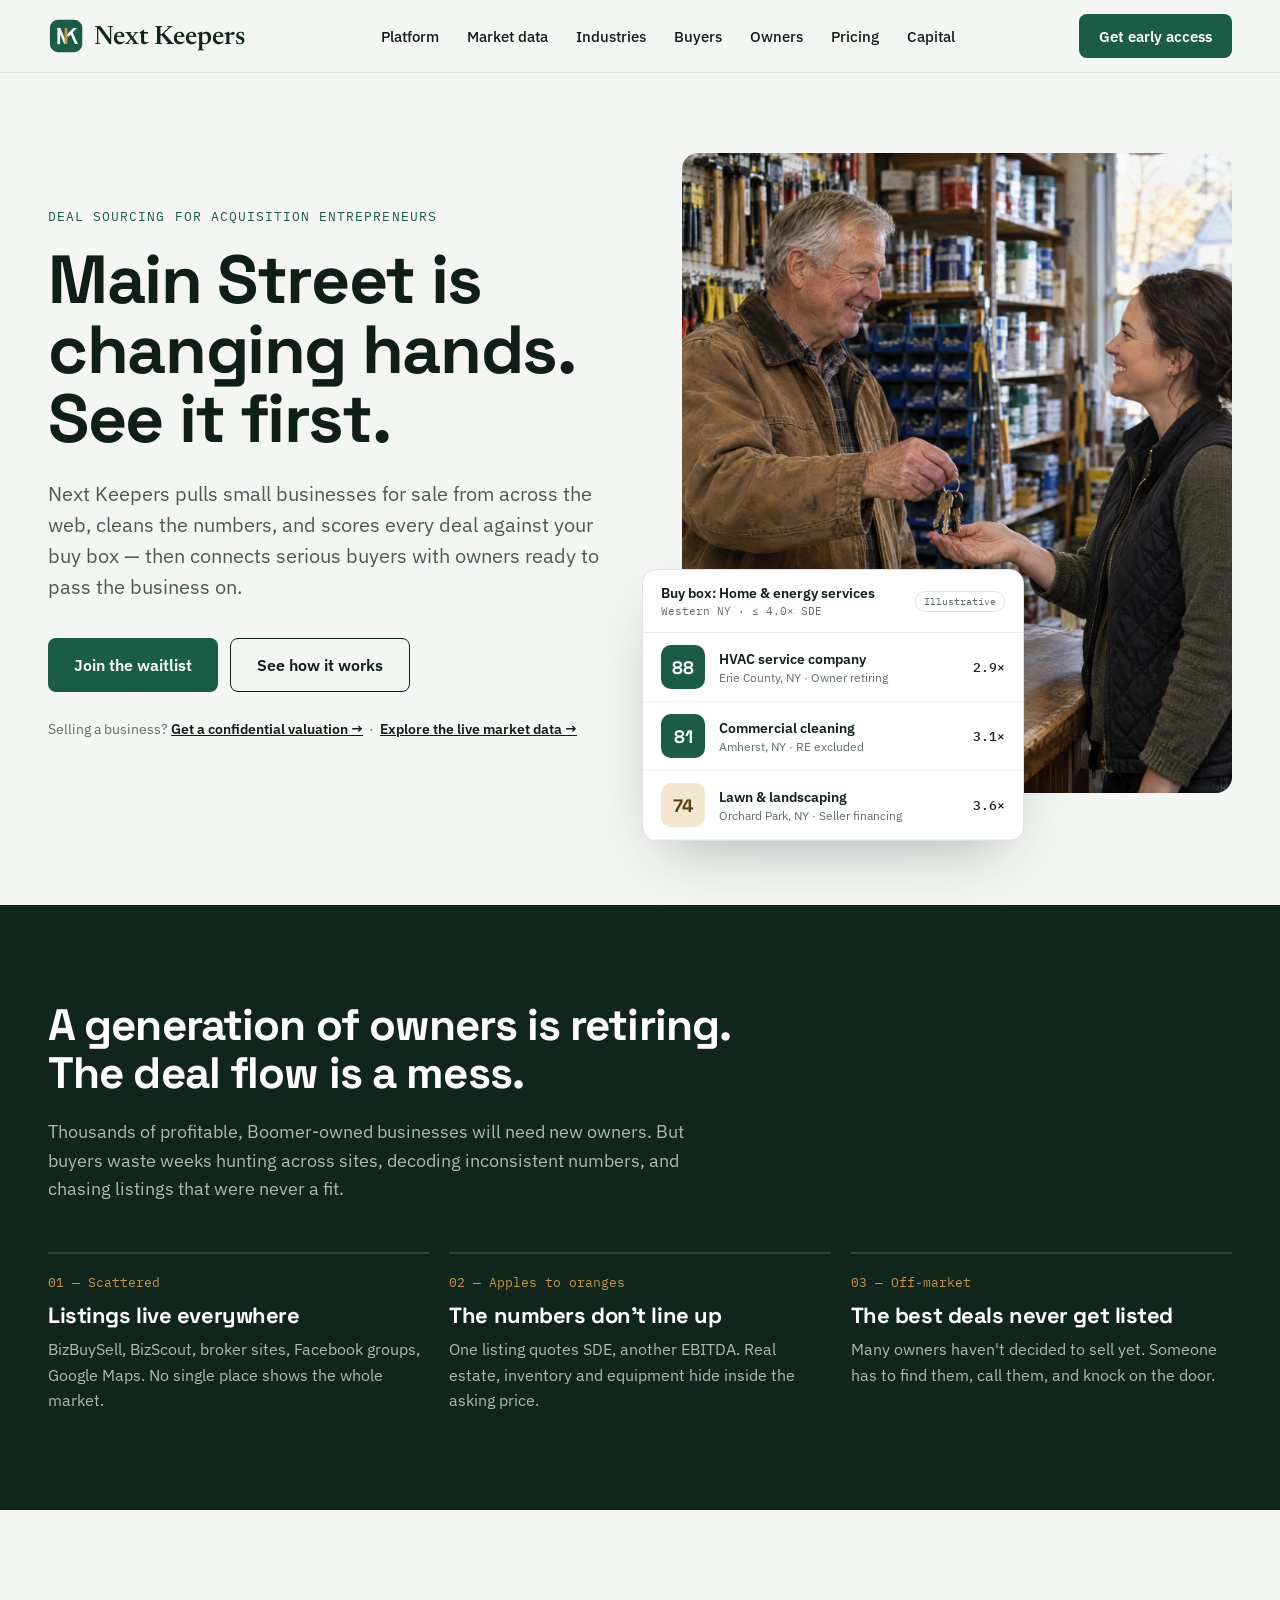
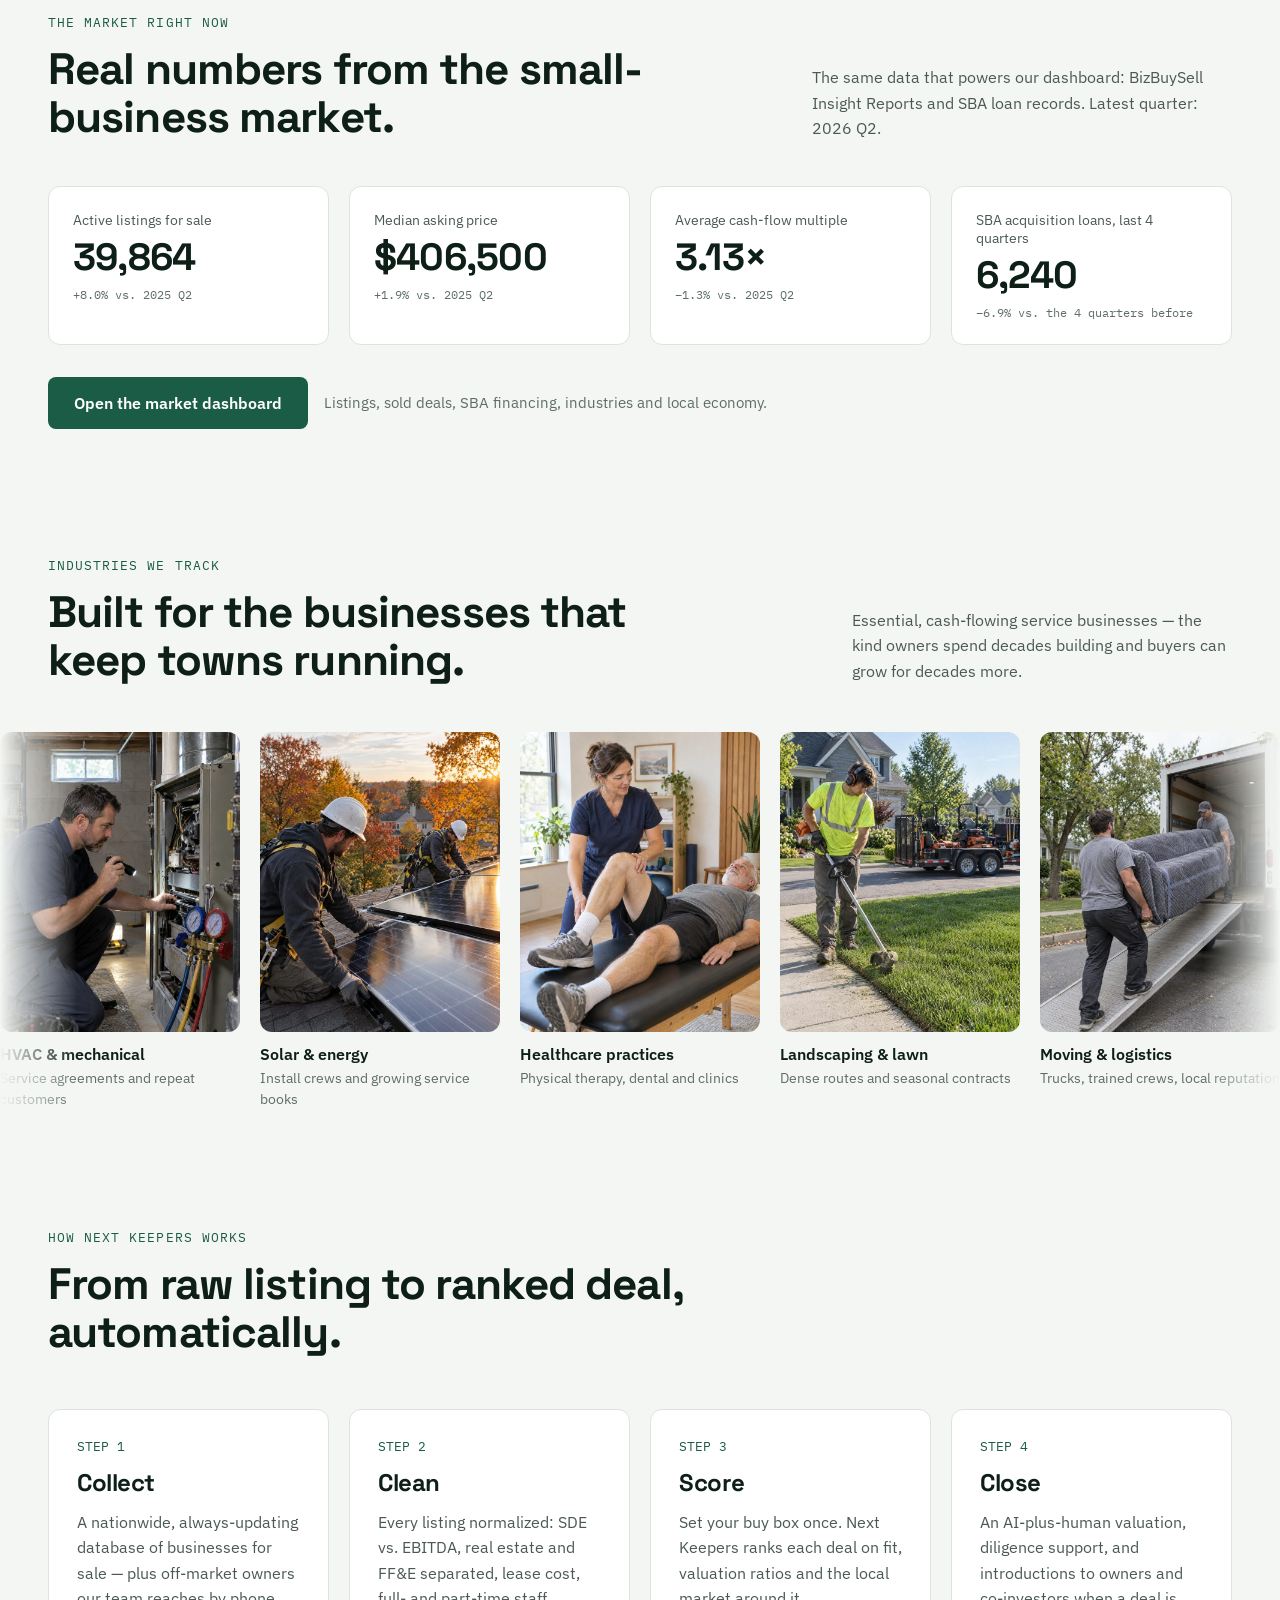
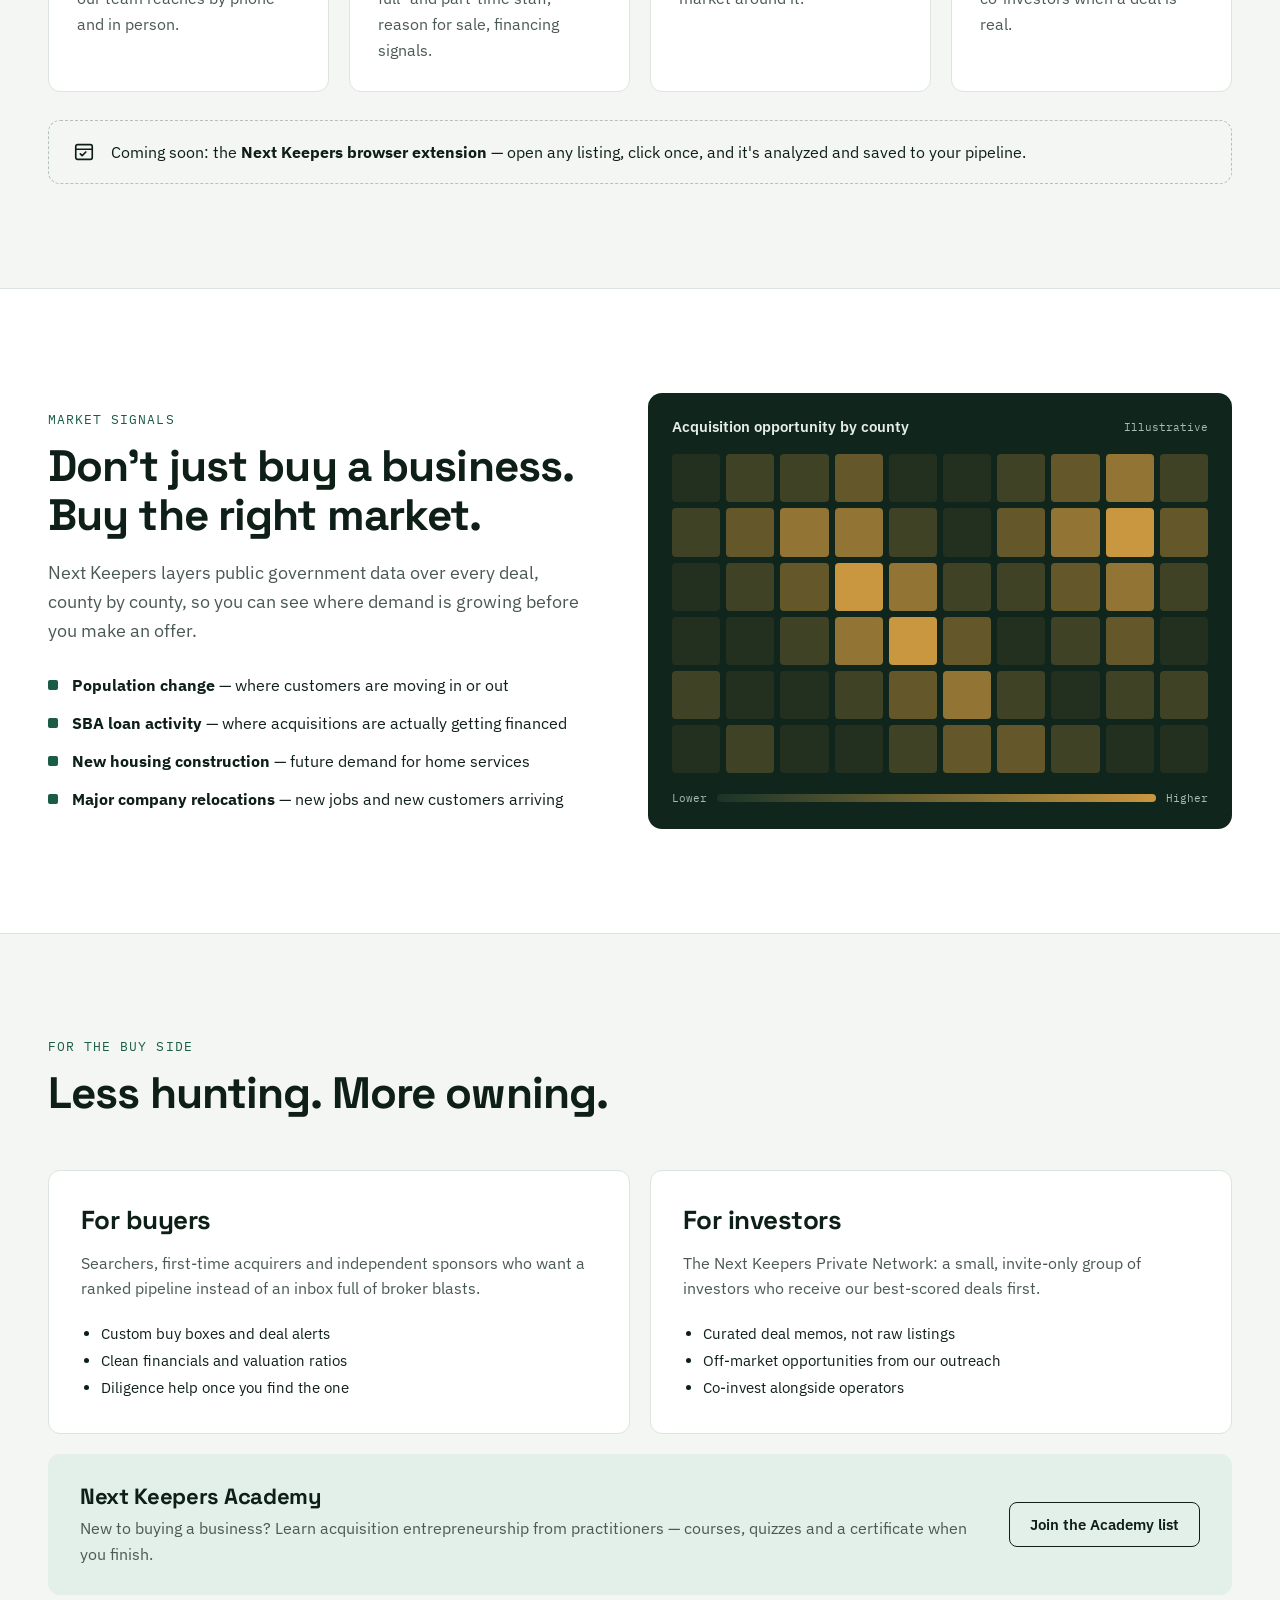
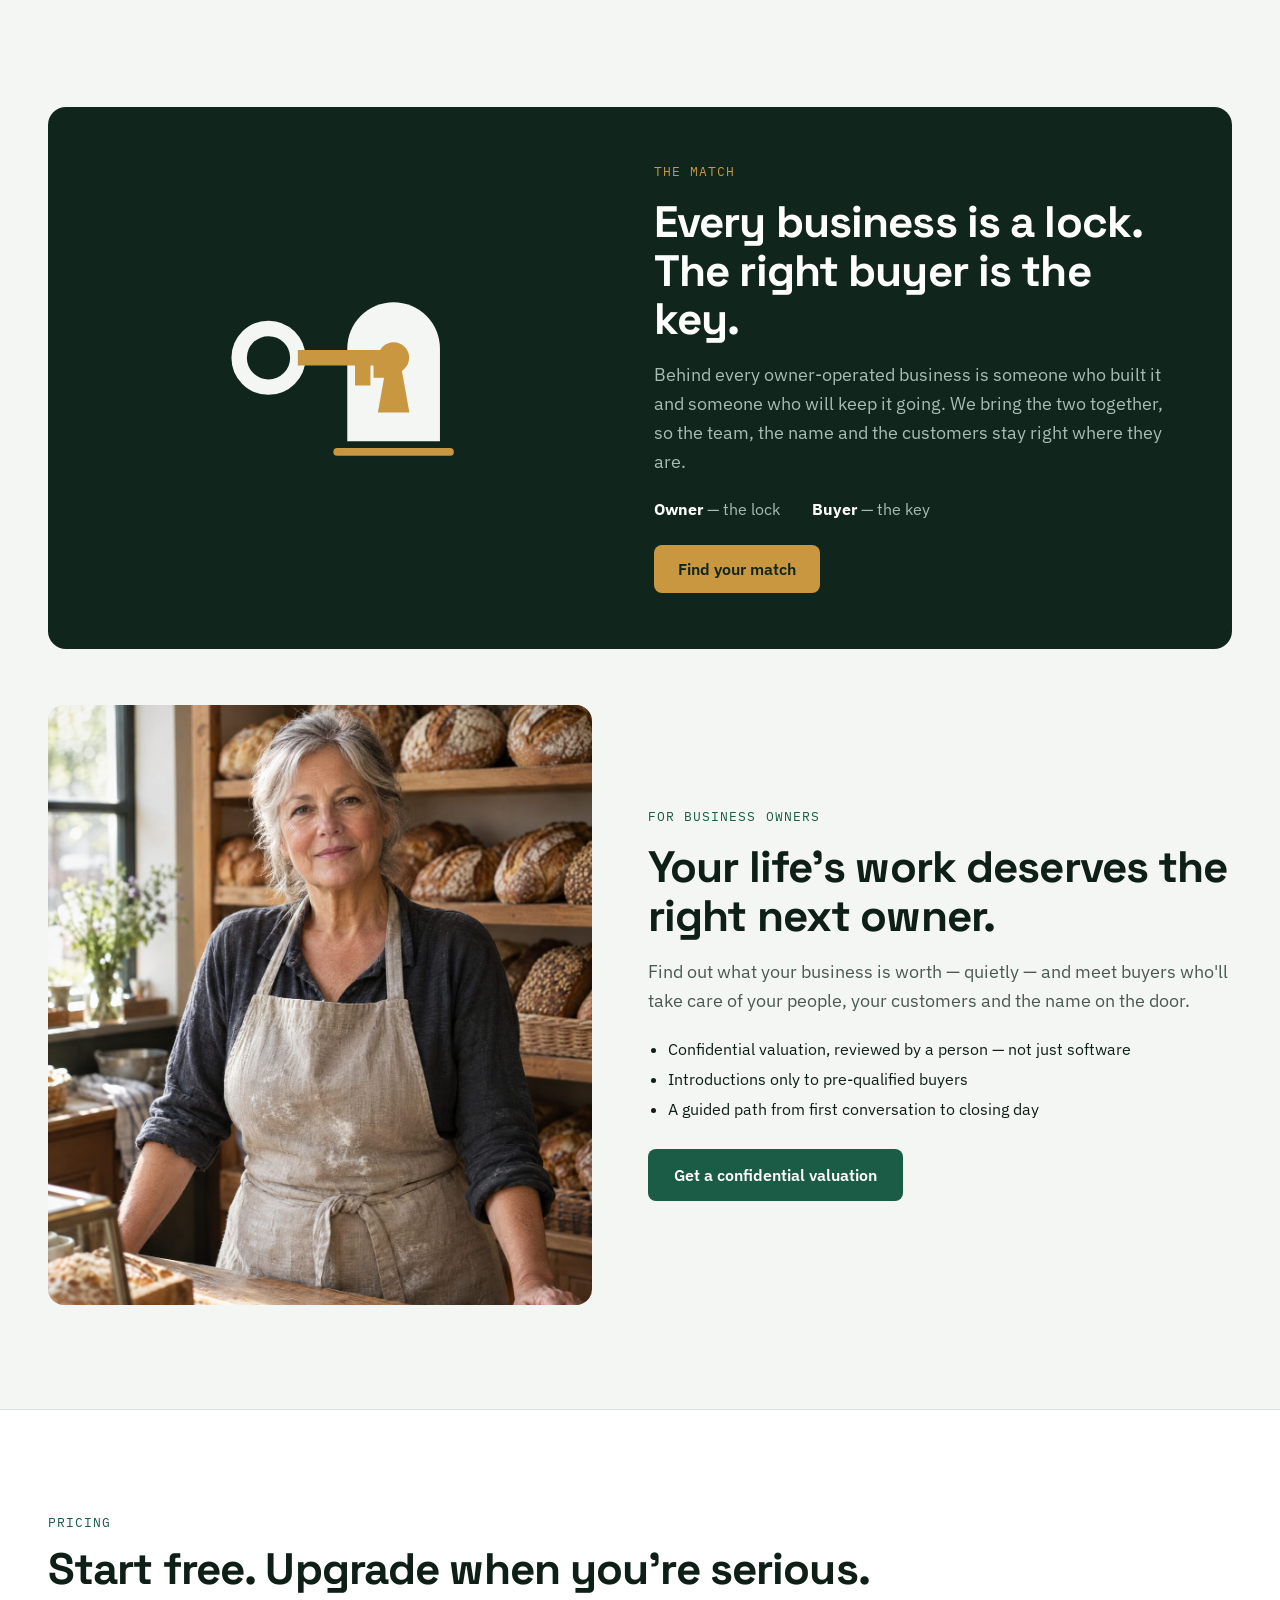
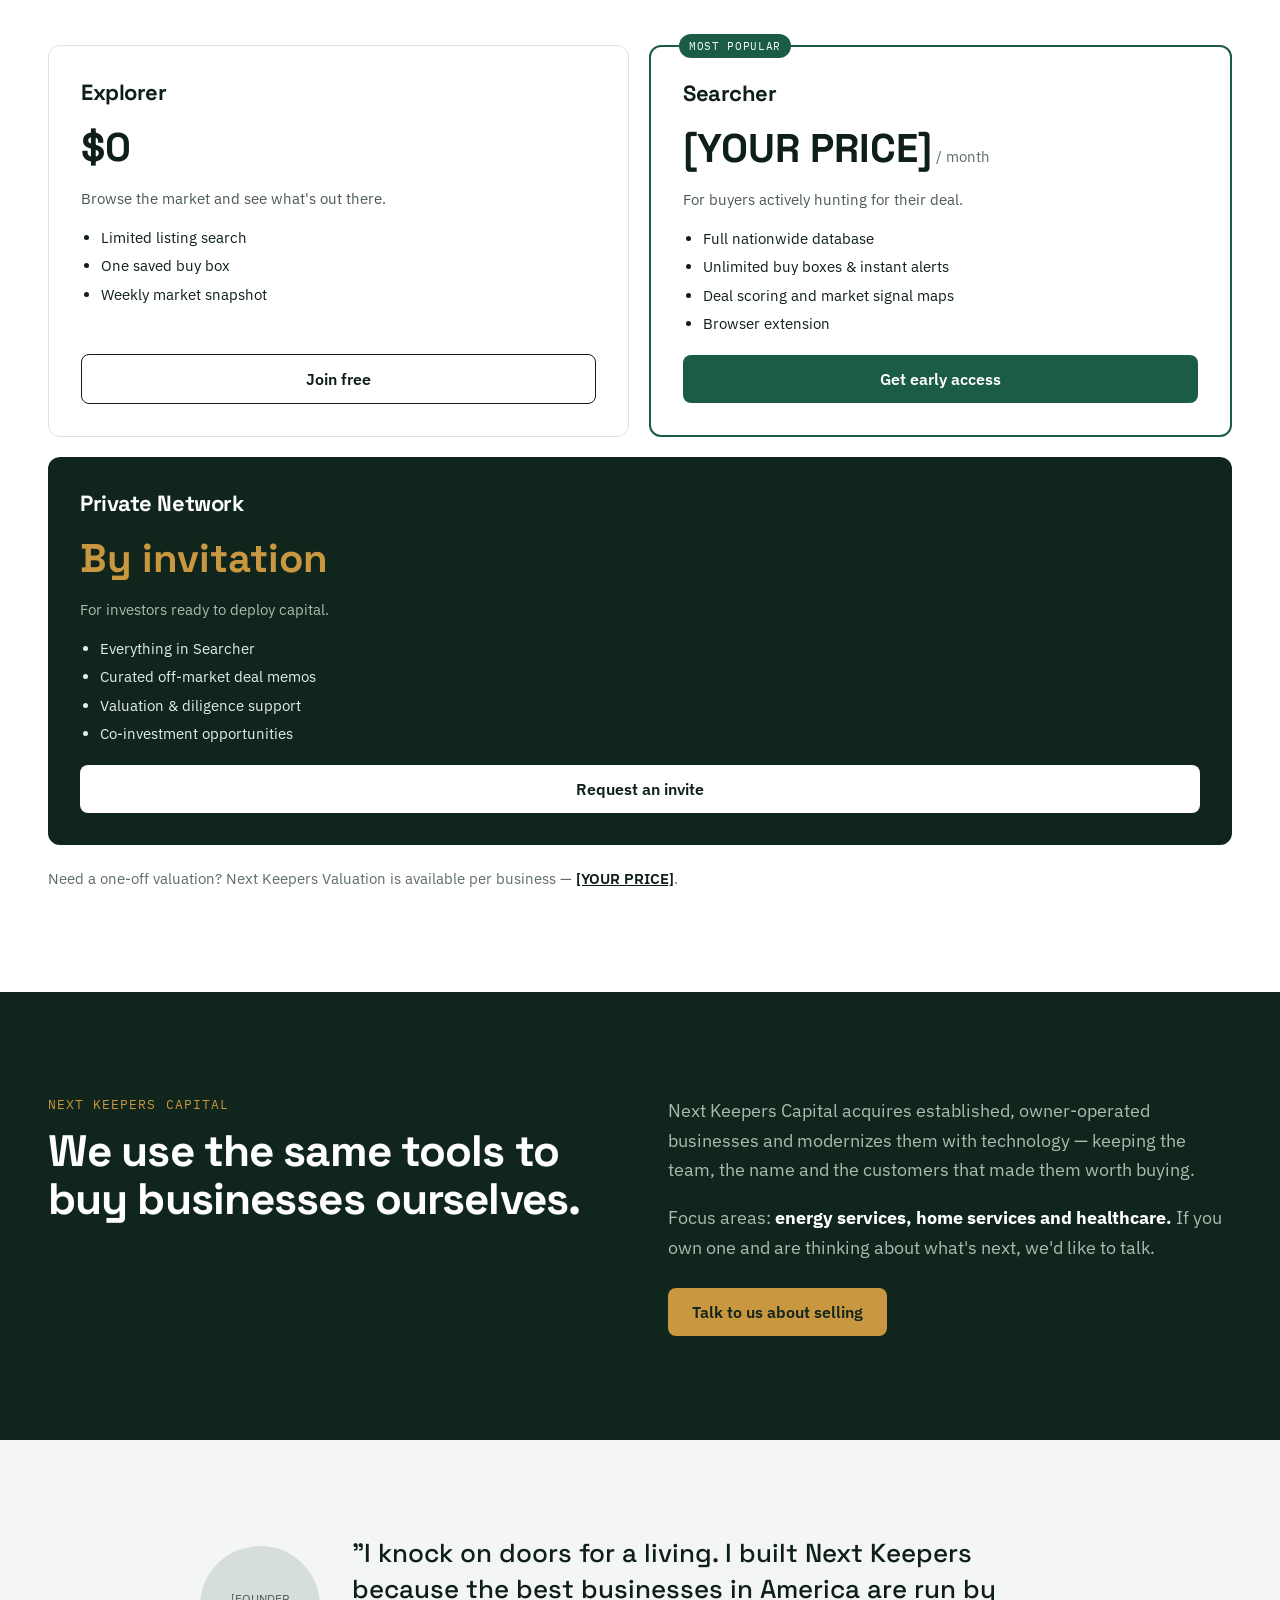
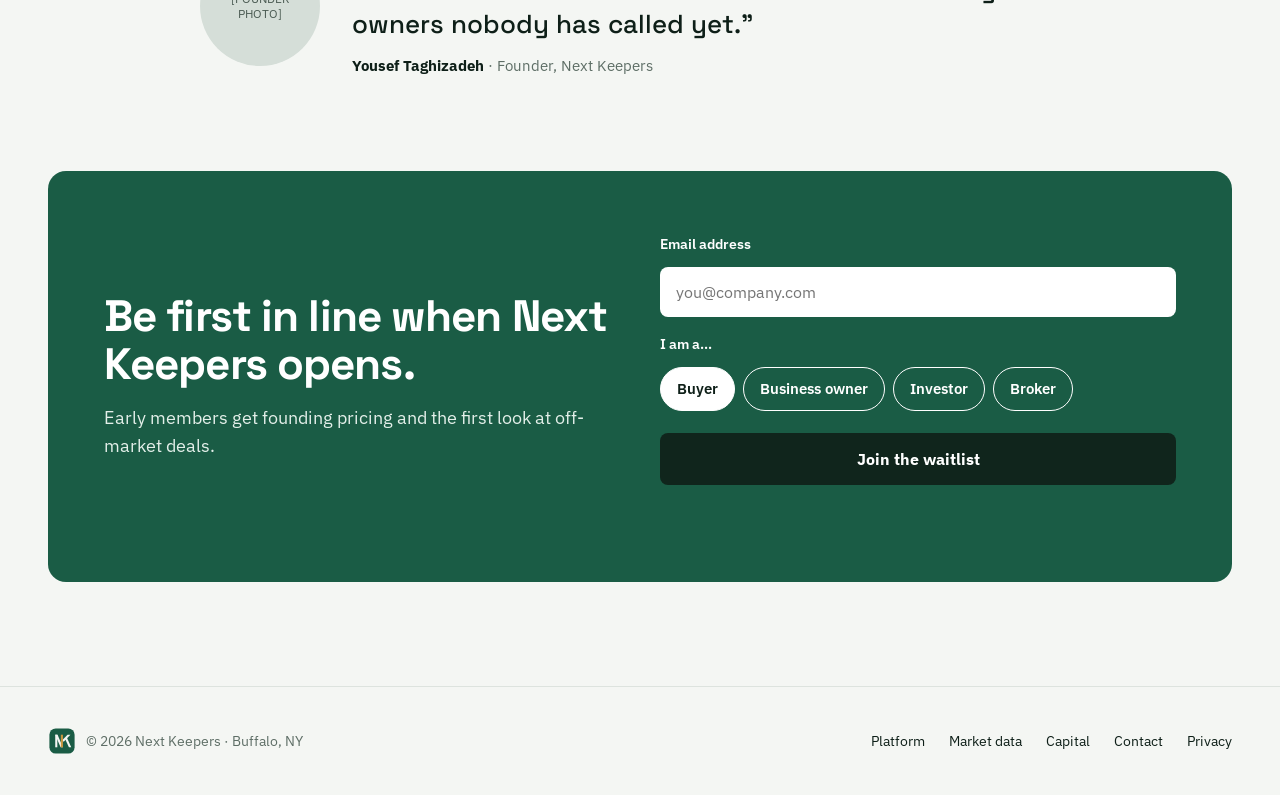
==== index.html @ ddbd8c51 "Add Next Keepers landing page and market dashboard Static site for GitHub Pages: - index.html: landi" ====
<!doctype html>
<html lang="en">
<head>
<meta charset="utf-8">
<meta name="viewport" content="width=device-width, initial-scale=1">
<title>Next Keepers: Main Street, changing hands</title>
<meta name="description" content="Next Keepers pulls small businesses for sale from across the web, cleans the numbers, and scores every deal against your buy box, then connects serious buyers with owners ready to pass the business on.">
<meta property="og:title" content="Next Keepers: Main Street, changing hands">
<meta property="og:description" content="Deal sourcing for acquisition entrepreneurs. See the small-business market first.">
<meta property="og:type" content="website">
<meta name="theme-color" content="#1A5C45">
<link rel="icon" href="data:image/svg+xml,%3Csvg xmlns='http://www.w3.org/2000/svg' viewBox='0 0 120 120'%3E%3Crect x='6' y='6' width='108' height='108' rx='27' fill='%231A5C45'/%3E%3Crect x='31' y='33' width='9' height='54' fill='%23F4F6F3'/%3E%3Cpath d='M31 33H41L64 87H54z' fill='%23F4F6F3'/%3E%3Crect x='55' y='33' width='9' height='54' fill='%23C9973F'/%3E%3C/svg%3E">
<link rel="preconnect" href="https://fonts.googleapis.com">
<link rel="stylesheet" href="https://fonts.googleapis.com/css2?family=Newsreader:opsz,wght@6..72,200..800&family=Space+Grotesk:wght@500;600;700&family=IBM+Plex+Sans:wght@400;500;600&family=IBM+Plex+Mono:wght@400;500&display=swap">
<style>
body{margin:0;background:#F4F6F3;color:#0E1F18;font-family:'IBM Plex Sans',system-ui,sans-serif;-webkit-font-smoothing:antialiased}
a{color:#0E1F18}a:hover{color:#1A5C45}
h1,h2,h3{font-family:'Space Grotesk',system-ui,sans-serif;letter-spacing:-0.02em}
.mono{font-family:'IBM Plex Mono',ui-monospace,monospace}
@keyframes ol-marquee{from{transform:translateX(0)}to{transform:translateX(-50%)}}
.ol-marquee:hover .ol-track,.ol-marquee:focus-within .ol-track{animation-play-state:paused}
@keyframes nk-key{0%,8%{transform:translateX(-110px) scale(1);opacity:1}24%{transform:translateX(0) scale(1);opacity:1}30%{transform:translateX(0) scale(.12);opacity:0}84%{transform:translateX(0) scale(.12);opacity:0}85%{transform:translateX(-110px) scale(1);opacity:0}94%,100%{transform:translateX(-110px) scale(1);opacity:1}}
@keyframes nk-pulse{0%,26%{opacity:0;transform:scale(1)}27%{opacity:.9;transform:scale(1)}38%,100%{opacity:0;transform:scale(3.4)}}
@keyframes nk-door{0%,32%{transform:scaleX(1)}44%,76%{transform:scaleX(.14)}86%,100%{transform:scaleX(1)}}
@keyframes nk-light{0%,32%{opacity:0}40%,78%{opacity:1}88%,100%{opacity:0}}
.nk-key{transform-origin:300px 116.8px;animation:nk-key 9s ease-in-out infinite}
.nk-pulse{transform-box:fill-box;transform-origin:center;opacity:0;animation:nk-pulse 9s ease-out infinite}
.nk-door{transform-origin:252px 0;animation:nk-door 9s ease-in-out infinite}
.nk-light{opacity:0;animation:nk-light 9s ease-in-out infinite}
@media (prefers-reduced-motion: reduce){.ol-track{animation:none !important}.ol-marquee{overflow-x:auto !important}.nk-key,.nk-pulse,.nk-door,.nk-light{animation:none !important}.nk-key{transform:translateX(-110px) !important;opacity:1 !important}}
@media (max-width:760px){.bandpad{padding:32px 24px !important}.navlinks{display:none !important}.hero-h{font-size:44px !important}.sec-h{font-size:34px !important}.pad{padding-left:20px !important;padding-right:20px !important}.overlap{position:static !important;width:auto !important;margin-top:16px !important}}

html{scroll-behavior:smooth;scroll-padding-top:84px}
@media (prefers-reduced-motion: reduce){html{scroll-behavior:auto}}
a:focus-visible,button:focus-visible,input:focus-visible{outline:2px solid #C9973F;outline-offset:2px}
.pulse-tile{transition:border-color .15s,transform .15s}
.pulse-tile:hover,.pulse-tile:focus-visible{border-color:#1A5C45 !important;transform:translateY(-2px)}
@media (prefers-reduced-motion: reduce){.pulse-tile{transition:none}.pulse-tile:hover{transform:none}}
</style>
</head>
<body>
<div style="width: 100%; background: #F4F6F3; color: #0E1F18">

  <!-- NAV -->
  <header class="pad" style="position: sticky; top: 0; z-index: 10; background: rgba(244,246,243,0.95); border-bottom: 1px solid #DDE3DE; padding: 0 48px">
    <div style="max-width: 1200px; margin: 0 auto; height: 72px; display: flex; align-items: center; justify-content: space-between; gap: 24px">
      <a href="#top" aria-label="Next Keepers — home" style="display: flex; align-items: center; text-decoration: none">
        <svg role="img" aria-label="Next Keepers" viewBox="0 0 508 88" width="208" height="36" style="display: block">
          <svg x="0" y="0" width="88" height="88" viewBox="0 0 120 120" aria-hidden="true">
            <rect x="6" y="6" width="108" height="108" rx="27" fill="#1A5C45"></rect>
            <rect x="31" y="33" width="9" height="54" fill="#F4F6F3"></rect>
            <path d="M31 33H41L64 87H54z" fill="#F4F6F3"></path>
            <path d="M96.10 33L96.24 33.13L67.24 63.13L60.76 56.87L83.84 33z" fill="#F4F6F3"></path>
            <path d="M89.69 87L72.50 49.27L80.70 45.53L99.58 87z" fill="#F4F6F3"></path>
            <rect x="55" y="33" width="9" height="54" fill="#C9973F"></rect>
          </svg>
          <text x="112" y="64.48" font-family="Newsreader, Georgia, serif" font-size="64" font-weight="560" letter-spacing="-0.26" fill="#10251C" style="font-variation-settings: 'opsz' 36">Next Keepers</text>
        </svg>
      </a>
      <nav class="navlinks" style="display: flex; gap: 28px; font-size: 15px; font-weight: 500">
        <a href="#how" style="text-decoration: none">Platform</a>
        <a href="#market" style="text-decoration: none">Market data</a>
        <a href="#industries" style="text-decoration: none">Industries</a>
        <a href="#who" style="text-decoration: none">Buyers</a>
        <a href="#sellers" style="text-decoration: none">Owners</a>
        <a href="#pricing" style="text-decoration: none">Pricing</a>
        <a href="#capital" style="text-decoration: none">Capital</a>
      </nav>
      <a href="#join" style="background: #1A5C45; color: #FFFFFF; text-decoration: none; font-weight: 600; font-size: 15px; padding: 12px 20px; border-radius: 8px; min-height: 44px; box-sizing: border-box; display: inline-flex; align-items: center">Get early access</a>
    </div>
  </header>

  <!-- HERO -->
  <section id="top" class="pad" style="padding: 80px 48px 112px">
    <div style="max-width: 1200px; margin: 0 auto; display: flex; flex-wrap: wrap; gap: 64px; align-items: center">
      <div style="flex: 1 1 480px; min-width: 0">
        <p class="mono" style="margin: 0 0 20px; font-size: 13px; letter-spacing: 0.08em; text-transform: uppercase; color: #1A5C45">Deal sourcing for acquisition entrepreneurs</p>
        <h1 class="hero-h" style="margin: 0; font-size: 68px; line-height: 1.02; font-weight: 700">Main Street is changing hands. See it first.</h1>
        <p style="margin: 24px 0 0; font-size: 20px; line-height: 1.55; color: #4A5A52; max-width: 560px">Next Keepers pulls small businesses for sale from across the web, cleans the numbers, and scores every deal against your buy box — then connects serious buyers with owners ready to pass the business on.</p>
        <div style="display: flex; flex-wrap: wrap; gap: 12px; margin-top: 36px">
          <a href="#join" style="background: #1A5C45; color: #FFFFFF; text-decoration: none; font-weight: 600; font-size: 16px; padding: 16px 26px; border-radius: 8px; min-height: 52px; box-sizing: border-box; display: inline-flex; align-items: center">Join the waitlist</a>
          <a href="#how" style="background: transparent; color: #0E1F18; text-decoration: none; font-weight: 600; font-size: 16px; padding: 16px 26px; border-radius: 8px; border: 1.5px solid #0E1F18; min-height: 52px; box-sizing: border-box; display: inline-flex; align-items: center">See how it works</a>
        </div>
        <p style="margin: 28px 0 0; font-size: 14px; color: #5E6E66">Selling a business? <a href="#sellers" style="font-weight: 600">Get a confidential valuation →</a> &nbsp;·&nbsp; <a href="dashboard/" style="font-weight: 600">Explore the live market data →</a></p>
      </div>

      <!-- Hero photo + deal card -->
      <div style="flex: 1 1 460px; min-width: 0; position: relative">
        <div style="width: 100%; aspect-ratio: 4 / 5; max-height: 640px; border-radius: 16px; overflow: hidden; background: #D5DED8">
          <img src="assets/img/hero-handover.jpg" alt="A retiring hardware store owner hands the store keys to the next owner across the counter" style="width: 100%; height: 100%; object-fit: cover; object-position: center 35%; display: block">
        </div>
        <div class="overlap" style="position: absolute; left: -40px; bottom: -48px; width: 380px; background: #FFFFFF; border: 1px solid #DDE3DE; border-radius: 14px; box-shadow: 0 24px 60px -24px rgba(14,31,24,0.35); overflow: hidden">
          <div style="display: flex; align-items: center; justify-content: space-between; padding: 14px 18px; border-bottom: 1px solid #E8ECE9">
            <div style="display: flex; flex-direction: column; gap: 2px">
              <span style="font-weight: 600; font-size: 14px">Buy box: Home &amp; energy services</span>
              <span class="mono" style="font-size: 11px; color: #5E6E66">Western NY · ≤ 4.0× SDE</span>
            </div>
            <span class="mono" style="font-size: 10px; color: #5E6E66; border: 1px solid #DDE3DE; border-radius: 999px; padding: 3px 8px">Illustrative</span>
          </div>
          
            <div style="display: flex; align-items: center; gap: 14px; padding: 12px 18px; border-bottom: 1px solid #EEF2EF">
              <div style="width: 44px; height: 44px; flex: none; border-radius: 10px; background: #1A5C45; color: #FFFFFF; display: flex; align-items: center; justify-content: center; font-family: 'Space Grotesk', sans-serif; font-weight: 700; font-size: 18px">88</div>
              <div style="flex: 1 1 auto; min-width: 0; display: flex; flex-direction: column; gap: 2px">
                <span style="font-weight: 600; font-size: 14px">HVAC service company</span>
                <span style="font-size: 12px; color: #5E6E66">Erie County, NY · Owner retiring</span>
              </div>
              <span class="mono" style="font-weight: 500; font-size: 13px">2.9×</span>
            </div>
          
            <div style="display: flex; align-items: center; gap: 14px; padding: 12px 18px; border-bottom: 1px solid #EEF2EF">
              <div style="width: 44px; height: 44px; flex: none; border-radius: 10px; background: #1A5C45; color: #FFFFFF; display: flex; align-items: center; justify-content: center; font-family: 'Space Grotesk', sans-serif; font-weight: 700; font-size: 18px">81</div>
              <div style="flex: 1 1 auto; min-width: 0; display: flex; flex-direction: column; gap: 2px">
                <span style="font-weight: 600; font-size: 14px">Commercial cleaning</span>
                <span style="font-size: 12px; color: #5E6E66">Amherst, NY · RE excluded</span>
              </div>
              <span class="mono" style="font-weight: 500; font-size: 13px">3.1×</span>
            </div>
          
            <div style="display: flex; align-items: center; gap: 14px; padding: 12px 18px; border-bottom: 1px solid #EEF2EF">
              <div style="width: 44px; height: 44px; flex: none; border-radius: 10px; background: #F3E7CF; color: #5A3E0B; display: flex; align-items: center; justify-content: center; font-family: 'Space Grotesk', sans-serif; font-weight: 700; font-size: 18px">74</div>
              <div style="flex: 1 1 auto; min-width: 0; display: flex; flex-direction: column; gap: 2px">
                <span style="font-weight: 600; font-size: 14px">Lawn & landscaping</span>
                <span style="font-size: 12px; color: #5E6E66">Orchard Park, NY · Seller financing</span>
              </div>
              <span class="mono" style="font-weight: 500; font-size: 13px">3.6×</span>
            </div>
          
        </div>
      </div>
    </div>
  </section>

  <!-- PROBLEM -->
  <section class="pad" style="background: #10251C; color: #E6EDE9; padding: 96px 48px">
    <div style="max-width: 1200px; margin: 0 auto">
      <h2 class="sec-h" style="margin: 0; font-size: 44px; line-height: 1.1; font-weight: 700; max-width: 760px; color: #FFFFFF">A generation of owners is retiring. The deal flow is a mess.</h2>
      <p style="margin: 20px 0 0; font-size: 18px; line-height: 1.6; color: #A9BCB2; max-width: 680px">Thousands of profitable, Boomer-owned businesses will need new owners. But buyers waste weeks hunting across sites, decoding inconsistent numbers, and chasing listings that were never a fit.</p>
      <div style="display: flex; flex-wrap: wrap; gap: 20px; margin-top: 48px">
        <div style="flex: 1 1 300px; border-top: 2px solid #2A4538; padding-top: 20px">
          <p class="mono" style="margin: 0; font-size: 13px; color: #C9973F">01 — Scattered</p>
          <h3 style="margin: 10px 0 8px; font-size: 22px; color: #FFFFFF">Listings live everywhere</h3>
          <p style="margin: 0; font-size: 16px; line-height: 1.6; color: #A9BCB2">BizBuySell, BizScout, broker sites, Facebook groups, Google Maps. No single place shows the whole market.</p>
        </div>
        <div style="flex: 1 1 300px; border-top: 2px solid #2A4538; padding-top: 20px">
          <p class="mono" style="margin: 0; font-size: 13px; color: #C9973F">02 — Apples to oranges</p>
          <h3 style="margin: 10px 0 8px; font-size: 22px; color: #FFFFFF">The numbers don't line up</h3>
          <p style="margin: 0; font-size: 16px; line-height: 1.6; color: #A9BCB2">One listing quotes SDE, another EBITDA. Real estate, inventory and equipment hide inside the asking price.</p>
        </div>
        <div style="flex: 1 1 300px; border-top: 2px solid #2A4538; padding-top: 20px">
          <p class="mono" style="margin: 0; font-size: 13px; color: #C9973F">03 — Off-market</p>
          <h3 style="margin: 10px 0 8px; font-size: 22px; color: #FFFFFF">The best deals never get listed</h3>
          <p style="margin: 0; font-size: 16px; line-height: 1.6; color: #A9BCB2">Many owners haven't decided to sell yet. Someone has to find them, call them, and knock on the door.</p>
        </div>
      </div>
    </div>
  </section>

  <!-- MARKET PULSE: numbers are read from dashboard/data/*.json by assets/js/landing.js -->
  <section id="market" class="pad" style="padding: 104px 48px 24px">
    <div style="max-width: 1200px; margin: 0 auto">
      <p class="mono" style="margin: 0 0 14px; font-size: 13px; letter-spacing: 0.08em; text-transform: uppercase; color: #1A5C45">The market right now</p>
      <div style="display: flex; flex-wrap: wrap; gap: 24px; align-items: flex-end; justify-content: space-between">
        <h2 class="sec-h" style="margin: 0; font-size: 44px; line-height: 1.1; font-weight: 700; max-width: 640px">Real numbers from the small-business market.</h2>
        <p style="margin: 0; font-size: 16px; line-height: 1.6; color: #4A5A52; max-width: 420px">The same data that powers our dashboard: BizBuySell Insight Reports and SBA loan records. <span id="pulse-asof"></span></p>
      </div>
      <div style="display: grid; grid-template-columns: repeat(auto-fit, minmax(240px, 1fr)); gap: 20px; margin-top: 44px">
        <a class="pulse-tile" href="dashboard/?cat=listings" style="background: #FFFFFF; border: 1px solid #DDE3DE; border-radius: 12px; padding: 24px; display: flex; flex-direction: column; gap: 8px; text-decoration: none; color: #0E1F18">
          <span style="font-size: 14px; color: #4A5A52">Active listings for sale</span>
          <span id="pulse-listings" style="font-family: 'Space Grotesk', system-ui, sans-serif; font-size: 38px; font-weight: 700; letter-spacing: -0.02em; line-height: 1.1">—</span>
          <span id="pulse-listings-chg" class="mono" style="font-size: 12px; color: #5E6E66">vs. a year earlier</span>
        </a>
        <a class="pulse-tile" href="dashboard/?cat=listings" style="background: #FFFFFF; border: 1px solid #DDE3DE; border-radius: 12px; padding: 24px; display: flex; flex-direction: column; gap: 8px; text-decoration: none; color: #0E1F18">
          <span style="font-size: 14px; color: #4A5A52">Median asking price</span>
          <span id="pulse-ask" style="font-family: 'Space Grotesk', system-ui, sans-serif; font-size: 38px; font-weight: 700; letter-spacing: -0.02em; line-height: 1.1">—</span>
          <span id="pulse-ask-chg" class="mono" style="font-size: 12px; color: #5E6E66">vs. a year earlier</span>
        </a>
        <a class="pulse-tile" href="dashboard/?cat=industries" style="background: #FFFFFF; border: 1px solid #DDE3DE; border-radius: 12px; padding: 24px; display: flex; flex-direction: column; gap: 8px; text-decoration: none; color: #0E1F18">
          <span style="font-size: 14px; color: #4A5A52">Average cash-flow multiple</span>
          <span id="pulse-cfx" style="font-family: 'Space Grotesk', system-ui, sans-serif; font-size: 38px; font-weight: 700; letter-spacing: -0.02em; line-height: 1.1">—</span>
          <span id="pulse-cfx-chg" class="mono" style="font-size: 12px; color: #5E6E66">vs. a year earlier</span>
        </a>
        <a class="pulse-tile" href="dashboard/?cat=financing" style="background: #FFFFFF; border: 1px solid #DDE3DE; border-radius: 12px; padding: 24px; display: flex; flex-direction: column; gap: 8px; text-decoration: none; color: #0E1F18">
          <span style="font-size: 14px; color: #4A5A52">SBA acquisition loans, last 4 quarters</span>
          <span id="pulse-sba" style="font-family: 'Space Grotesk', system-ui, sans-serif; font-size: 38px; font-weight: 700; letter-spacing: -0.02em; line-height: 1.1">—</span>
          <span id="pulse-sba-chg" class="mono" style="font-size: 12px; color: #5E6E66">vs. the 4 quarters before</span>
        </a>
      </div>
      <div style="display: flex; flex-wrap: wrap; gap: 16px; align-items: center; margin-top: 32px">
        <a href="dashboard/" style="background: #1A5C45; color: #FFFFFF; text-decoration: none; font-weight: 600; font-size: 16px; padding: 16px 26px; border-radius: 8px; min-height: 52px; box-sizing: border-box; display: inline-flex; align-items: center">Open the market dashboard</a>
        <span style="font-size: 15px; color: #5E6E66">Listings, sold deals, SBA financing, industries and local economy.</span>
      </div>
    </div>
  </section>

  <!-- INDUSTRIES -->
  <section id="industries" style="padding: 104px 0 24px">
    <div class="pad" style="max-width: 1200px; margin: 0 auto; padding: 0 48px">
      <p class="mono" style="margin: 0 0 14px; font-size: 13px; letter-spacing: 0.08em; text-transform: uppercase; color: #1A5C45">Industries we track</p>
      <div style="display: flex; flex-wrap: wrap; gap: 24px; align-items: flex-end; justify-content: space-between">
        <h2 class="sec-h" style="margin: 0; font-size: 44px; line-height: 1.1; font-weight: 700; max-width: 680px">Built for the businesses that keep towns running.</h2>
        <p style="margin: 0; font-size: 16px; line-height: 1.6; color: #4A5A52; max-width: 380px">Essential, cash-flowing service businesses — the kind owners spend decades building and buyers can grow for decades more.</p>
      </div>
    </div>
    <div class="ol-marquee" role="region" aria-label="Industries we track" style="margin-top: 48px; overflow: hidden; -webkit-mask-image: linear-gradient(90deg, transparent 0, #000 6%, #000 94%, transparent 100%); mask-image: linear-gradient(90deg, transparent 0, #000 6%, #000 94%, transparent 100%)">
      <div class="ol-track" style="display: flex; width: max-content; animation: ol-marquee 36s linear infinite">
        
          <div aria-hidden="false" style="width: 240px; flex: none; margin-right: 20px; display: flex; flex-direction: column; gap: 12px">
            <img src="assets/img/industry-hvac.jpg" alt="HVAC technician servicing a residential furnace" style="width: 240px; height: 300px; object-fit: cover; border-radius: 12px; display: block; background: #D5DED8">
            <div style="display: flex; flex-direction: column; gap: 4px">
              <span style="font-weight: 600; font-size: 16px">HVAC & mechanical</span>
              <span style="font-size: 14px; line-height: 1.45; color: #5E6E66">Service agreements and repeat customers</span>
            </div>
          </div>
        
          <div aria-hidden="false" style="width: 240px; flex: none; margin-right: 20px; display: flex; flex-direction: column; gap: 12px">
            <img src="assets/img/industry-solar.jpg" alt="Solar installers mounting panels on a suburban roof in autumn" style="width: 240px; height: 300px; object-fit: cover; border-radius: 12px; display: block; background: #D5DED8">
            <div style="display: flex; flex-direction: column; gap: 4px">
              <span style="font-weight: 600; font-size: 16px">Solar & energy</span>
              <span style="font-size: 14px; line-height: 1.45; color: #5E6E66">Install crews and growing service books</span>
            </div>
          </div>
        
          <div aria-hidden="false" style="width: 240px; flex: none; margin-right: 20px; display: flex; flex-direction: column; gap: 12px">
            <img src="assets/img/industry-healthcare.jpg" alt="Physical therapist guiding a patient through a knee exercise" style="width: 240px; height: 300px; object-fit: cover; border-radius: 12px; display: block; background: #D5DED8">
            <div style="display: flex; flex-direction: column; gap: 4px">
              <span style="font-weight: 600; font-size: 16px">Healthcare practices</span>
              <span style="font-size: 14px; line-height: 1.45; color: #5E6E66">Physical therapy, dental and clinics</span>
            </div>
          </div>
        
          <div aria-hidden="false" style="width: 240px; flex: none; margin-right: 20px; display: flex; flex-direction: column; gap: 12px">
            <img src="assets/img/industry-landscaping.jpg" alt="Landscaper edging a lawn with a mower trailer at the curb" style="width: 240px; height: 300px; object-fit: cover; border-radius: 12px; display: block; background: #D5DED8">
            <div style="display: flex; flex-direction: column; gap: 4px">
              <span style="font-weight: 600; font-size: 16px">Landscaping & lawn</span>
              <span style="font-size: 14px; line-height: 1.45; color: #5E6E66">Dense routes and seasonal contracts</span>
            </div>
          </div>
        
          <div aria-hidden="false" style="width: 240px; flex: none; margin-right: 20px; display: flex; flex-direction: column; gap: 12px">
            <img src="assets/img/industry-moving.jpg" alt="Movers carrying a wrapped sofa up a ramp into a box truck" style="width: 240px; height: 300px; object-fit: cover; border-radius: 12px; display: block; background: #D5DED8">
            <div style="display: flex; flex-direction: column; gap: 4px">
              <span style="font-weight: 600; font-size: 16px">Moving & logistics</span>
              <span style="font-size: 14px; line-height: 1.45; color: #5E6E66">Trucks, trained crews, local reputation</span>
            </div>
          </div>
        
          <div aria-hidden="false" style="width: 240px; flex: none; margin-right: 20px; display: flex; flex-direction: column; gap: 12px">
            <img src="assets/img/industry-auto-repair.jpg" alt="Mechanic inspecting the underside of a car on a lift" style="width: 240px; height: 300px; object-fit: cover; border-radius: 12px; display: block; background: #D5DED8">
            <div style="display: flex; flex-direction: column; gap: 4px">
              <span style="font-weight: 600; font-size: 16px">Auto repair</span>
              <span style="font-size: 14px; line-height: 1.45; color: #5E6E66">Loyal customers and skilled technicians</span>
            </div>
          </div>
        
          <div aria-hidden="true" style="width: 240px; flex: none; margin-right: 20px; display: flex; flex-direction: column; gap: 12px">
            <img src="assets/img/industry-hvac.jpg" alt="HVAC technician servicing a residential furnace" style="width: 240px; height: 300px; object-fit: cover; border-radius: 12px; display: block; background: #D5DED8">
            <div style="display: flex; flex-direction: column; gap: 4px">
              <span style="font-weight: 600; font-size: 16px">HVAC & mechanical</span>
              <span style="font-size: 14px; line-height: 1.45; color: #5E6E66">Service agreements and repeat customers</span>
            </div>
          </div>
        
          <div aria-hidden="true" style="width: 240px; flex: none; margin-right: 20px; display: flex; flex-direction: column; gap: 12px">
            <img src="assets/img/industry-solar.jpg" alt="Solar installers mounting panels on a suburban roof in autumn" style="width: 240px; height: 300px; object-fit: cover; border-radius: 12px; display: block; background: #D5DED8">
            <div style="display: flex; flex-direction: column; gap: 4px">
              <span style="font-weight: 600; font-size: 16px">Solar & energy</span>
              <span style="font-size: 14px; line-height: 1.45; color: #5E6E66">Install crews and growing service books</span>
            </div>
          </div>
        
          <div aria-hidden="true" style="width: 240px; flex: none; margin-right: 20px; display: flex; flex-direction: column; gap: 12px">
            <img src="assets/img/industry-healthcare.jpg" alt="Physical therapist guiding a patient through a knee exercise" style="width: 240px; height: 300px; object-fit: cover; border-radius: 12px; display: block; background: #D5DED8">
            <div style="display: flex; flex-direction: column; gap: 4px">
              <span style="font-weight: 600; font-size: 16px">Healthcare practices</span>
              <span style="font-size: 14px; line-height: 1.45; color: #5E6E66">Physical therapy, dental and clinics</span>
            </div>
          </div>
        
          <div aria-hidden="true" style="width: 240px; flex: none; margin-right: 20px; display: flex; flex-direction: column; gap: 12px">
            <img src="assets/img/industry-landscaping.jpg" alt="Landscaper edging a lawn with a mower trailer at the curb" style="width: 240px; height: 300px; object-fit: cover; border-radius: 12px; display: block; background: #D5DED8">
            <div style="display: flex; flex-direction: column; gap: 4px">
              <span style="font-weight: 600; font-size: 16px">Landscaping & lawn</span>
              <span style="font-size: 14px; line-height: 1.45; color: #5E6E66">Dense routes and seasonal contracts</span>
            </div>
          </div>
        
          <div aria-hidden="true" style="width: 240px; flex: none; margin-right: 20px; display: flex; flex-direction: column; gap: 12px">
            <img src="assets/img/industry-moving.jpg" alt="Movers carrying a wrapped sofa up a ramp into a box truck" style="width: 240px; height: 300px; object-fit: cover; border-radius: 12px; display: block; background: #D5DED8">
            <div style="display: flex; flex-direction: column; gap: 4px">
              <span style="font-weight: 600; font-size: 16px">Moving & logistics</span>
              <span style="font-size: 14px; line-height: 1.45; color: #5E6E66">Trucks, trained crews, local reputation</span>
            </div>
          </div>
        
          <div aria-hidden="true" style="width: 240px; flex: none; margin-right: 20px; display: flex; flex-direction: column; gap: 12px">
            <img src="assets/img/industry-auto-repair.jpg" alt="Mechanic inspecting the underside of a car on a lift" style="width: 240px; height: 300px; object-fit: cover; border-radius: 12px; display: block; background: #D5DED8">
            <div style="display: flex; flex-direction: column; gap: 4px">
              <span style="font-weight: 600; font-size: 16px">Auto repair</span>
              <span style="font-size: 14px; line-height: 1.45; color: #5E6E66">Loyal customers and skilled technicians</span>
            </div>
          </div>
        
      </div>
    </div>
  </section>

  <!-- HOW IT WORKS -->
  <section id="how" class="pad" style="padding: 96px 48px 104px">
    <div style="max-width: 1200px; margin: 0 auto">
      <p class="mono" style="margin: 0 0 14px; font-size: 13px; letter-spacing: 0.08em; text-transform: uppercase; color: #1A5C45">How Next Keepers works</p>
      <h2 class="sec-h" style="margin: 0; font-size: 44px; line-height: 1.1; font-weight: 700; max-width: 720px">From raw listing to ranked deal, automatically.</h2>
      <div style="display: grid; grid-template-columns: repeat(auto-fit, minmax(250px, 1fr)); gap: 20px; margin-top: 52px">
        <div style="background: #FFFFFF; border: 1px solid #DDE3DE; border-radius: 12px; padding: 28px; display: flex; flex-direction: column; gap: 12px">
          <span class="mono" style="font-size: 13px; color: #1A5C45">STEP 1</span>
          <h3 style="margin: 0; font-size: 24px">Collect</h3>
          <p style="margin: 0; font-size: 16px; line-height: 1.6; color: #4A5A52">A nationwide, always-updating database of businesses for sale — plus off-market owners our team reaches by phone and in person.</p>
        </div>
        <div style="background: #FFFFFF; border: 1px solid #DDE3DE; border-radius: 12px; padding: 28px; display: flex; flex-direction: column; gap: 12px">
          <span class="mono" style="font-size: 13px; color: #1A5C45">STEP 2</span>
          <h3 style="margin: 0; font-size: 24px">Clean</h3>
          <p style="margin: 0; font-size: 16px; line-height: 1.6; color: #4A5A52">Every listing normalized: SDE vs. EBITDA, real estate and FF&amp;E separated, lease cost, full- and part-time staff, reason for sale, financing signals.</p>
        </div>
        <div style="background: #FFFFFF; border: 1px solid #DDE3DE; border-radius: 12px; padding: 28px; display: flex; flex-direction: column; gap: 12px">
          <span class="mono" style="font-size: 13px; color: #1A5C45">STEP 3</span>
          <h3 style="margin: 0; font-size: 24px">Score</h3>
          <p style="margin: 0; font-size: 16px; line-height: 1.6; color: #4A5A52">Set your buy box once. Next Keepers ranks each deal on fit, valuation ratios and the local market around it.</p>
        </div>
        <div style="background: #FFFFFF; border: 1px solid #DDE3DE; border-radius: 12px; padding: 28px; display: flex; flex-direction: column; gap: 12px">
          <span class="mono" style="font-size: 13px; color: #1A5C45">STEP 4</span>
          <h3 style="margin: 0; font-size: 24px">Close</h3>
          <p style="margin: 0; font-size: 16px; line-height: 1.6; color: #4A5A52">An AI-plus-human valuation, diligence support, and introductions to owners and co-investors when a deal is real.</p>
        </div>
      </div>
      <div style="display: flex; flex-wrap: wrap; align-items: center; gap: 16px; margin-top: 28px; padding: 20px 24px; border: 1px dashed #B5C2BA; border-radius: 12px">
        <svg width="22" height="22" viewBox="0 0 24 24" fill="none" stroke="#0E1F18" stroke-width="1.8" stroke-linecap="round" stroke-linejoin="round" aria-hidden="true"><rect x="3" y="4" width="18" height="16" rx="2"></rect><path d="M3 9h18M8 14l2 2 4-4"></path></svg>
        <p style="margin: 0; font-size: 16px; flex: 1 1 320px">Coming soon: the <strong>Next Keepers browser extension</strong> — open any listing, click once, and it's analyzed and saved to your pipeline.</p>
      </div>
    </div>
  </section>

  <!-- MARKET SIGNALS -->
  <section id="signals" class="pad" style="background: #FFFFFF; border-top: 1px solid #DDE3DE; border-bottom: 1px solid #DDE3DE; padding: 104px 48px">
    <div style="max-width: 1200px; margin: 0 auto; display: flex; flex-wrap: wrap; gap: 56px; align-items: center">
      <div style="flex: 1 1 420px; min-width: 0">
        <p class="mono" style="margin: 0 0 14px; font-size: 13px; letter-spacing: 0.08em; text-transform: uppercase; color: #1A5C45">Market signals</p>
        <h2 class="sec-h" style="margin: 0; font-size: 44px; line-height: 1.1; font-weight: 700">Don't just buy a business. Buy the right market.</h2>
        <p style="margin: 20px 0 28px; font-size: 18px; line-height: 1.6; color: #4A5A52">Next Keepers layers public government data over every deal, county by county, so you can see where demand is growing before you make an offer.</p>
        <div style="display: flex; flex-direction: column; gap: 14px">
          <div style="display: flex; gap: 14px; align-items: flex-start"><span style="width: 10px; height: 10px; border-radius: 2px; background: #1A5C45; margin-top: 7px; flex: none"></span><p style="margin: 0; font-size: 16px; line-height: 1.5"><strong>Population change</strong> — where customers are moving in or out</p></div>
          <div style="display: flex; gap: 14px; align-items: flex-start"><span style="width: 10px; height: 10px; border-radius: 2px; background: #1A5C45; margin-top: 7px; flex: none"></span><p style="margin: 0; font-size: 16px; line-height: 1.5"><strong>SBA loan activity</strong> — where acquisitions are actually getting financed</p></div>
          <div style="display: flex; gap: 14px; align-items: flex-start"><span style="width: 10px; height: 10px; border-radius: 2px; background: #1A5C45; margin-top: 7px; flex: none"></span><p style="margin: 0; font-size: 16px; line-height: 1.5"><strong>New housing construction</strong> — future demand for home services</p></div>
          <div style="display: flex; gap: 14px; align-items: flex-start"><span style="width: 10px; height: 10px; border-radius: 2px; background: #1A5C45; margin-top: 7px; flex: none"></span><p style="margin: 0; font-size: 16px; line-height: 1.5"><strong>Major company relocations</strong> — new jobs and new customers arriving</p></div>
        </div>
      </div>
      <div style="flex: 1 1 460px; min-width: 0">
        <div style="background: #10251C; border-radius: 14px; padding: 24px; color: #E6EDE9">
          <div style="display: flex; justify-content: space-between; align-items: center; margin-bottom: 18px">
            <span style="font-weight: 600; font-size: 15px">Acquisition opportunity by county</span>
            <span class="mono" style="font-size: 11px; color: #A9BCB2">Illustrative</span>
          </div>
          <div style="display: grid; grid-template-columns: repeat(10, minmax(0, 1fr)); gap: 6px" aria-hidden="true">
            
              <div style="aspect-ratio: 1 / 1; border-radius: 4px; background: rgba(201,151,63,0.1)"></div>
            
              <div style="aspect-ratio: 1 / 1; border-radius: 4px; background: rgba(201,151,63,0.25)"></div>
            
              <div style="aspect-ratio: 1 / 1; border-radius: 4px; background: rgba(201,151,63,0.25)"></div>
            
              <div style="aspect-ratio: 1 / 1; border-radius: 4px; background: rgba(201,151,63,0.45)"></div>
            
              <div style="aspect-ratio: 1 / 1; border-radius: 4px; background: rgba(201,151,63,0.1)"></div>
            
              <div style="aspect-ratio: 1 / 1; border-radius: 4px; background: rgba(201,151,63,0.1)"></div>
            
              <div style="aspect-ratio: 1 / 1; border-radius: 4px; background: rgba(201,151,63,0.25)"></div>
            
              <div style="aspect-ratio: 1 / 1; border-radius: 4px; background: rgba(201,151,63,0.45)"></div>
            
              <div style="aspect-ratio: 1 / 1; border-radius: 4px; background: rgba(201,151,63,0.7)"></div>
            
              <div style="aspect-ratio: 1 / 1; border-radius: 4px; background: rgba(201,151,63,0.25)"></div>
            
              <div style="aspect-ratio: 1 / 1; border-radius: 4px; background: rgba(201,151,63,0.25)"></div>
            
              <div style="aspect-ratio: 1 / 1; border-radius: 4px; background: rgba(201,151,63,0.45)"></div>
            
              <div style="aspect-ratio: 1 / 1; border-radius: 4px; background: rgba(201,151,63,0.7)"></div>
            
              <div style="aspect-ratio: 1 / 1; border-radius: 4px; background: rgba(201,151,63,0.7)"></div>
            
              <div style="aspect-ratio: 1 / 1; border-radius: 4px; background: rgba(201,151,63,0.25)"></div>
            
              <div style="aspect-ratio: 1 / 1; border-radius: 4px; background: rgba(201,151,63,0.1)"></div>
            
              <div style="aspect-ratio: 1 / 1; border-radius: 4px; background: rgba(201,151,63,0.45)"></div>
            
              <div style="aspect-ratio: 1 / 1; border-radius: 4px; background: rgba(201,151,63,0.7)"></div>
            
              <div style="aspect-ratio: 1 / 1; border-radius: 4px; background: rgba(201,151,63,1)"></div>
            
              <div style="aspect-ratio: 1 / 1; border-radius: 4px; background: rgba(201,151,63,0.45)"></div>
            
              <div style="aspect-ratio: 1 / 1; border-radius: 4px; background: rgba(201,151,63,0.1)"></div>
            
              <div style="aspect-ratio: 1 / 1; border-radius: 4px; background: rgba(201,151,63,0.25)"></div>
            
              <div style="aspect-ratio: 1 / 1; border-radius: 4px; background: rgba(201,151,63,0.45)"></div>
            
              <div style="aspect-ratio: 1 / 1; border-radius: 4px; background: rgba(201,151,63,1)"></div>
            
              <div style="aspect-ratio: 1 / 1; border-radius: 4px; background: rgba(201,151,63,0.7)"></div>
            
              <div style="aspect-ratio: 1 / 1; border-radius: 4px; background: rgba(201,151,63,0.25)"></div>
            
              <div style="aspect-ratio: 1 / 1; border-radius: 4px; background: rgba(201,151,63,0.25)"></div>
            
              <div style="aspect-ratio: 1 / 1; border-radius: 4px; background: rgba(201,151,63,0.45)"></div>
            
              <div style="aspect-ratio: 1 / 1; border-radius: 4px; background: rgba(201,151,63,0.7)"></div>
            
              <div style="aspect-ratio: 1 / 1; border-radius: 4px; background: rgba(201,151,63,0.25)"></div>
            
              <div style="aspect-ratio: 1 / 1; border-radius: 4px; background: rgba(201,151,63,0.1)"></div>
            
              <div style="aspect-ratio: 1 / 1; border-radius: 4px; background: rgba(201,151,63,0.1)"></div>
            
              <div style="aspect-ratio: 1 / 1; border-radius: 4px; background: rgba(201,151,63,0.25)"></div>
            
              <div style="aspect-ratio: 1 / 1; border-radius: 4px; background: rgba(201,151,63,0.7)"></div>
            
              <div style="aspect-ratio: 1 / 1; border-radius: 4px; background: rgba(201,151,63,1)"></div>
            
              <div style="aspect-ratio: 1 / 1; border-radius: 4px; background: rgba(201,151,63,0.45)"></div>
            
              <div style="aspect-ratio: 1 / 1; border-radius: 4px; background: rgba(201,151,63,0.1)"></div>
            
              <div style="aspect-ratio: 1 / 1; border-radius: 4px; background: rgba(201,151,63,0.25)"></div>
            
              <div style="aspect-ratio: 1 / 1; border-radius: 4px; background: rgba(201,151,63,0.45)"></div>
            
              <div style="aspect-ratio: 1 / 1; border-radius: 4px; background: rgba(201,151,63,0.1)"></div>
            
              <div style="aspect-ratio: 1 / 1; border-radius: 4px; background: rgba(201,151,63,0.25)"></div>
            
              <div style="aspect-ratio: 1 / 1; border-radius: 4px; background: rgba(201,151,63,0.1)"></div>
            
              <div style="aspect-ratio: 1 / 1; border-radius: 4px; background: rgba(201,151,63,0.1)"></div>
            
              <div style="aspect-ratio: 1 / 1; border-radius: 4px; background: rgba(201,151,63,0.25)"></div>
            
              <div style="aspect-ratio: 1 / 1; border-radius: 4px; background: rgba(201,151,63,0.45)"></div>
            
              <div style="aspect-ratio: 1 / 1; border-radius: 4px; background: rgba(201,151,63,0.7)"></div>
            
              <div style="aspect-ratio: 1 / 1; border-radius: 4px; background: rgba(201,151,63,0.25)"></div>
            
              <div style="aspect-ratio: 1 / 1; border-radius: 4px; background: rgba(201,151,63,0.1)"></div>
            
              <div style="aspect-ratio: 1 / 1; border-radius: 4px; background: rgba(201,151,63,0.25)"></div>
            
              <div style="aspect-ratio: 1 / 1; border-radius: 4px; background: rgba(201,151,63,0.25)"></div>
            
              <div style="aspect-ratio: 1 / 1; border-radius: 4px; background: rgba(201,151,63,0.1)"></div>
            
              <div style="aspect-ratio: 1 / 1; border-radius: 4px; background: rgba(201,151,63,0.25)"></div>
            
              <div style="aspect-ratio: 1 / 1; border-radius: 4px; background: rgba(201,151,63,0.1)"></div>
            
              <div style="aspect-ratio: 1 / 1; border-radius: 4px; background: rgba(201,151,63,0.1)"></div>
            
              <div style="aspect-ratio: 1 / 1; border-radius: 4px; background: rgba(201,151,63,0.25)"></div>
            
              <div style="aspect-ratio: 1 / 1; border-radius: 4px; background: rgba(201,151,63,0.45)"></div>
            
              <div style="aspect-ratio: 1 / 1; border-radius: 4px; background: rgba(201,151,63,0.45)"></div>
            
              <div style="aspect-ratio: 1 / 1; border-radius: 4px; background: rgba(201,151,63,0.25)"></div>
            
              <div style="aspect-ratio: 1 / 1; border-radius: 4px; background: rgba(201,151,63,0.1)"></div>
            
              <div style="aspect-ratio: 1 / 1; border-radius: 4px; background: rgba(201,151,63,0.1)"></div>
            
          </div>
          <div style="display: flex; align-items: center; gap: 10px; margin-top: 18px">
            <span class="mono" style="font-size: 11px; color: #A9BCB2">Lower</span>
            <div style="flex: 1; height: 8px; border-radius: 4px; background: linear-gradient(90deg, #1B3428, #C9973F)"></div>
            <span class="mono" style="font-size: 11px; color: #A9BCB2">Higher</span>
          </div>
        </div>
      </div>
    </div>
  </section>

  <!-- BUYERS & INVESTORS -->
  <section id="who" class="pad" style="padding: 104px 48px 56px">
    <div style="max-width: 1200px; margin: 0 auto">
      <p class="mono" style="margin: 0 0 14px; font-size: 13px; letter-spacing: 0.08em; text-transform: uppercase; color: #1A5C45">For the buy side</p>
      <h2 class="sec-h" style="margin: 0; font-size: 44px; line-height: 1.1; font-weight: 700; max-width: 760px">Less hunting. More owning.</h2>
      <div style="display: flex; flex-wrap: wrap; gap: 20px; margin-top: 52px">
        <div style="flex: 1 1 400px; background: #FFFFFF; border: 1px solid #DDE3DE; border-radius: 12px; padding: 32px; display: flex; flex-direction: column; gap: 14px">
          <h3 style="margin: 0; font-size: 26px">For buyers</h3>
          <p style="margin: 0; font-size: 16px; line-height: 1.6; color: #4A5A52">Searchers, first-time acquirers and independent sponsors who want a ranked pipeline instead of an inbox full of broker blasts.</p>
          <ul style="margin: 4px 0 0; padding-left: 20px; font-size: 15px; line-height: 1.8">
            <li>Custom buy boxes and deal alerts</li>
            <li>Clean financials and valuation ratios</li>
            <li>Diligence help once you find the one</li>
          </ul>
        </div>
        <div style="flex: 1 1 400px; background: #FFFFFF; border: 1px solid #DDE3DE; border-radius: 12px; padding: 32px; display: flex; flex-direction: column; gap: 14px">
          <h3 style="margin: 0; font-size: 26px">For investors</h3>
          <p style="margin: 0; font-size: 16px; line-height: 1.6; color: #4A5A52">The Next Keepers Private Network: a small, invite-only group of investors who receive our best-scored deals first.</p>
          <ul style="margin: 4px 0 0; padding-left: 20px; font-size: 15px; line-height: 1.8">
            <li>Curated deal memos, not raw listings</li>
            <li>Off-market opportunities from our outreach</li>
            <li>Co-invest alongside operators</li>
          </ul>
        </div>
      </div>
      <div style="display: flex; flex-wrap: wrap; align-items: center; justify-content: space-between; gap: 20px; margin-top: 20px; background: #E3EFE9; border-radius: 12px; padding: 28px 32px">
        <div style="flex: 1 1 480px; display: flex; flex-direction: column; gap: 6px">
          <h3 style="margin: 0; font-size: 22px">Next Keepers Academy</h3>
          <p style="margin: 0; font-size: 16px; line-height: 1.6; color: #4A5A52">New to buying a business? Learn acquisition entrepreneurship from practitioners — courses, quizzes and a certificate when you finish.</p>
        </div>
        <a href="#join" style="font-weight: 600; font-size: 15px; text-decoration: none; border: 1.5px solid #0E1F18; border-radius: 8px; padding: 12px 20px; min-height: 44px; box-sizing: border-box; display: inline-flex; align-items: center">Join the Academy list</a>
      </div>
    </div>
  </section>

  <!-- LOCK AND KEY -->
  <section id="match" class="pad" style="padding: 56px 48px 0">
    <div class="bandpad" style="max-width: 1200px; margin: 0 auto; background: #10251C; border-radius: 18px; padding: 56px; display: flex; flex-wrap: wrap; gap: 48px; align-items: center; box-sizing: border-box">
      <div style="flex: 1 1 380px; min-width: 0">
        <svg role="img" aria-label="A key slides toward a lock, turns, and the lock's door swings open" viewBox="0 0 520 276" style="display: block; width: 100%; height: auto; max-width: 520px; margin: 0 auto">
          <path class="nk-light" transform="translate(204 40) scale(1.6)" d="M30 102V42a30 30 0 0 1 60 0V102z" fill="#C9973F"></path>
          <g class="nk-door">
            <g transform="translate(204 40) scale(1.6)">
              <path d="M30 102V42a30 30 0 0 1 60 0V102z" fill="#F4F6F3"></path>
              <circle cx="60" cy="48" r="10" fill="#C9973F"></circle>
              <path d="M55 54.5h10l5.2 29H49.8z" fill="#C9973F"></path>
            </g>
          </g>
          <rect x="237.6" y="210.4" width="124.8" height="8" rx="4" fill="#C9973F"></rect>
          <circle class="nk-pulse" cx="300" cy="116.8" r="16" fill="none" stroke="#C9973F" stroke-width="3"></circle>
          <g class="nk-key">
            <g transform="translate(120.8 20.8) scale(1.6)">
              <circle cx="31" cy="60" r="19" fill="none" stroke="#F4F6F3" stroke-width="10"></circle>
              <path d="M50 60H112M92 55V78M104 55V73" fill="none" stroke="#C9973F" stroke-width="10"></path>
            </g>
          </g>
        </svg>
      </div>
      <div style="flex: 1 1 400px; min-width: 0; display: flex; flex-direction: column; gap: 18px">
        <p class="mono" style="margin: 0; font-size: 13px; letter-spacing: 0.08em; text-transform: uppercase; color: #C9973F">The match</p>
        <h2 class="sec-h" style="margin: 0; font-size: 44px; line-height: 1.1; font-weight: 700; color: #FFFFFF">Every business is a lock. The right buyer is the key.</h2>
        <p style="margin: 0; font-size: 18px; line-height: 1.6; color: #A9BCB2">Behind every owner-operated business is someone who built it and someone who will keep it going. We bring the two together, so the team, the name and the customers stay right where they are.</p>
        <div style="display: flex; flex-wrap: wrap; gap: 12px 32px; margin-top: 4px">
          <p style="margin: 0; font-size: 16px; color: #FFFFFF"><strong>Owner</strong> <span style="color: #A9BCB2">— the lock</span></p>
          <p style="margin: 0; font-size: 16px; color: #FFFFFF"><strong>Buyer</strong> <span style="color: #A9BCB2">— the key</span></p>
        </div>
        <a href="#join" style="align-self: flex-start; margin-top: 8px; background: #C9973F; color: #10251C; text-decoration: none; font-weight: 600; font-size: 16px; padding: 14px 24px; border-radius: 8px; min-height: 48px; box-sizing: border-box; display: inline-flex; align-items: center">Find your match</a>
      </div>
    </div>
  </section>

  <!-- OWNERS -->
  <section id="sellers" class="pad" style="padding: 56px 48px 104px">
    <div style="max-width: 1200px; margin: 0 auto; display: flex; flex-wrap: wrap; gap: 56px; align-items: center">
      <div style="flex: 1 1 420px; min-width: 0; aspect-ratio: 4 / 5; max-height: 600px; border-radius: 16px; overflow: hidden; background: #D5DED8">
        <img src="assets/img/owner-bakery.jpg" alt="A longtime bakery owner standing proudly behind her counter" style="width: 100%; height: 100%; object-fit: cover; object-position: center 30%; display: block">
      </div>
      <div style="flex: 1 1 460px; min-width: 0; display: flex; flex-direction: column; gap: 18px">
        <p class="mono" style="margin: 0; font-size: 13px; letter-spacing: 0.08em; text-transform: uppercase; color: #1A5C45">For business owners</p>
        <h2 class="sec-h" style="margin: 0; font-size: 44px; line-height: 1.1; font-weight: 700">Your life's work deserves the right next owner.</h2>
        <p style="margin: 0; font-size: 18px; line-height: 1.6; color: #4A5A52">Find out what your business is worth — quietly — and meet buyers who'll take care of your people, your customers and the name on the door.</p>
        <ul style="margin: 0; padding-left: 20px; font-size: 16px; line-height: 1.9">
          <li>Confidential valuation, reviewed by a person — not just software</li>
          <li>Introductions only to pre-qualified buyers</li>
          <li>A guided path from first conversation to closing day</li>
        </ul>
        <a href="#join" style="align-self: flex-start; margin-top: 6px; background: #1A5C45; color: #FFFFFF; text-decoration: none; font-weight: 600; font-size: 16px; padding: 16px 26px; border-radius: 8px; min-height: 52px; box-sizing: border-box; display: inline-flex; align-items: center">Get a confidential valuation</a>
      </div>
    </div>
  </section>

  <!-- PRICING -->
  <section id="pricing" class="pad" style="background: #FFFFFF; border-top: 1px solid #DDE3DE; padding: 104px 48px">
    <div style="max-width: 1200px; margin: 0 auto">
      <p class="mono" style="margin: 0 0 14px; font-size: 13px; letter-spacing: 0.08em; text-transform: uppercase; color: #1A5C45">Pricing</p>
      <h2 class="sec-h" style="margin: 0; font-size: 44px; line-height: 1.1; font-weight: 700">Start free. Upgrade when you're serious.</h2>
      <div style="display: flex; flex-wrap: wrap; gap: 20px; margin-top: 52px; align-items: stretch">
        <div style="flex: 1 1 320px; border: 1px solid #DDE3DE; border-radius: 12px; padding: 32px; display: flex; flex-direction: column; gap: 16px">
          <h3 style="margin: 0; font-size: 22px">Explorer</h3>
          <p style="margin: 0"><span style="font-family: 'Space Grotesk', sans-serif; font-size: 40px; font-weight: 700">$0</span></p>
          <p style="margin: 0; font-size: 15px; color: #4A5A52">Browse the market and see what's out there.</p>
          <ul style="margin: 0; padding-left: 20px; font-size: 15px; line-height: 1.9; flex: 1">
            <li>Limited listing search</li>
            <li>One saved buy box</li>
            <li>Weekly market snapshot</li>
          </ul>
          <a href="#join" style="text-align: center; font-weight: 600; text-decoration: none; border: 1.5px solid #0E1F18; border-radius: 8px; padding: 14px; min-height: 48px; box-sizing: border-box">Join free</a>
        </div>
        <div style="flex: 1 1 320px; border: 2px solid #1A5C45; border-radius: 12px; padding: 32px; display: flex; flex-direction: column; gap: 16px; position: relative">
          <span class="mono" style="position: absolute; top: -13px; left: 28px; background: #1A5C45; color: #FFFFFF; font-size: 11px; letter-spacing: 0.06em; padding: 5px 10px; border-radius: 999px">MOST POPULAR</span>
          <h3 style="margin: 0; font-size: 22px">Searcher</h3>
          <p style="margin: 0"><span style="font-family: 'Space Grotesk', sans-serif; font-size: 40px; font-weight: 700">[YOUR PRICE]</span><span style="font-size: 15px; color: #5E6E66"> / month</span></p>
          <p style="margin: 0; font-size: 15px; color: #4A5A52">For buyers actively hunting for their deal.</p>
          <ul style="margin: 0; padding-left: 20px; font-size: 15px; line-height: 1.9; flex: 1">
            <li>Full nationwide database</li>
            <li>Unlimited buy boxes &amp; instant alerts</li>
            <li>Deal scoring and market signal maps</li>
            <li>Browser extension</li>
          </ul>
          <a href="#join" style="text-align: center; font-weight: 600; text-decoration: none; background: #1A5C45; color: #FFFFFF; border-radius: 8px; padding: 14px; min-height: 48px; box-sizing: border-box">Get early access</a>
        </div>
        <div style="flex: 1 1 320px; border-radius: 12px; padding: 32px; display: flex; flex-direction: column; gap: 16px; background: #10251C; color: #E6EDE9">
          <h3 style="margin: 0; font-size: 22px; color: #FFFFFF">Private Network</h3>
          <p style="margin: 0"><span style="font-family: 'Space Grotesk', sans-serif; font-size: 40px; font-weight: 700; color: #C9973F">By invitation</span></p>
          <p style="margin: 0; font-size: 15px; color: #A9BCB2">For investors ready to deploy capital.</p>
          <ul style="margin: 0; padding-left: 20px; font-size: 15px; line-height: 1.9; flex: 1; color: #E6EDE9">
            <li>Everything in Searcher</li>
            <li>Curated off-market deal memos</li>
            <li>Valuation &amp; diligence support</li>
            <li>Co-investment opportunities</li>
          </ul>
          <a href="#join" style="text-align: center; font-weight: 600; text-decoration: none; background: #FFFFFF; color: #0E1F18; border-radius: 8px; padding: 14px; min-height: 48px; box-sizing: border-box">Request an invite</a>
        </div>
      </div>
      <p style="margin: 24px 0 0; font-size: 15px; color: #5E6E66">Need a one-off valuation? Next Keepers Valuation is available per business — <a href="#join" style="font-weight: 600">[YOUR PRICE]</a>.</p>
    </div>
  </section>

  <!-- CAPITAL -->
  <section id="capital" class="pad" style="background: #10251C; color: #E6EDE9; padding: 104px 48px">
    <div style="max-width: 1200px; margin: 0 auto">
      <div style="display: flex; flex-wrap: wrap; gap: 56px; align-items: flex-start">
        <div style="flex: 1 1 460px; min-width: 0">
          <p class="mono" style="margin: 0 0 14px; font-size: 13px; letter-spacing: 0.08em; text-transform: uppercase; color: #C9973F">Next Keepers Capital</p>
          <h2 class="sec-h" style="margin: 0; font-size: 44px; line-height: 1.1; font-weight: 700; color: #FFFFFF">We use the same tools to buy businesses ourselves.</h2>
        </div>
        <div style="flex: 1 1 460px; min-width: 0; display: flex; flex-direction: column; gap: 18px">
          <p style="margin: 0; font-size: 18px; line-height: 1.65; color: #A9BCB2">Next Keepers Capital acquires established, owner-operated businesses and modernizes them with technology — keeping the team, the name and the customers that made them worth buying.</p>
          <p style="margin: 0; font-size: 18px; line-height: 1.65; color: #A9BCB2">Focus areas: <strong style="color: #FFFFFF">energy services, home services and healthcare.</strong> If you own one and are thinking about what's next, we'd like to talk.</p>
          <a href="#join" style="align-self: flex-start; margin-top: 8px; background: #C9973F; color: #10251C; text-decoration: none; font-weight: 600; font-size: 16px; padding: 14px 24px; border-radius: 8px; min-height: 48px; box-sizing: border-box; display: inline-flex; align-items: center">Talk to us about selling</a>
        </div>
      </div>
    </div>
  </section>

  <!-- FOUNDER -->
  <section class="pad" style="padding: 96px 48px">
    <div style="max-width: 880px; margin: 0 auto; display: flex; flex-wrap: wrap; gap: 32px; align-items: center">
      <div style="width: 120px; height: 120px; flex: none; border-radius: 50%; background: #D5DED8; display: flex; align-items: center; justify-content: center; color: #4A5A52; font-size: 12px; text-align: center">[FOUNDER<br>PHOTO]</div>
      <div style="flex: 1 1 520px; min-width: 0; display: flex; flex-direction: column; gap: 14px">
        <p style="margin: 0; font-family: 'Space Grotesk', sans-serif; font-size: 26px; line-height: 1.35; font-weight: 500">"I knock on doors for a living. I built Next Keepers because the best businesses in America are run by owners nobody has called yet."</p>
        <p style="margin: 0; font-size: 15px; color: #5E6E66"><strong style="color: #0E1F18">Yousef Taghizadeh</strong> · Founder, Next Keepers</p>
      </div>
    </div>
  </section>

  <!-- JOIN -->
  <section id="join" class="pad" style="padding: 0 48px 104px">
    <div style="max-width: 1200px; margin: 0 auto; background: #1A5C45; border-radius: 18px; padding: 64px 56px; display: flex; flex-wrap: wrap; gap: 40px; align-items: center; color: #FFFFFF; box-sizing: border-box">
      <div style="flex: 1 1 420px; min-width: 0">
        <h2 class="sec-h" style="margin: 0; font-size: 44px; line-height: 1.08; font-weight: 700; color: #FFFFFF">Be first in line when Next Keepers opens.</h2>
        <p style="margin: 16px 0 0; font-size: 18px; line-height: 1.55; color: #E3EFE9">Early members get founding pricing and the first look at off-market deals.</p>
      </div>
      <form style="flex: 1 1 420px; min-width: 0; display: flex; flex-direction: column; gap: 14px" id="join-form">
        <div id="join-sent" role="status" hidden style="background: #FFFFFF; color: #0E1F18; border-radius: 10px; padding: 24px; font-size: 17px; font-weight: 500">You're on the list. We'll be in touch soon.</div>
        <div id="join-fields" style="display: contents">
          <label for="ol-email" style="font-size: 14px; font-weight: 600">Email address</label>
          <input id="ol-email" name="email" type="email" autocomplete="email" required placeholder="you@company.com" style="font: inherit; font-size: 16px; padding: 14px 16px; border-radius: 8px; border: 0; min-height: 50px; box-sizing: border-box; color: #0E1F18">
          <span style="font-size: 14px; font-weight: 600; margin-top: 4px">I am a…</span>
          <div style="display: flex; flex-wrap: wrap; gap: 8px">
            
              <button type="button" data-role="Buyer" aria-pressed="true" style="font: inherit; font-size: 15px; font-weight: 600; padding: 10px 16px; min-height: 44px; border-radius: 999px; cursor: pointer; border: 1.5px solid #FFFFFF; background: #FFFFFF; color: #0E1F18">Buyer</button>
            
              <button type="button" data-role="Business owner" aria-pressed="false" style="font: inherit; font-size: 15px; font-weight: 600; padding: 10px 16px; min-height: 44px; border-radius: 999px; cursor: pointer; border: 1.5px solid #FFFFFF; background: transparent; color: #FFFFFF">Business owner</button>
            
              <button type="button" data-role="Investor" aria-pressed="false" style="font: inherit; font-size: 15px; font-weight: 600; padding: 10px 16px; min-height: 44px; border-radius: 999px; cursor: pointer; border: 1.5px solid #FFFFFF; background: transparent; color: #FFFFFF">Investor</button>
            
              <button type="button" data-role="Broker" aria-pressed="false" style="font: inherit; font-size: 15px; font-weight: 600; padding: 10px 16px; min-height: 44px; border-radius: 999px; cursor: pointer; border: 1.5px solid #FFFFFF; background: transparent; color: #FFFFFF">Broker</button>
            
          </div>
          <input type="text" name="company" tabindex="-1" autocomplete="off" aria-hidden="true" style="position: absolute; left: -9999px; opacity: 0; height: 0; width: 0">
          <button type="submit" style="font: inherit; margin-top: 8px; font-size: 16px; font-weight: 700; padding: 16px; min-height: 52px; border-radius: 8px; border: 0; cursor: pointer; background: #10251C; color: #FFFFFF">Join the waitlist</button>
          <p id="join-status" role="status" aria-live="polite" style="margin: 0; font-size: 14px; line-height: 1.4; color: #E3EFE9; min-height: 1.4em"></p>
        </div>
      </form>
    </div>
  </section>

  <!-- FOOTER -->
  <footer class="pad" style="border-top: 1px solid #DDE3DE; padding: 40px 48px">
    <div style="max-width: 1200px; margin: 0 auto; display: flex; flex-wrap: wrap; gap: 20px; justify-content: space-between; align-items: center; font-size: 14px; color: #5E6E66">
      <div style="display: flex; align-items: center; gap: 10px">
        <svg width="28" height="28" viewBox="0 0 120 120" aria-hidden="true">
          <rect x="6" y="6" width="108" height="108" rx="27" fill="#1A5C45"></rect>
          <rect x="31" y="33" width="9" height="54" fill="#F4F6F3"></rect>
          <path d="M31 33H41L64 87H54z" fill="#F4F6F3"></path>
          <path d="M96.10 33L96.24 33.13L67.24 63.13L60.76 56.87L83.84 33z" fill="#F4F6F3"></path>
          <path d="M89.69 87L72.50 49.27L80.70 45.53L99.58 87z" fill="#F4F6F3"></path>
          <rect x="55" y="33" width="9" height="54" fill="#C9973F"></rect>
        </svg>
        <span>© 2026 Next Keepers · Buffalo, NY</span>
      </div>
      <div style="display: flex; flex-wrap: wrap; gap: 24px">
        <a href="#how" style="text-decoration: none">Platform</a>
        <a href="dashboard/" style="text-decoration: none">Market data</a>
        <a href="#capital" style="text-decoration: none">Capital</a>
        <a href="#join" style="text-decoration: none">Contact</a>
        <a href="#top" style="text-decoration: none">Privacy</a>
      </div>
    </div>
  </footer>

</div>
<script src="assets/js/site-config.js"></script>
<script src="assets/js/landing.js"></script>
</body>
</html>
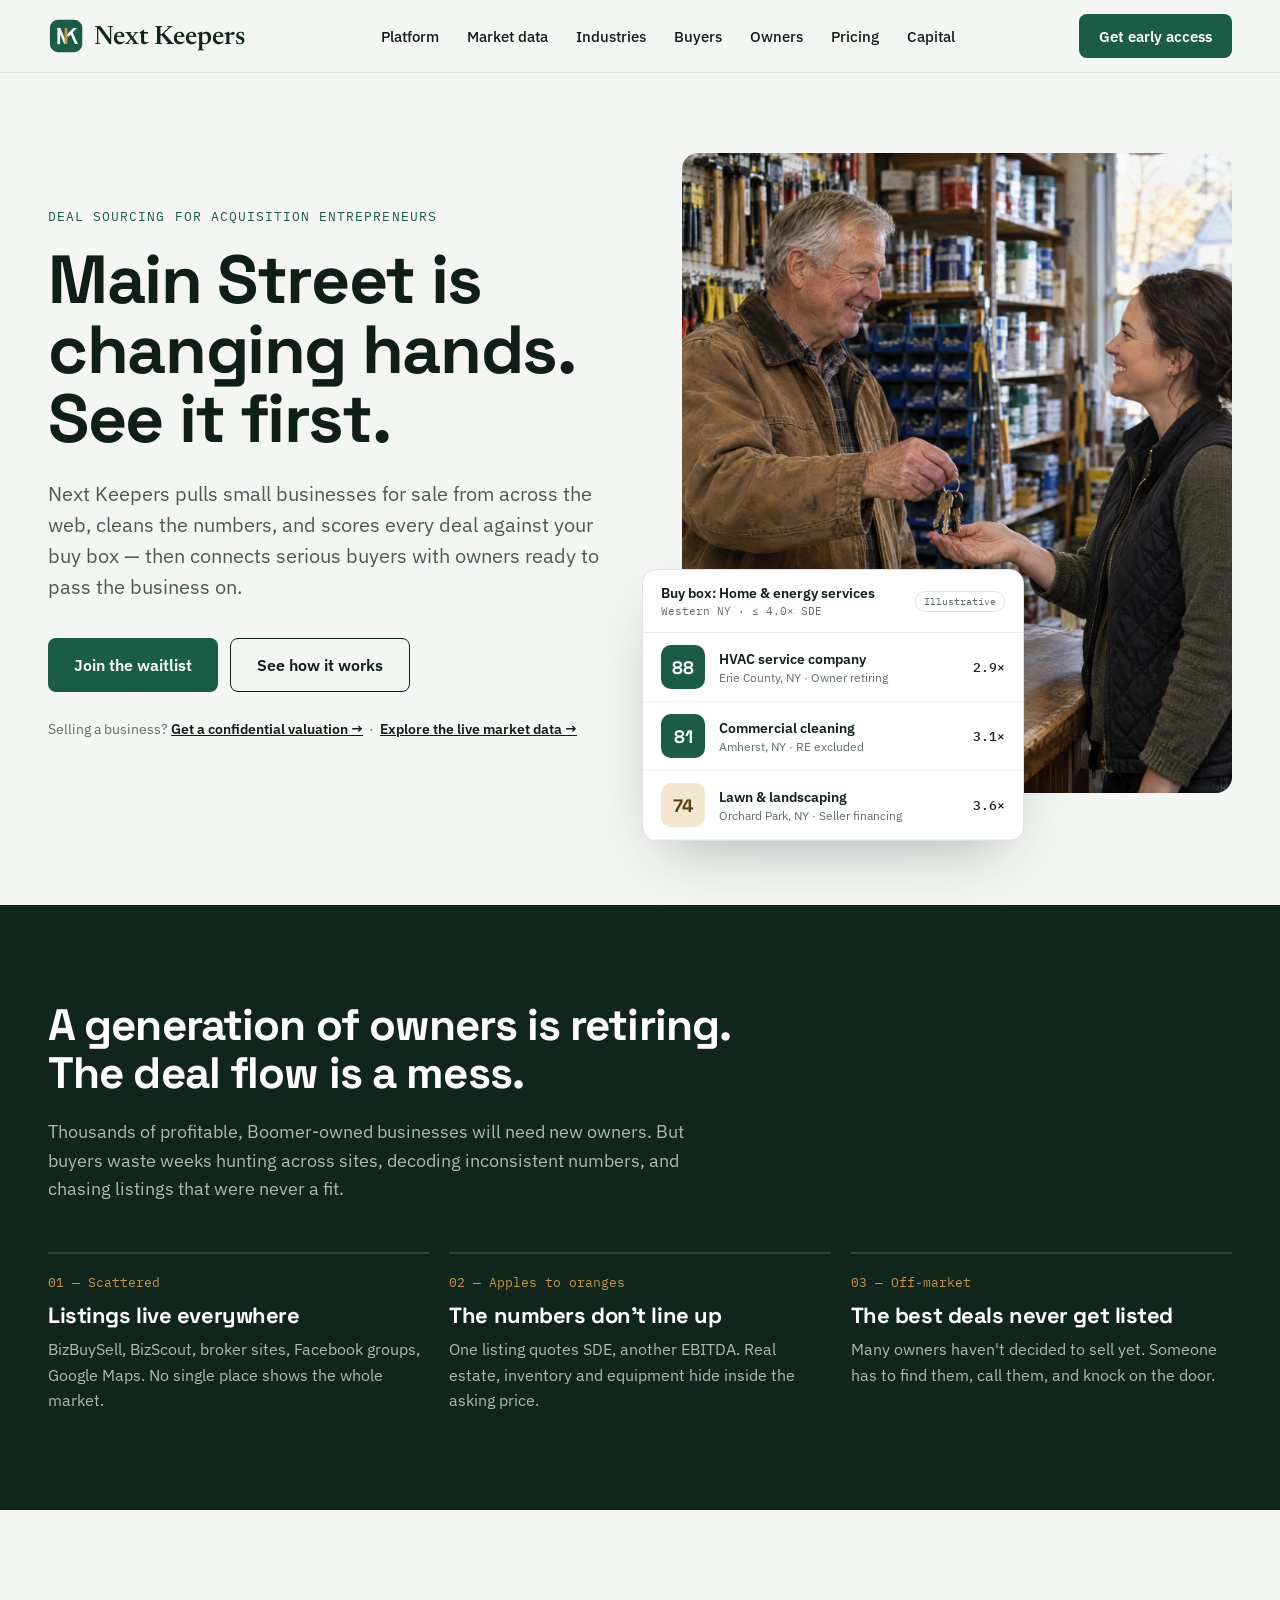
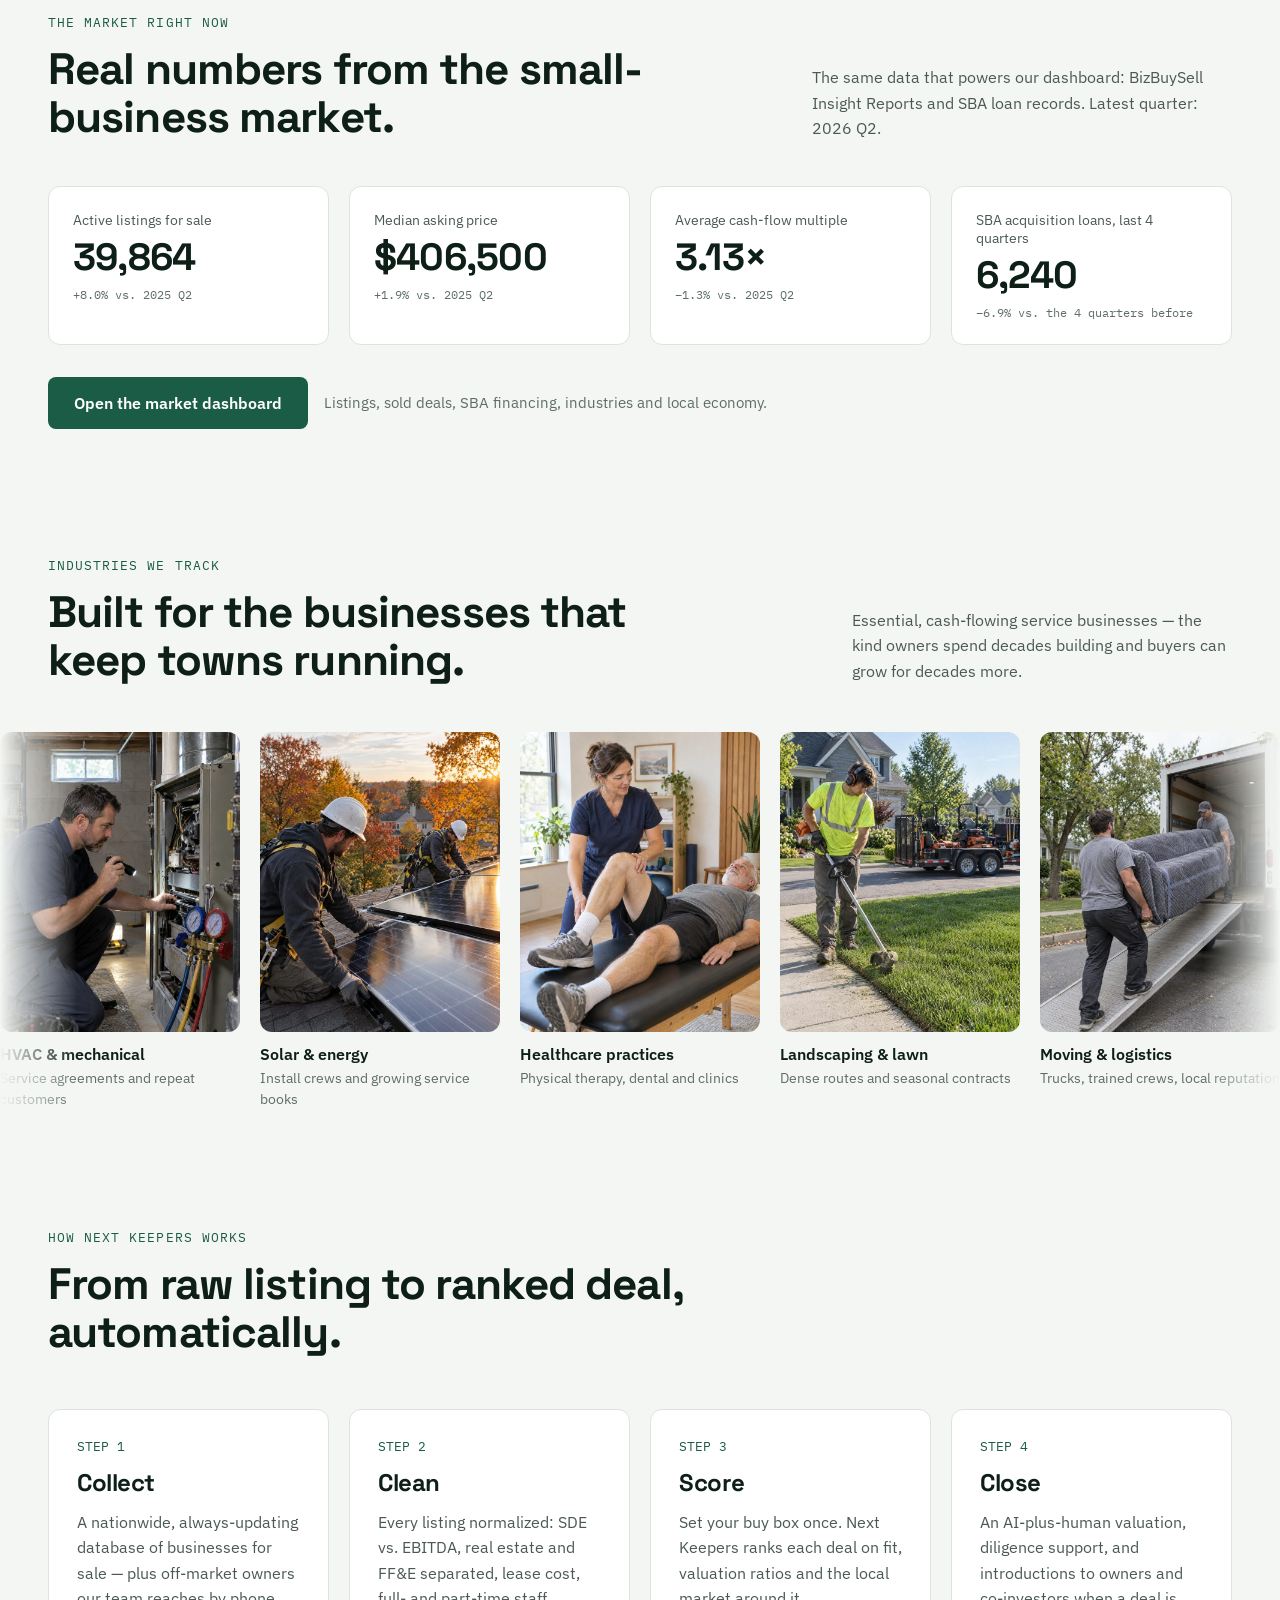
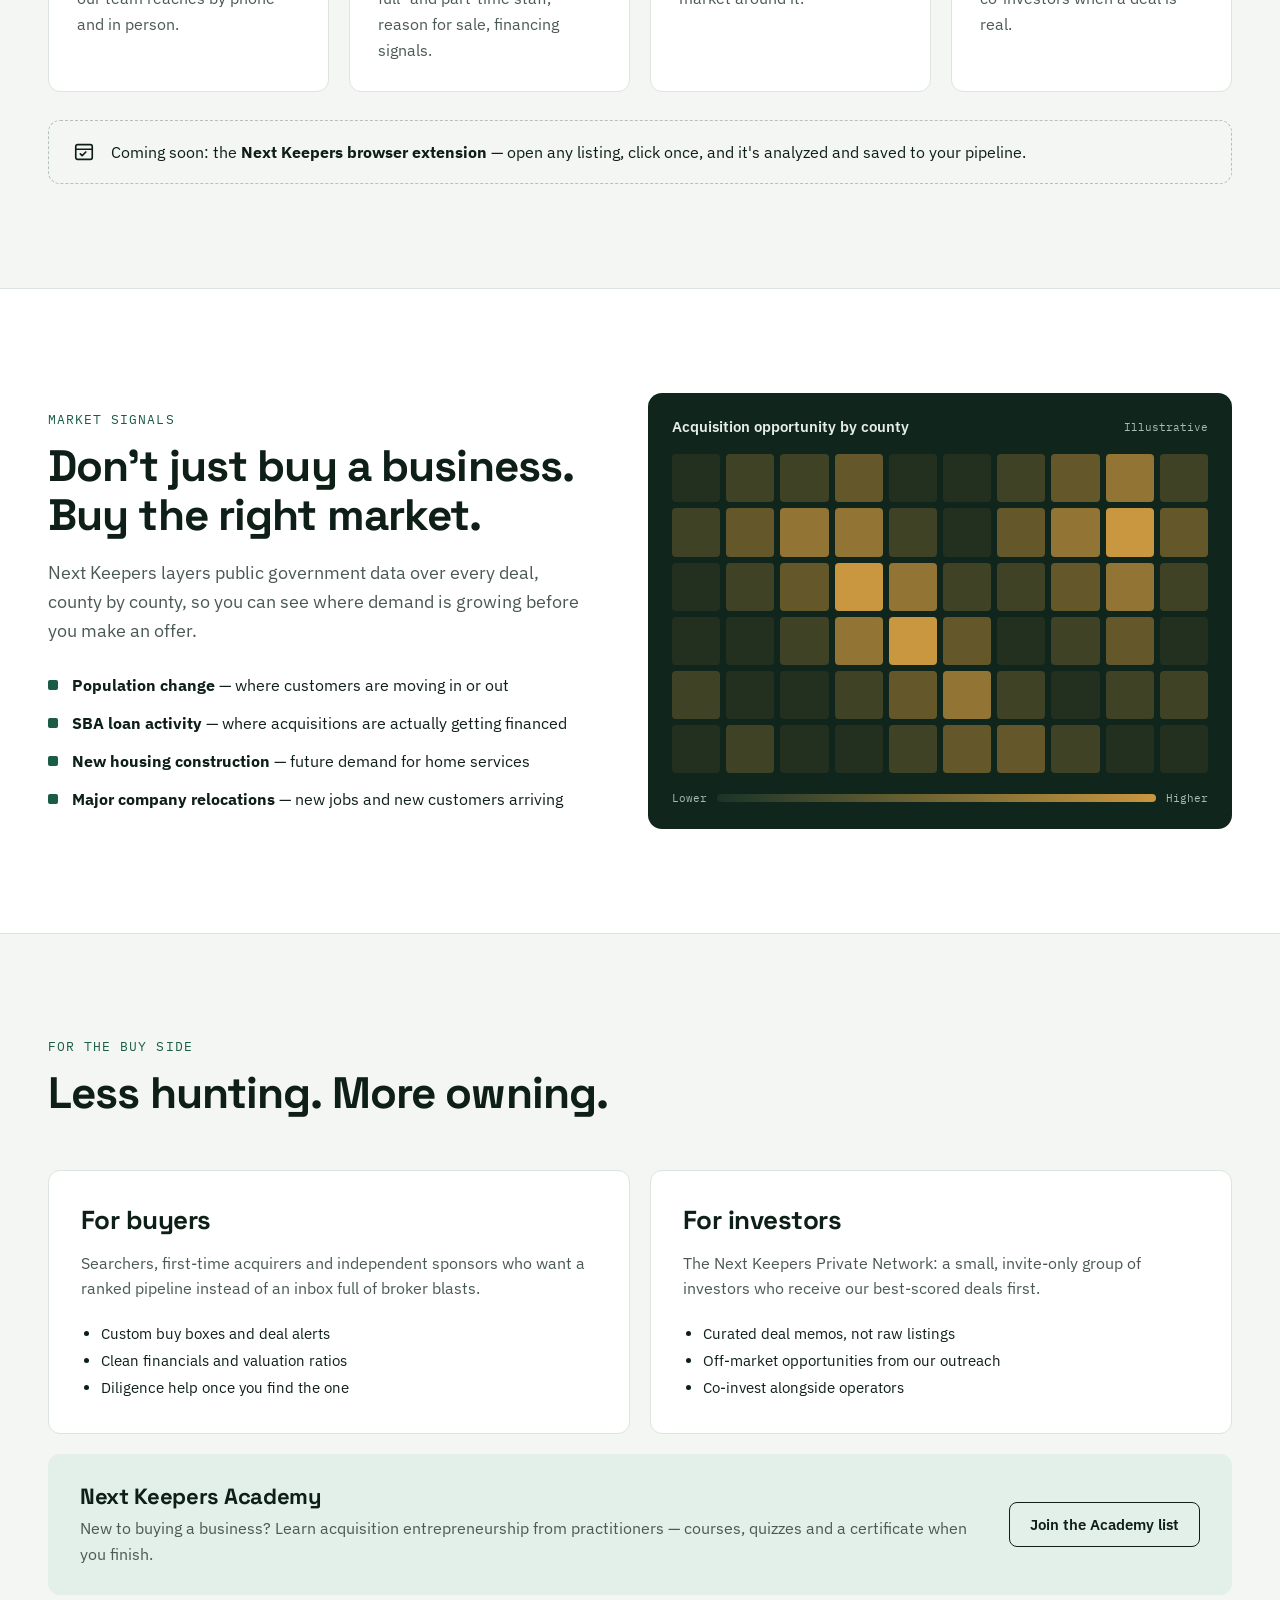
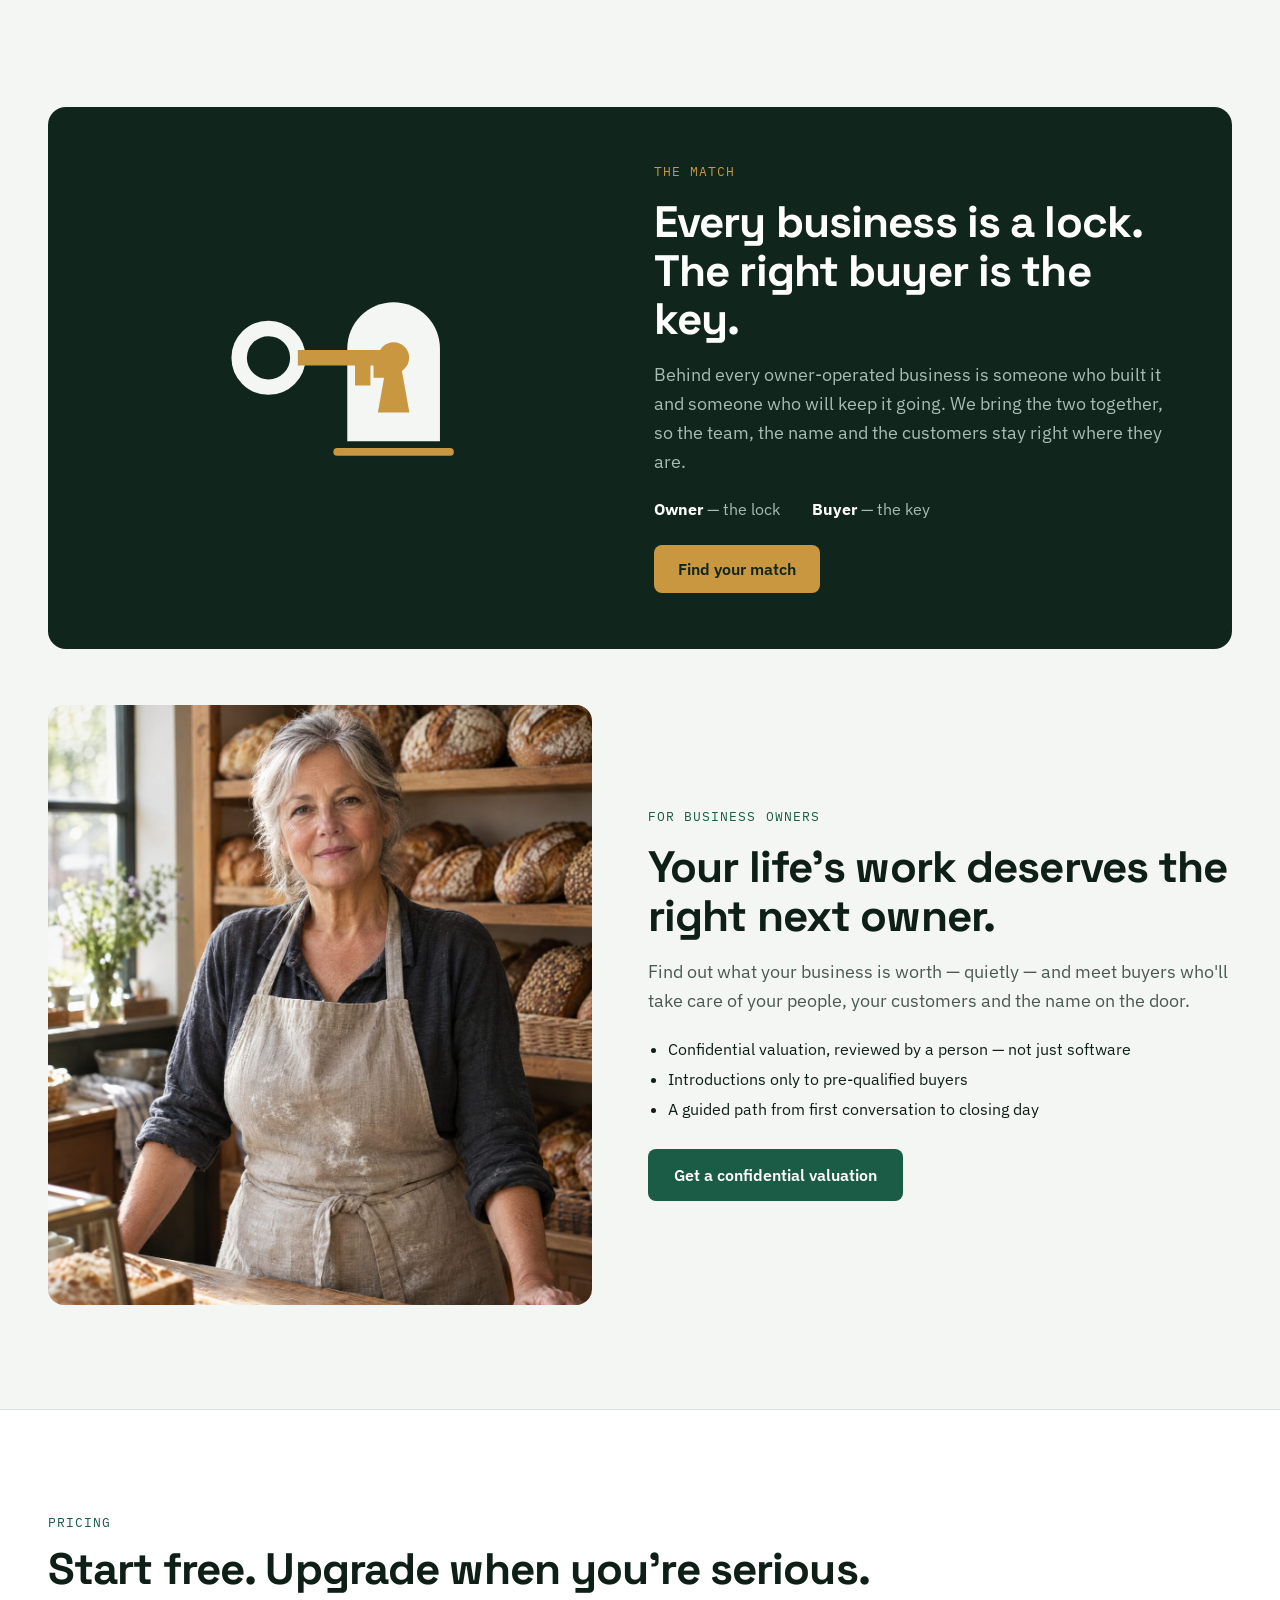
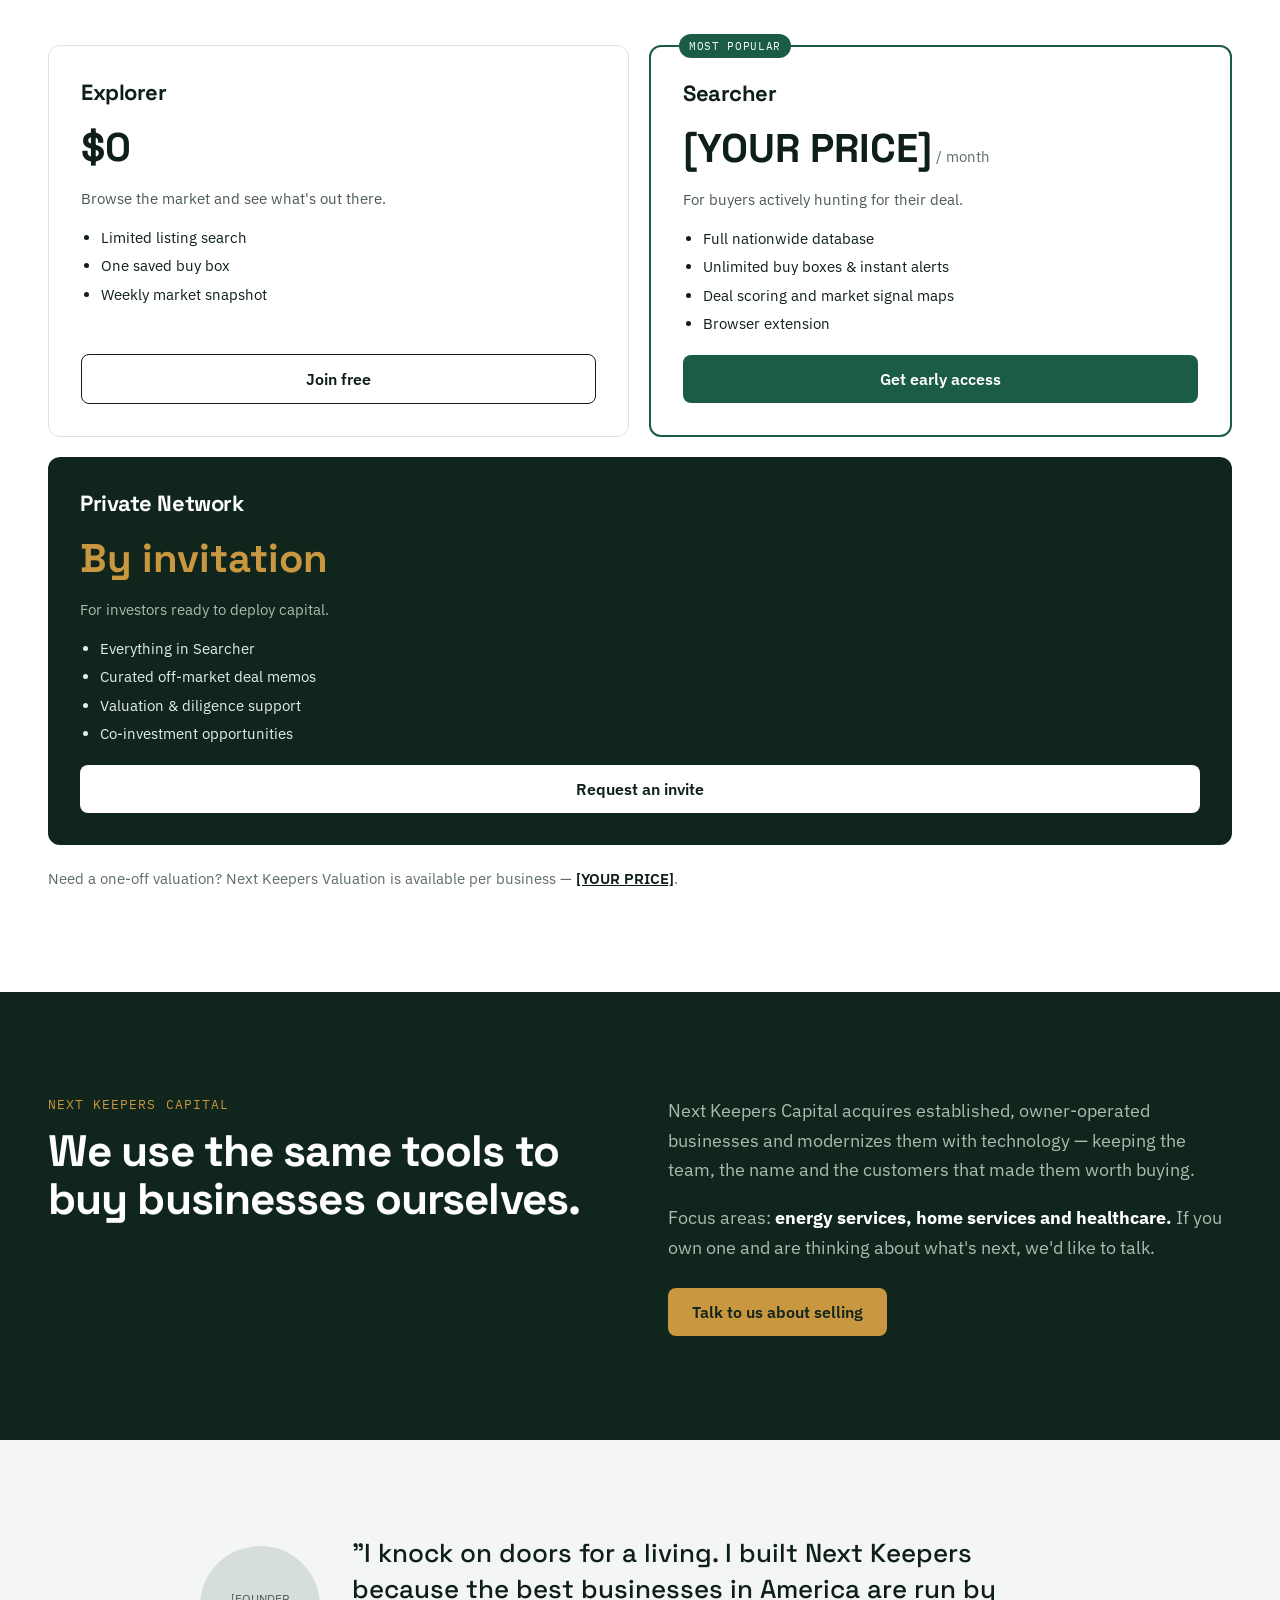
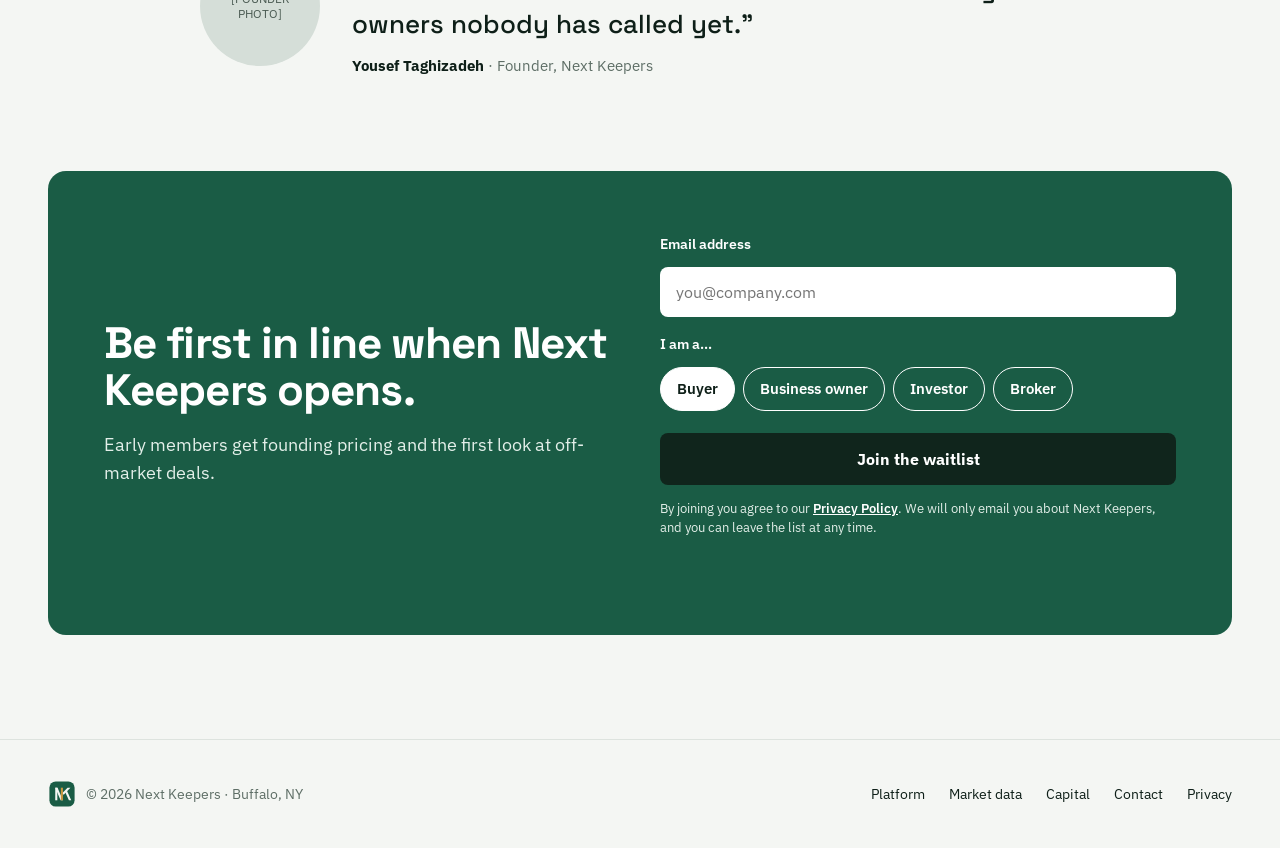
==== commit f1dddb42: "Add privacy policy and link it from the waitlist form and footers - privacy.html: plain-language pol" ====
--- a/index.html
+++ b/index.html
@@ -683,6 +683,7 @@
           </div>
           <input type="text" name="company" tabindex="-1" autocomplete="off" aria-hidden="true" style="position: absolute; left: -9999px; opacity: 0; height: 0; width: 0">
           <button type="submit" style="font: inherit; margin-top: 8px; font-size: 16px; font-weight: 700; padding: 16px; min-height: 52px; border-radius: 8px; border: 0; cursor: pointer; background: #10251C; color: #FFFFFF">Join the waitlist</button>
+          <p style="margin: 0; font-size: 13px; line-height: 1.5; color: #E3EFE9">By joining you agree to our <a href="privacy.html" style="color: #FFFFFF; font-weight: 600">Privacy Policy</a>. We will only email you about Next Keepers, and you can leave the list at any time.</p>
           <p id="join-status" role="status" aria-live="polite" style="margin: 0; font-size: 14px; line-height: 1.4; color: #E3EFE9; min-height: 1.4em"></p>
         </div>
       </form>
@@ -708,7 +709,7 @@
         <a href="dashboard/" style="text-decoration: none">Market data</a>
         <a href="#capital" style="text-decoration: none">Capital</a>
         <a href="#join" style="text-decoration: none">Contact</a>
-        <a href="#top" style="text-decoration: none">Privacy</a>
+        <a href="privacy.html" style="text-decoration: none">Privacy</a>
       </div>
     </div>
   </footer>
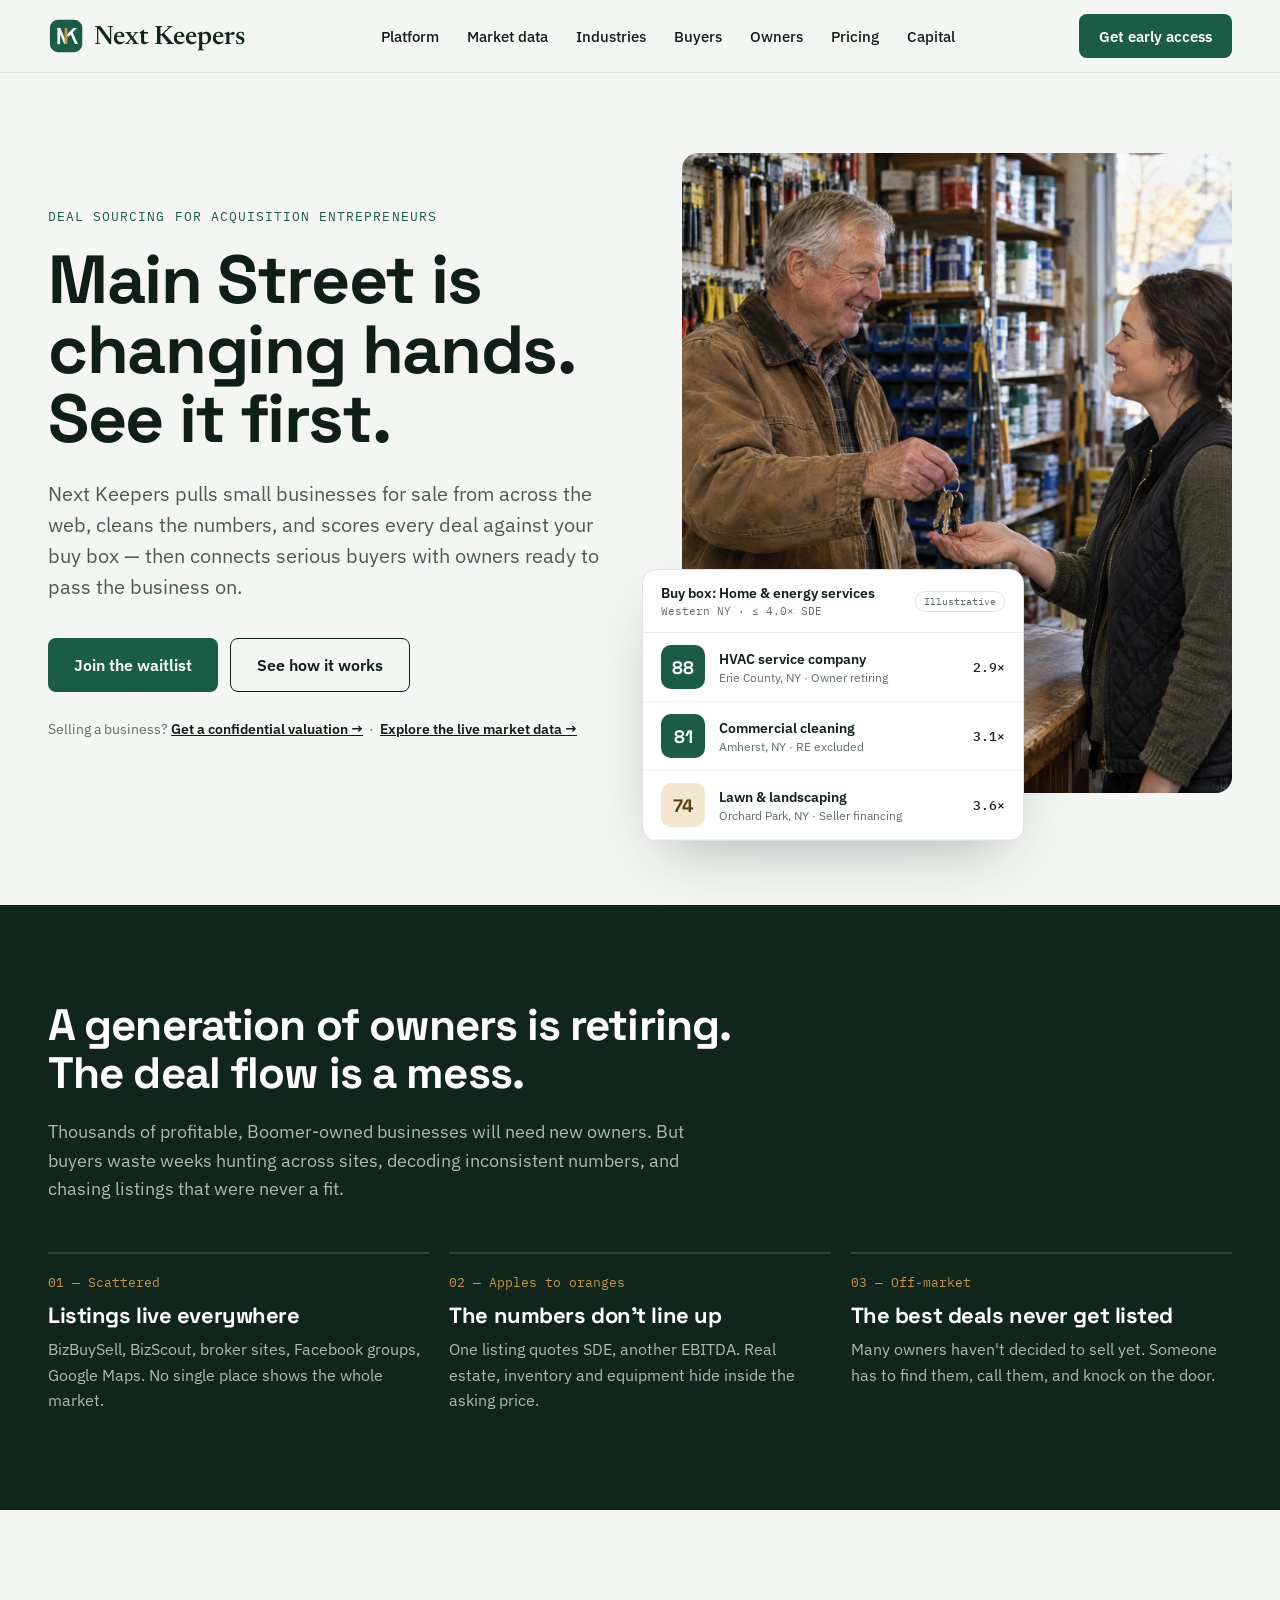
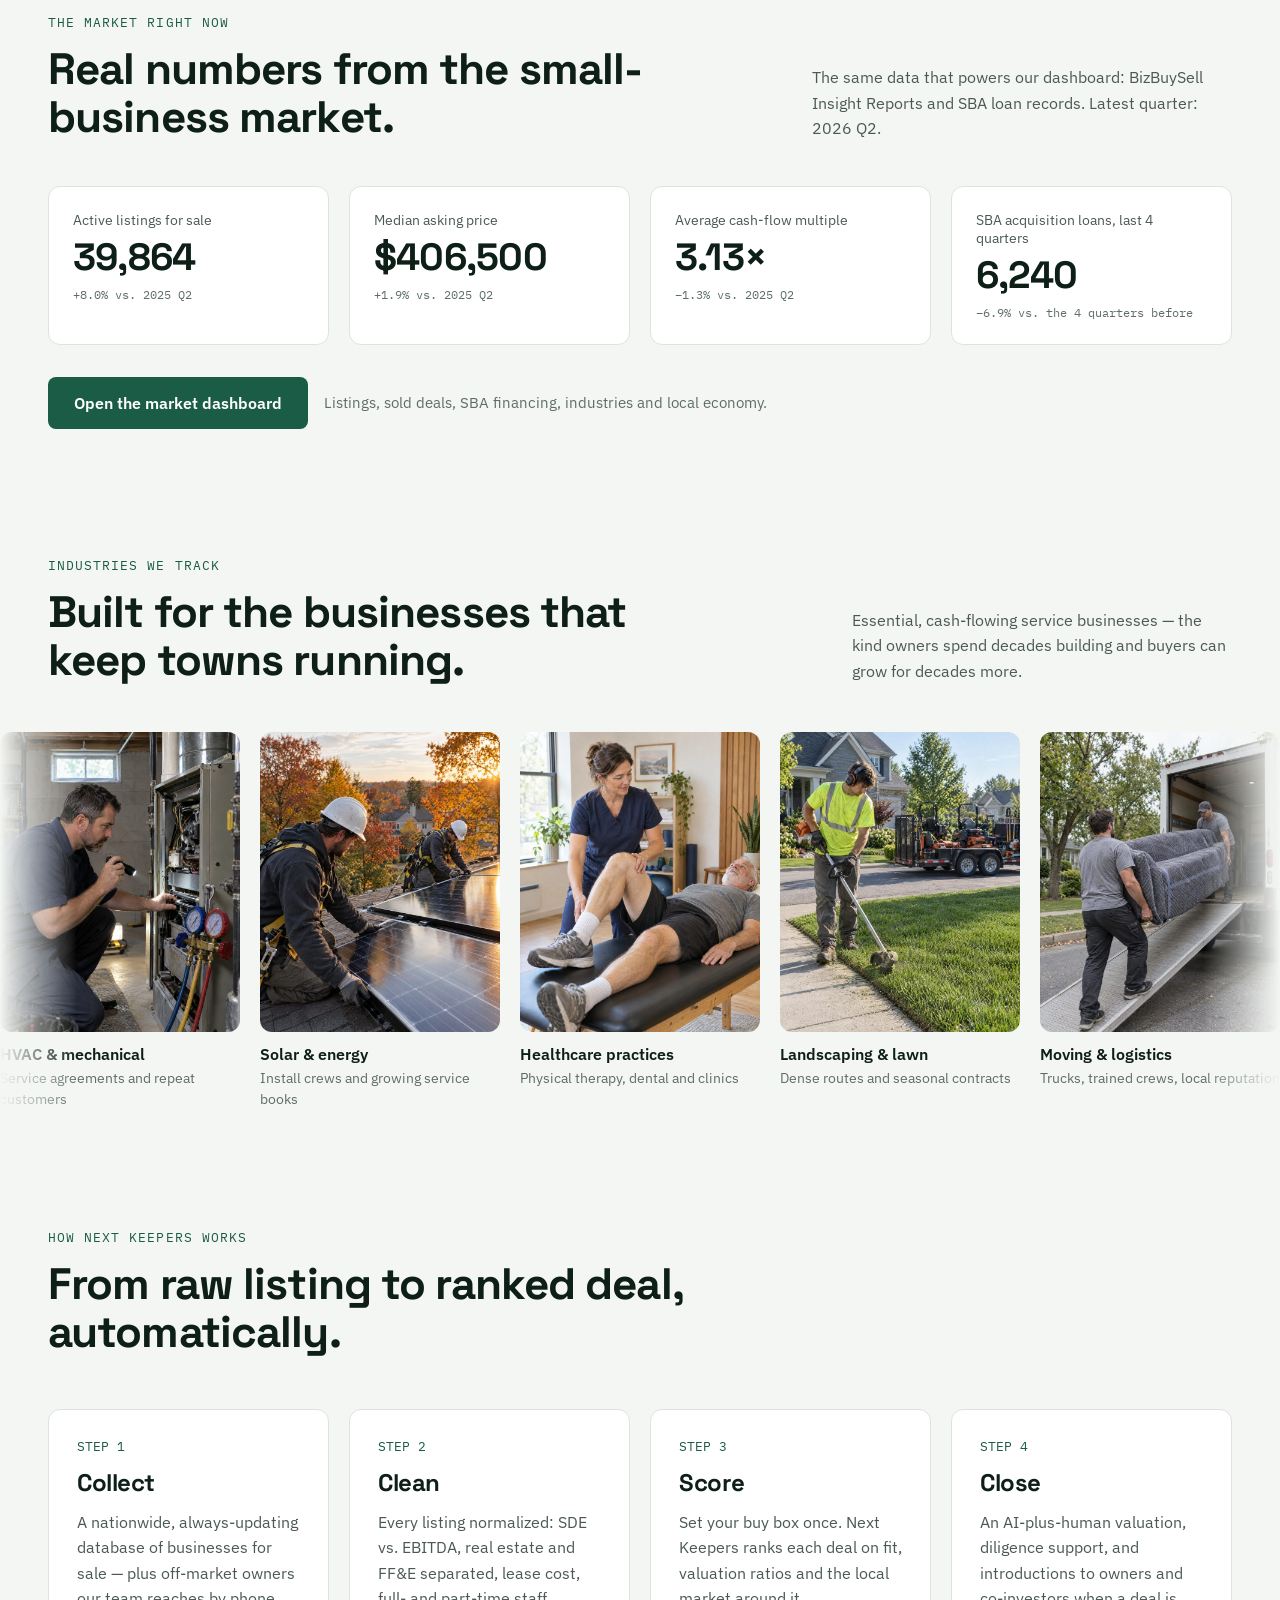
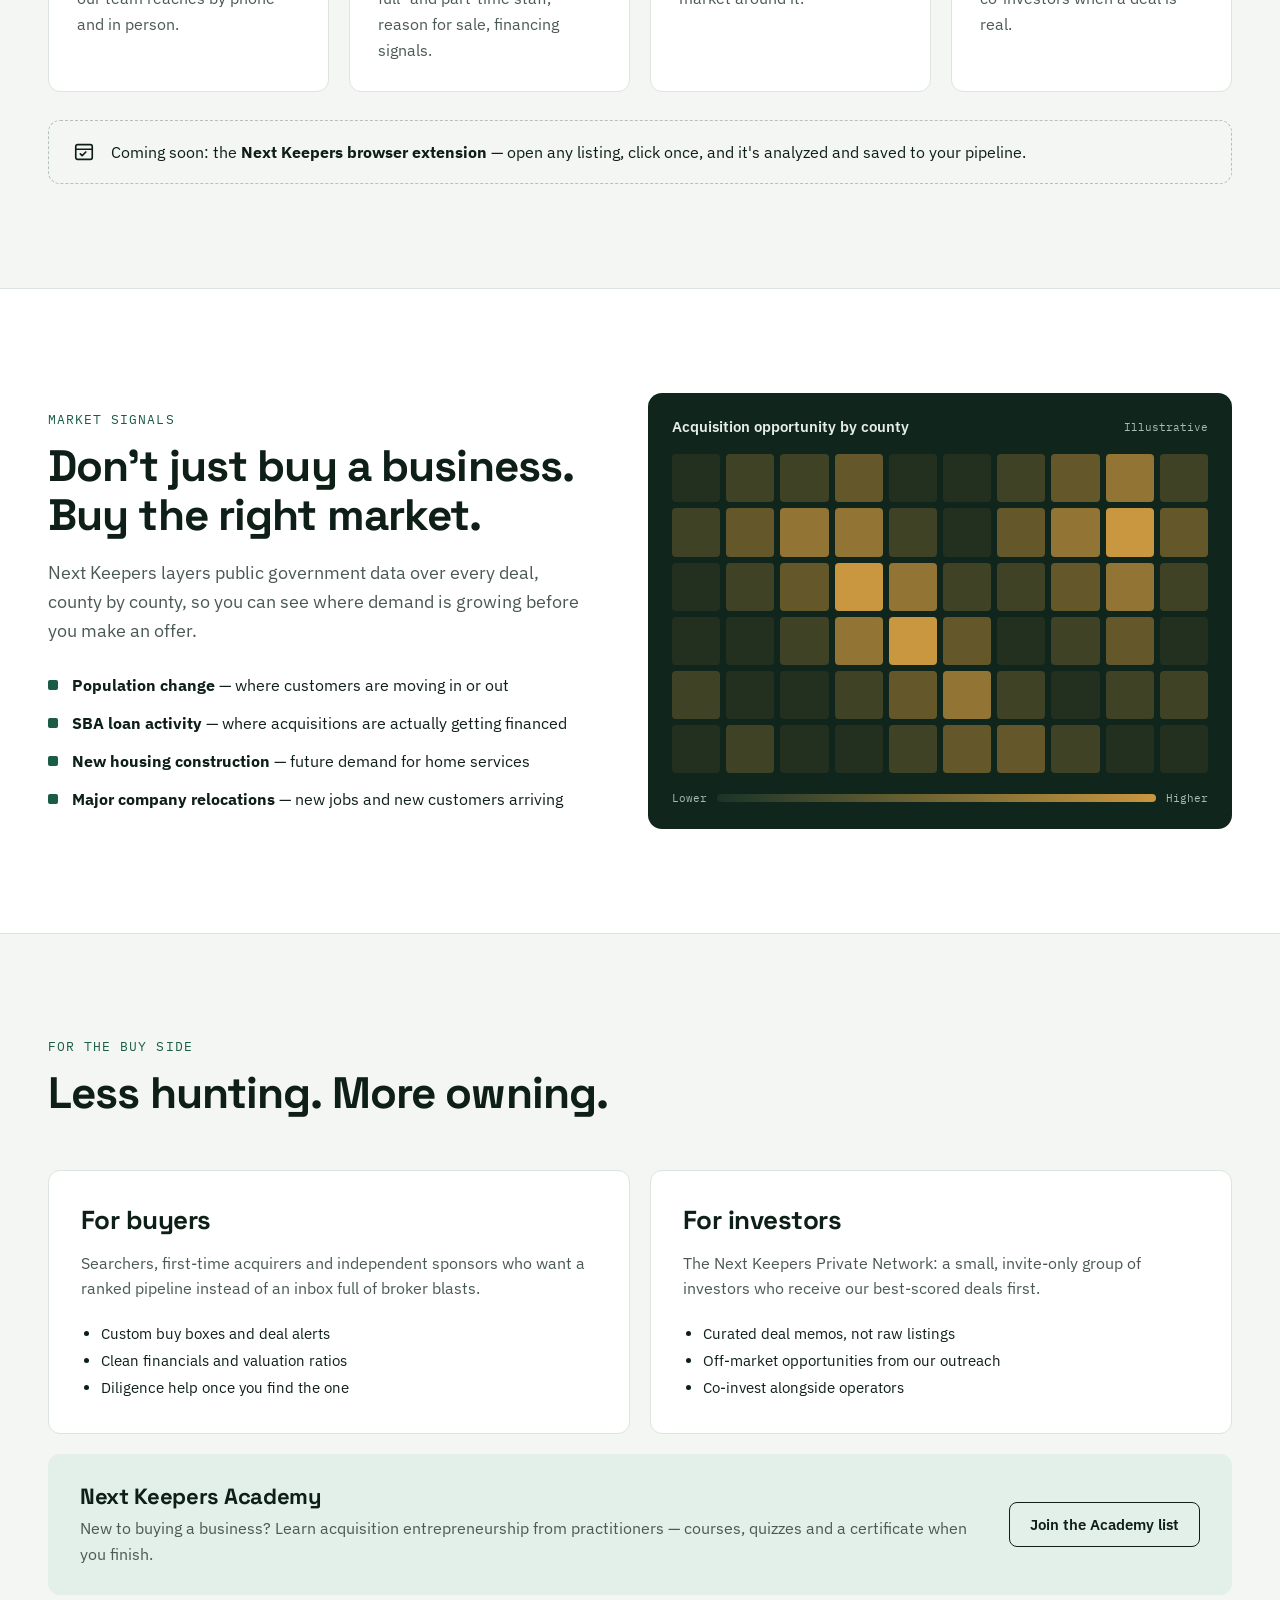
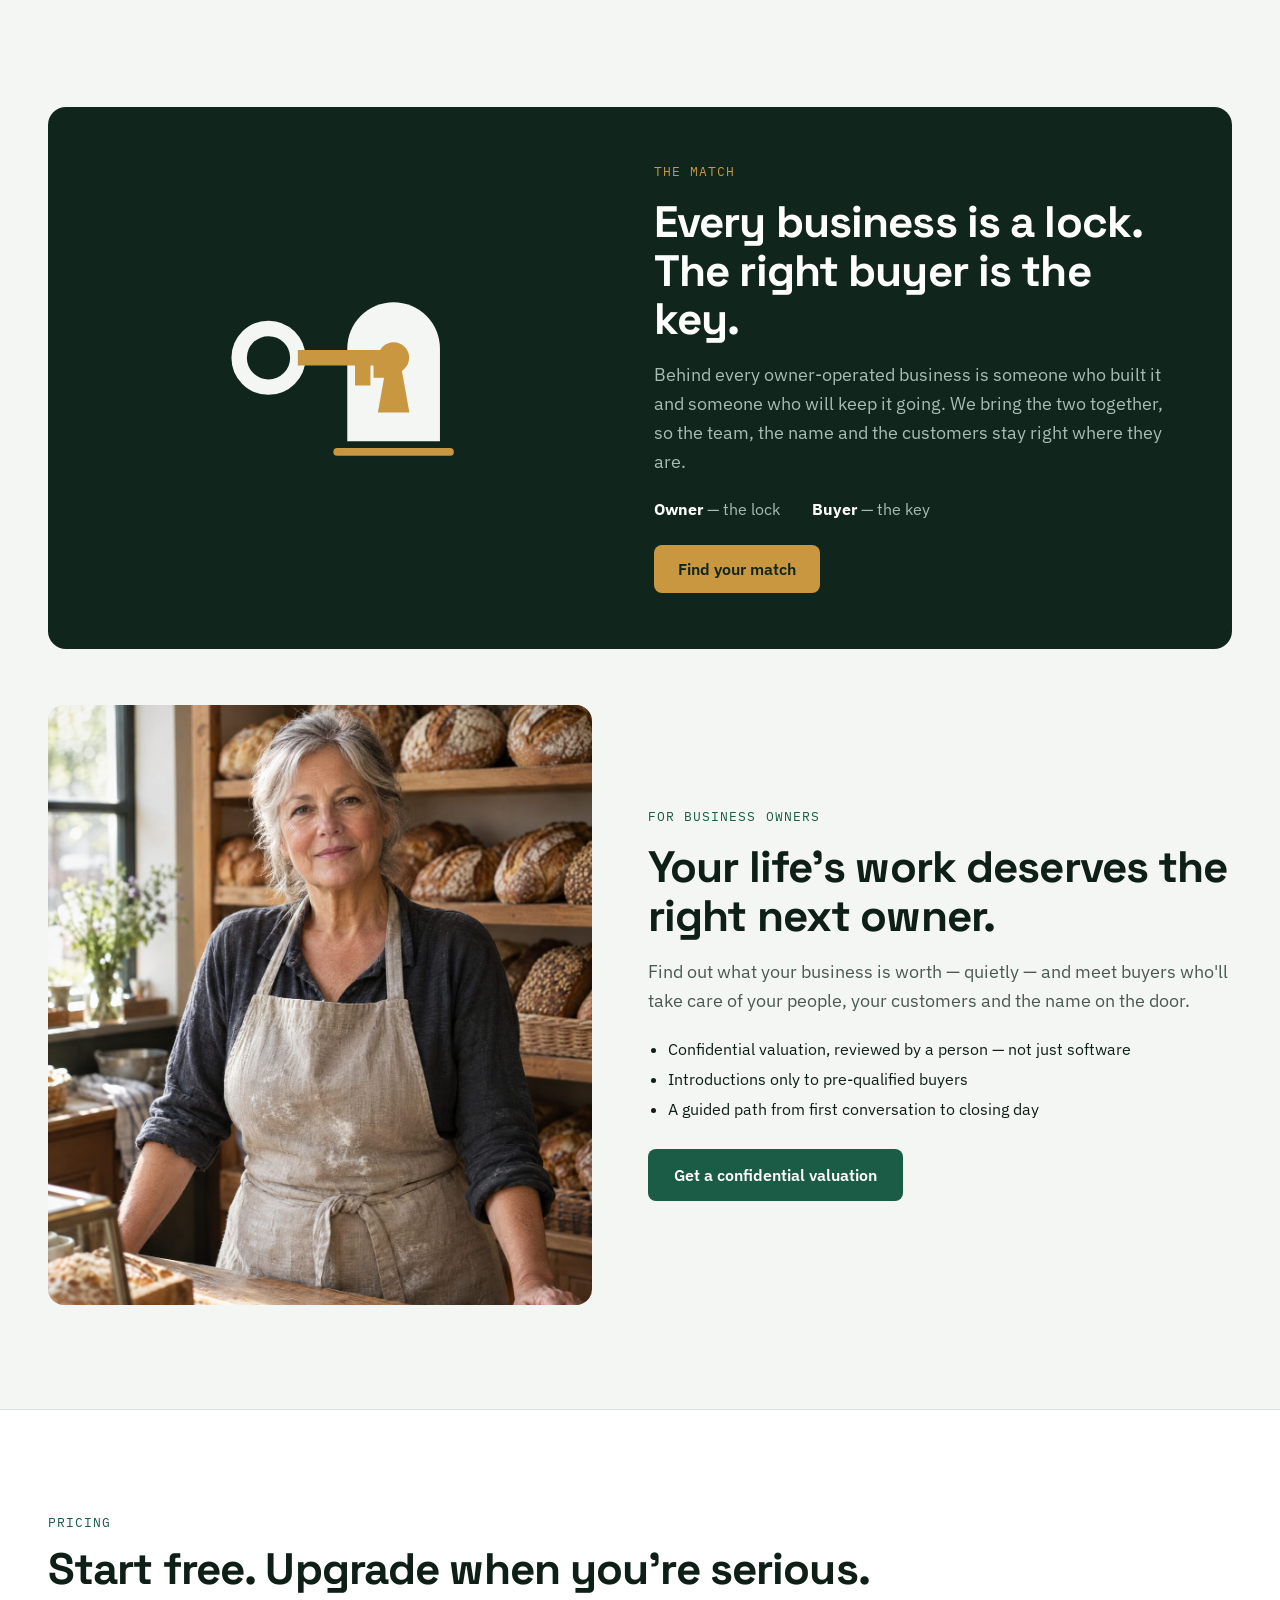
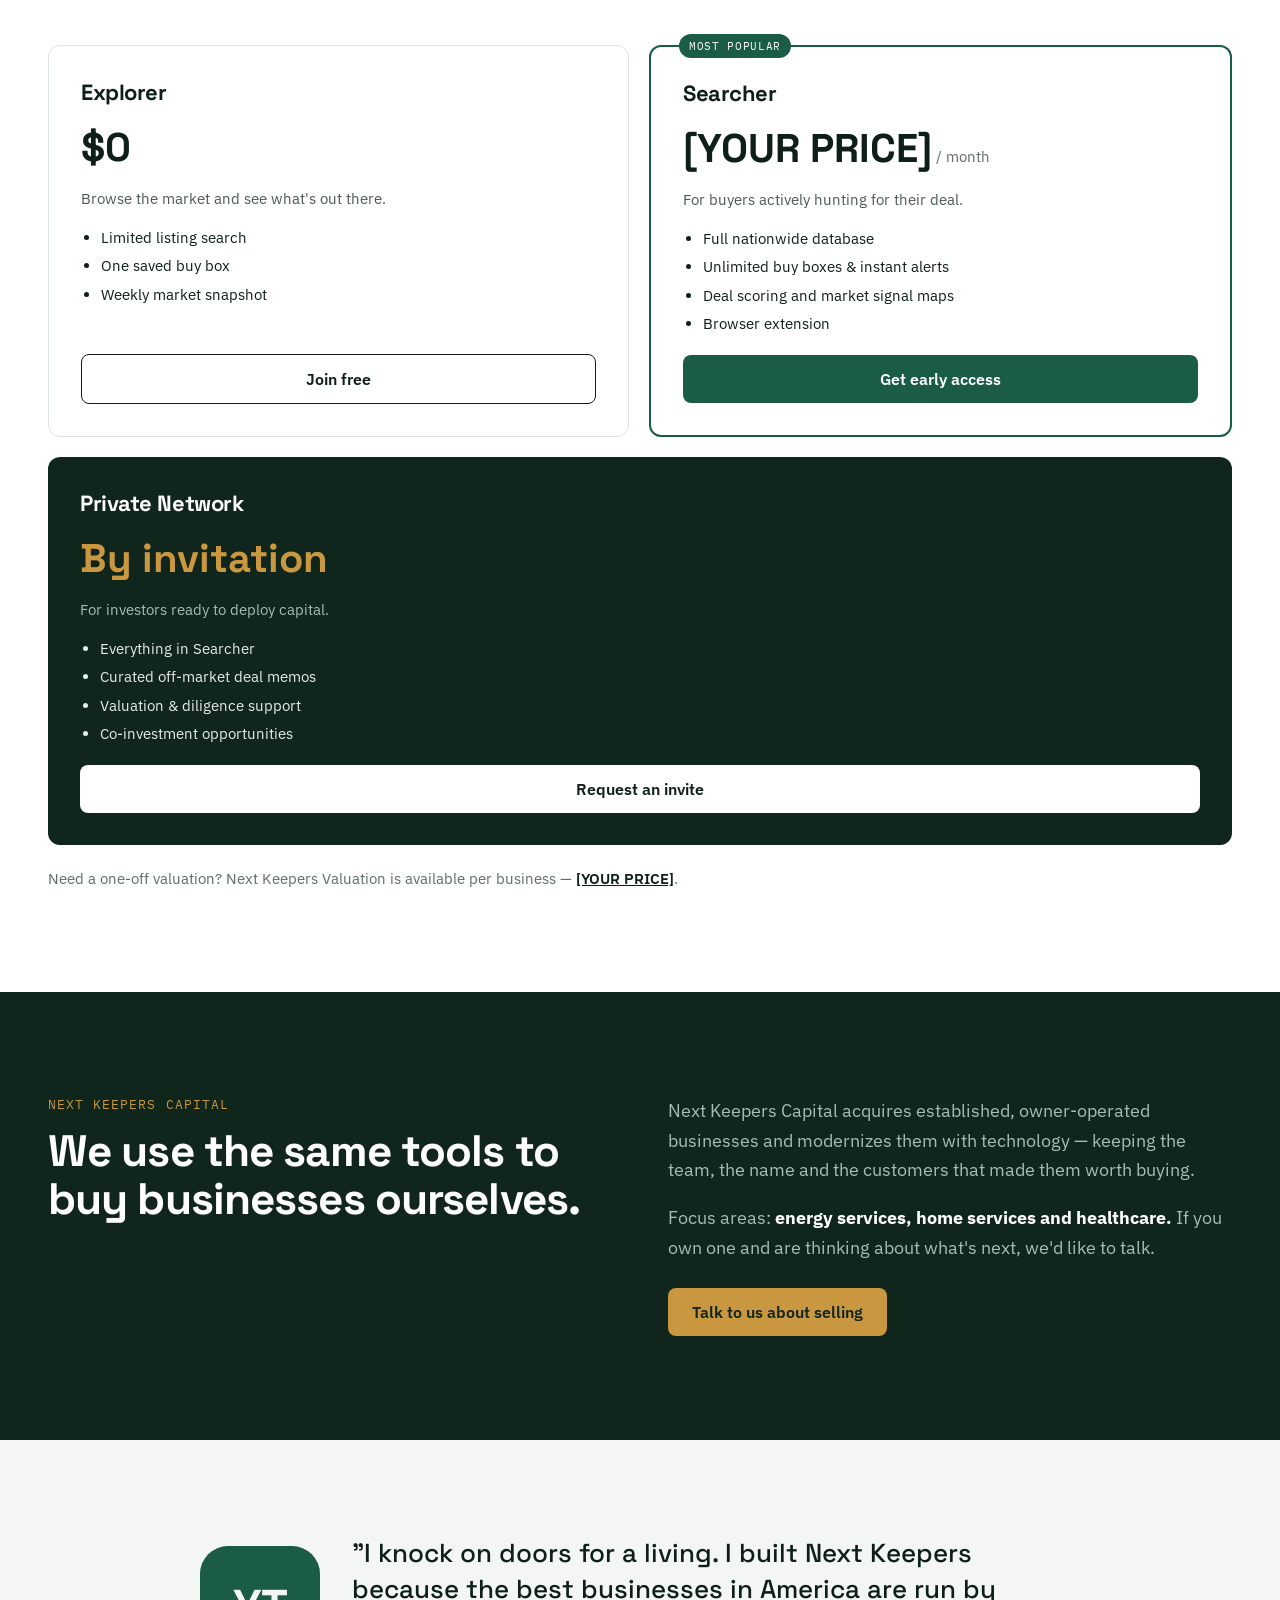
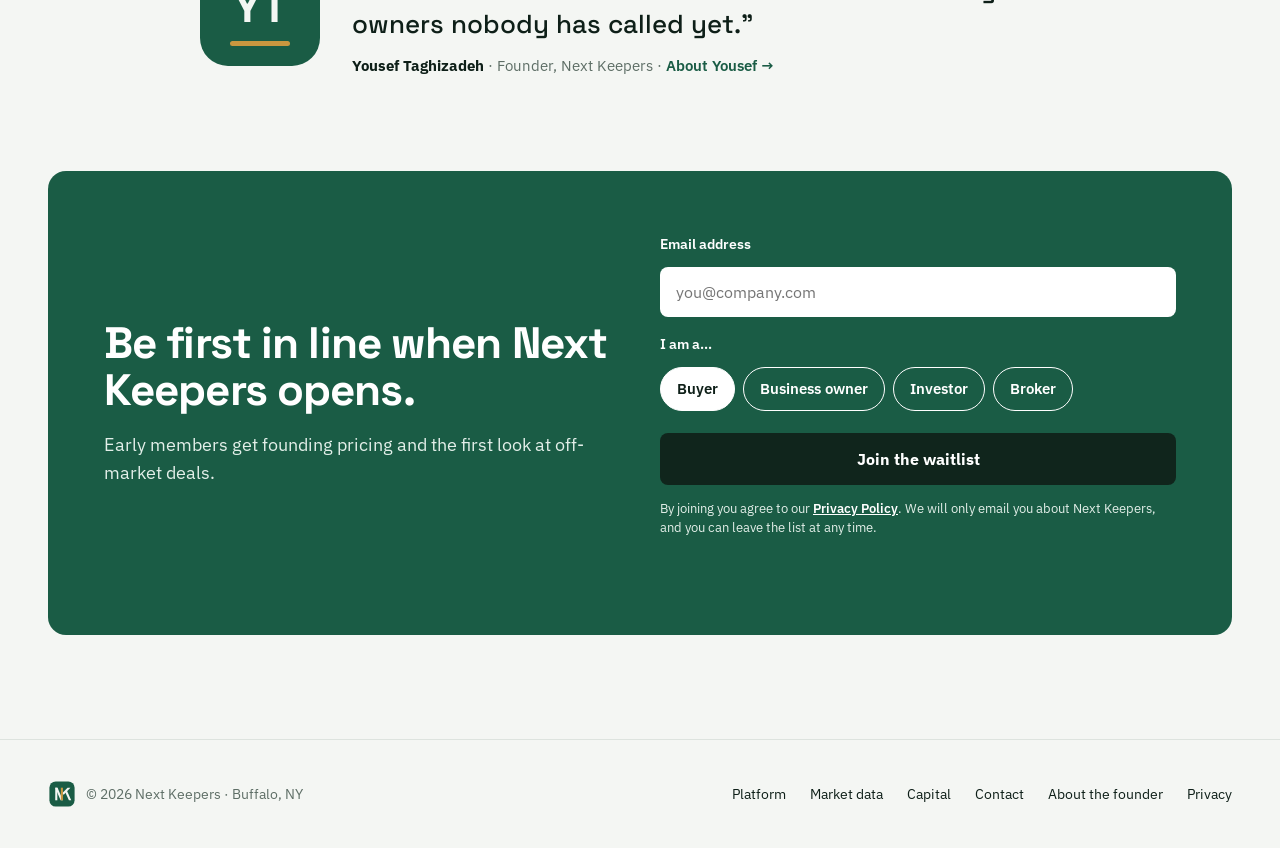
==== commit f6758721: "Connect waitlist form, add founder page - Waitlist form now posts to the Formspree form (site-config" ====
--- a/index.html
+++ b/index.html
@@ -649,10 +649,11 @@
   <!-- FOUNDER -->
   <section class="pad" style="padding: 96px 48px">
     <div style="max-width: 880px; margin: 0 auto; display: flex; flex-wrap: wrap; gap: 32px; align-items: center">
-      <div style="width: 120px; height: 120px; flex: none; border-radius: 50%; background: #D5DED8; display: flex; align-items: center; justify-content: center; color: #4A5A52; font-size: 12px; text-align: center">[FOUNDER<br>PHOTO]</div>
+      <!-- Monogram stands in for a headshot. To use a photo: put it in assets/img/ and replace this div with <img src="assets/img/yousef.jpg" alt="Yousef Taghizadeh" width="120" height="120" style="border-radius: 28px; object-fit: cover; flex: none"> -->
+      <div aria-hidden="true" style="width: 120px; height: 120px; flex: none; border-radius: 28px; background: #1A5C45; position: relative; display: flex; align-items: center; justify-content: center; color: #F4F6F3; font-family: 'Space Grotesk', sans-serif; font-weight: 700; font-size: 46px; letter-spacing: -0.03em">YT<span style="position: absolute; left: 30px; right: 30px; bottom: 20px; height: 5px; border-radius: 3px; background: #C9973F"></span></div>
       <div style="flex: 1 1 520px; min-width: 0; display: flex; flex-direction: column; gap: 14px">
         <p style="margin: 0; font-family: 'Space Grotesk', sans-serif; font-size: 26px; line-height: 1.35; font-weight: 500">"I knock on doors for a living. I built Next Keepers because the best businesses in America are run by owners nobody has called yet."</p>
-        <p style="margin: 0; font-size: 15px; color: #5E6E66"><strong style="color: #0E1F18">Yousef Taghizadeh</strong> · Founder, Next Keepers</p>
+        <p style="margin: 0; font-size: 15px; color: #5E6E66"><strong style="color: #0E1F18">Yousef Taghizadeh</strong> · Founder, Next Keepers · <a href="yousef/" style="color: #1A5C45; font-weight: 600; text-decoration: none">About Yousef &rarr;</a></p>
       </div>
     </div>
   </section>
@@ -709,6 +710,7 @@
         <a href="dashboard/" style="text-decoration: none">Market data</a>
         <a href="#capital" style="text-decoration: none">Capital</a>
         <a href="#join" style="text-decoration: none">Contact</a>
+        <a href="yousef/" style="text-decoration: none">About the founder</a>
         <a href="privacy.html" style="text-decoration: none">Privacy</a>
       </div>
     </div>
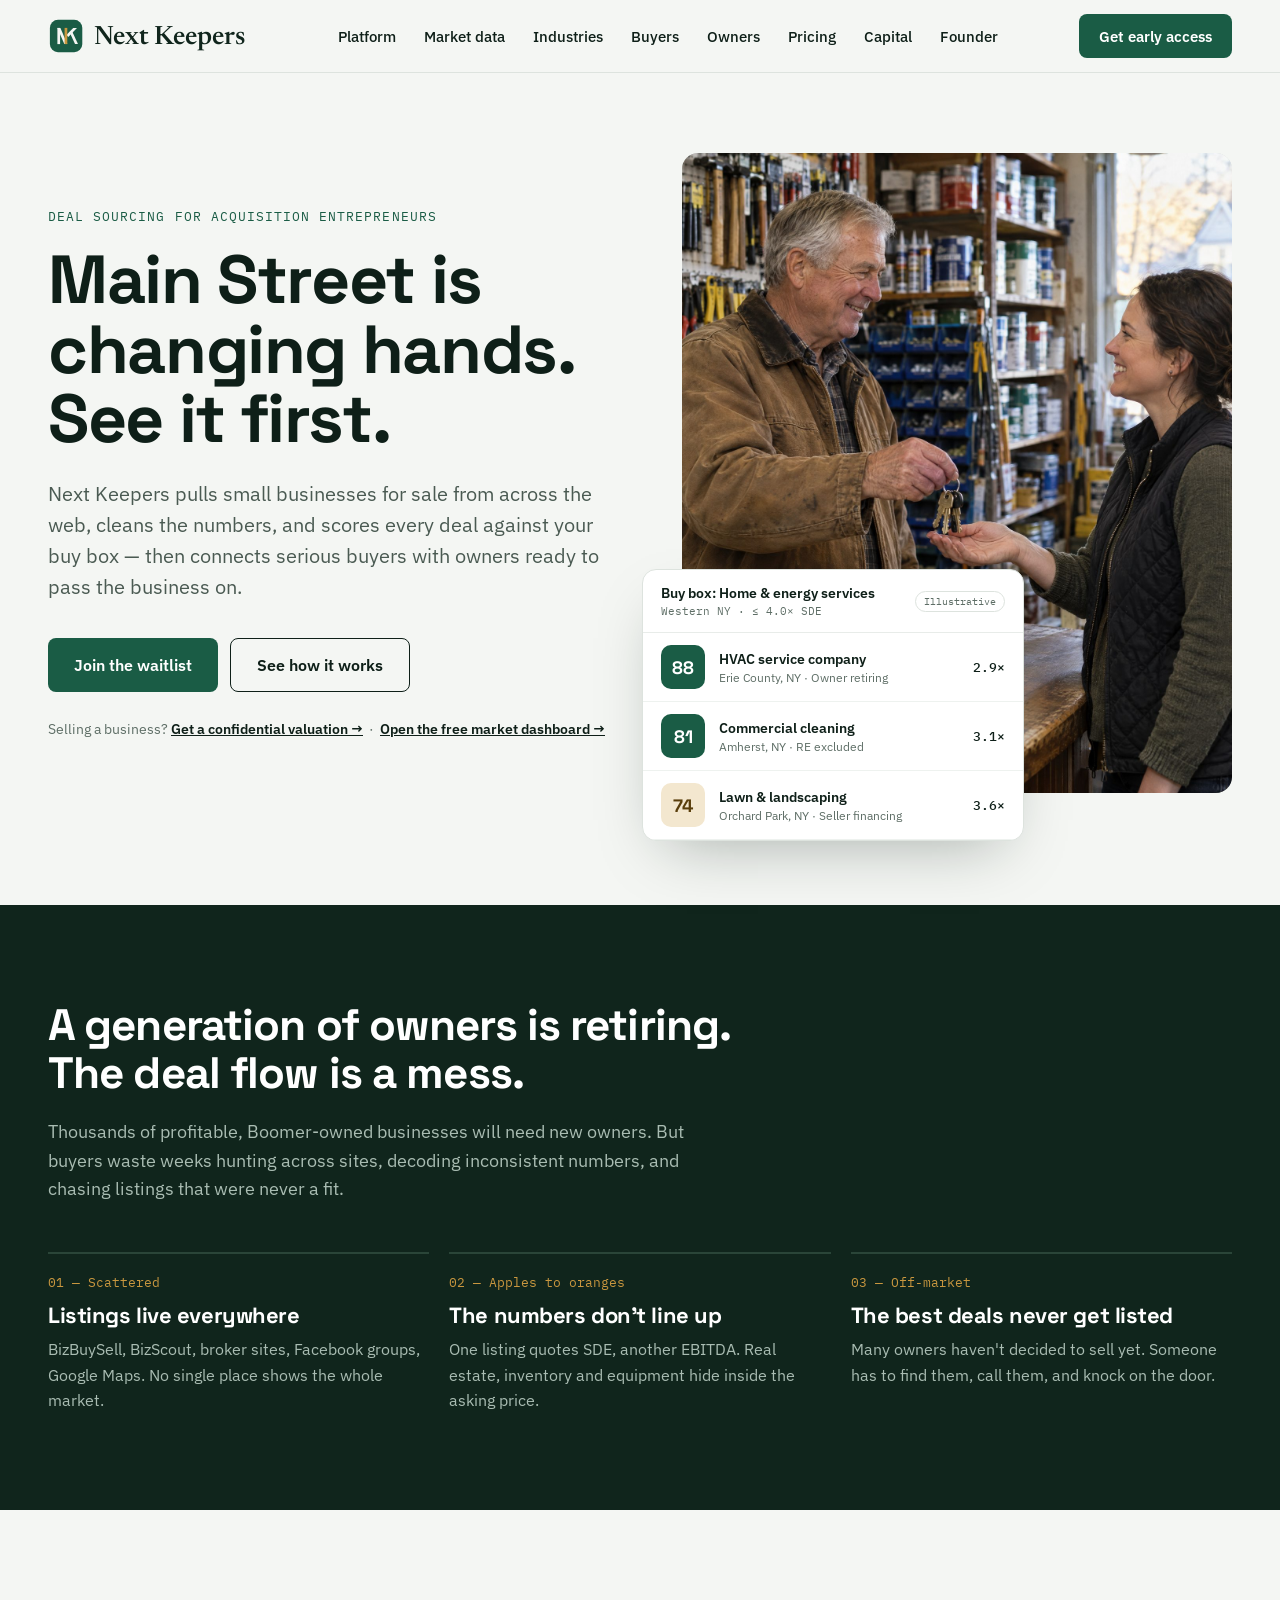
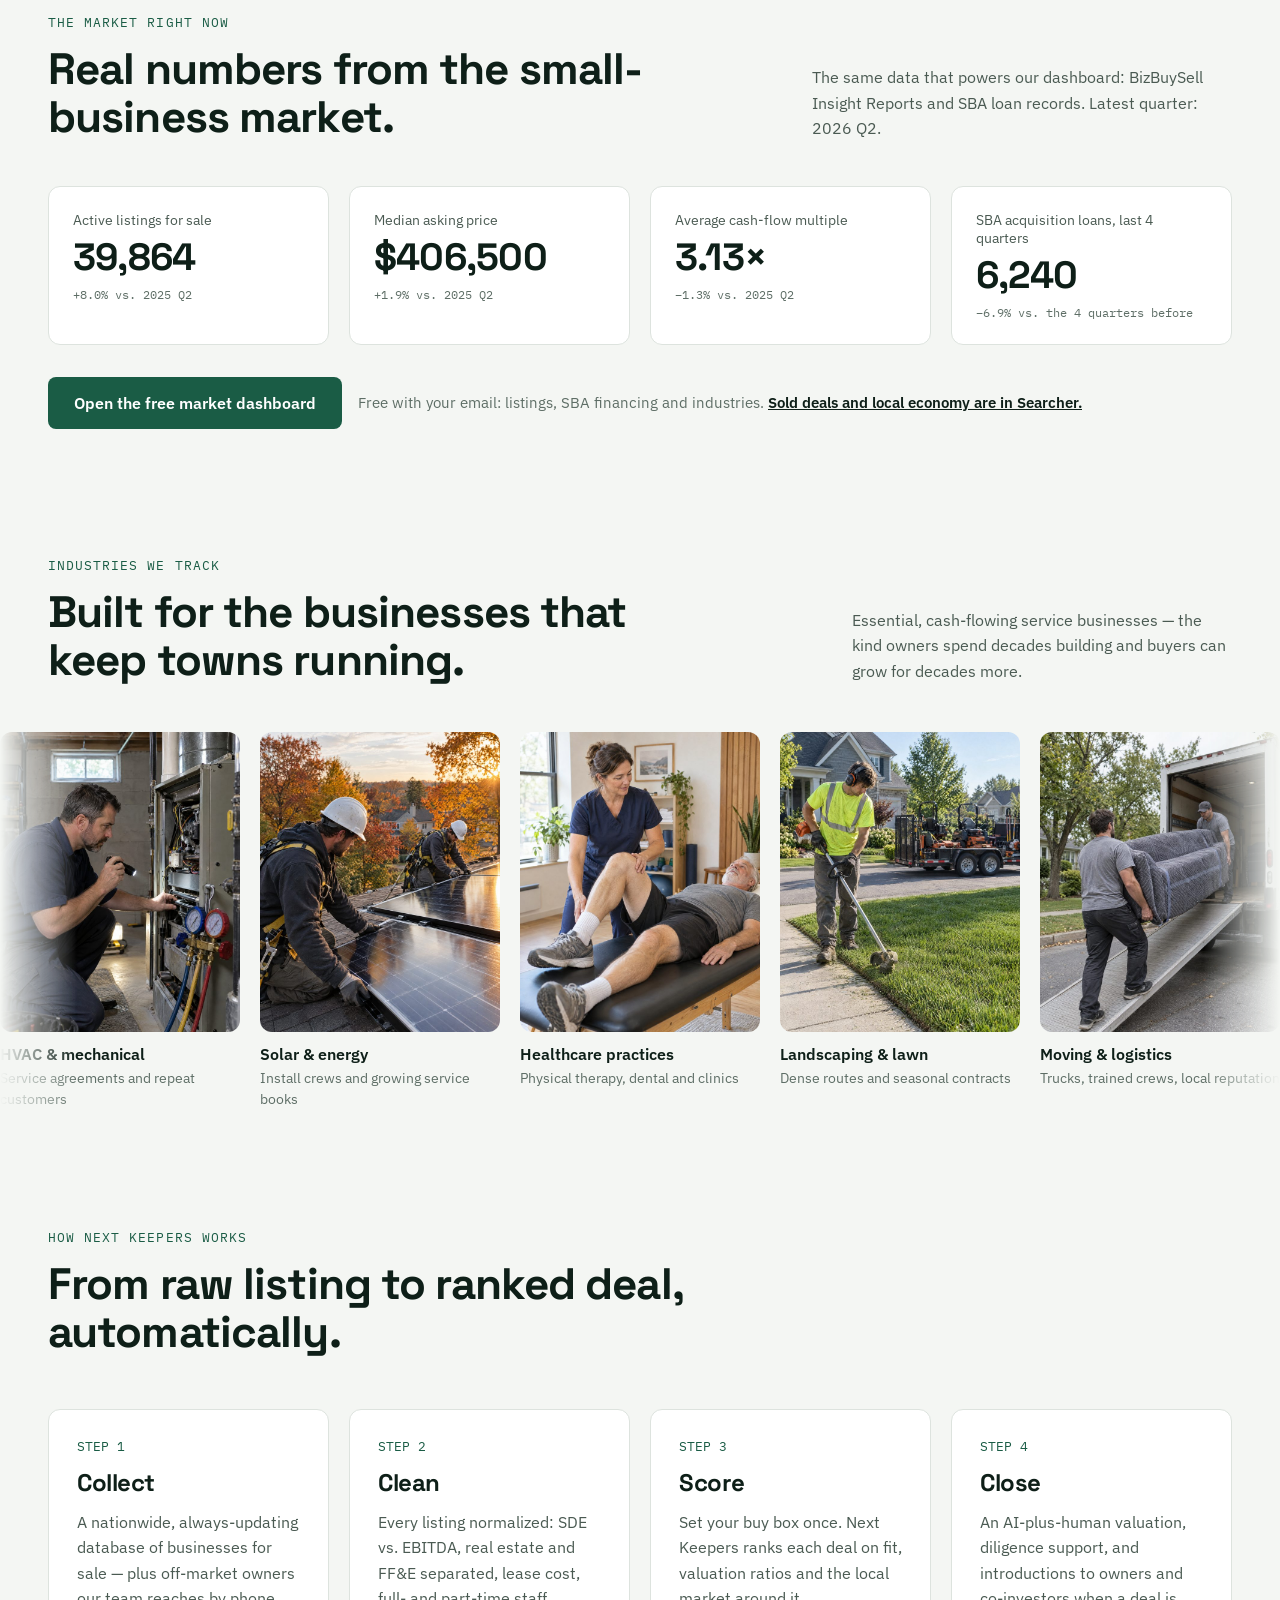
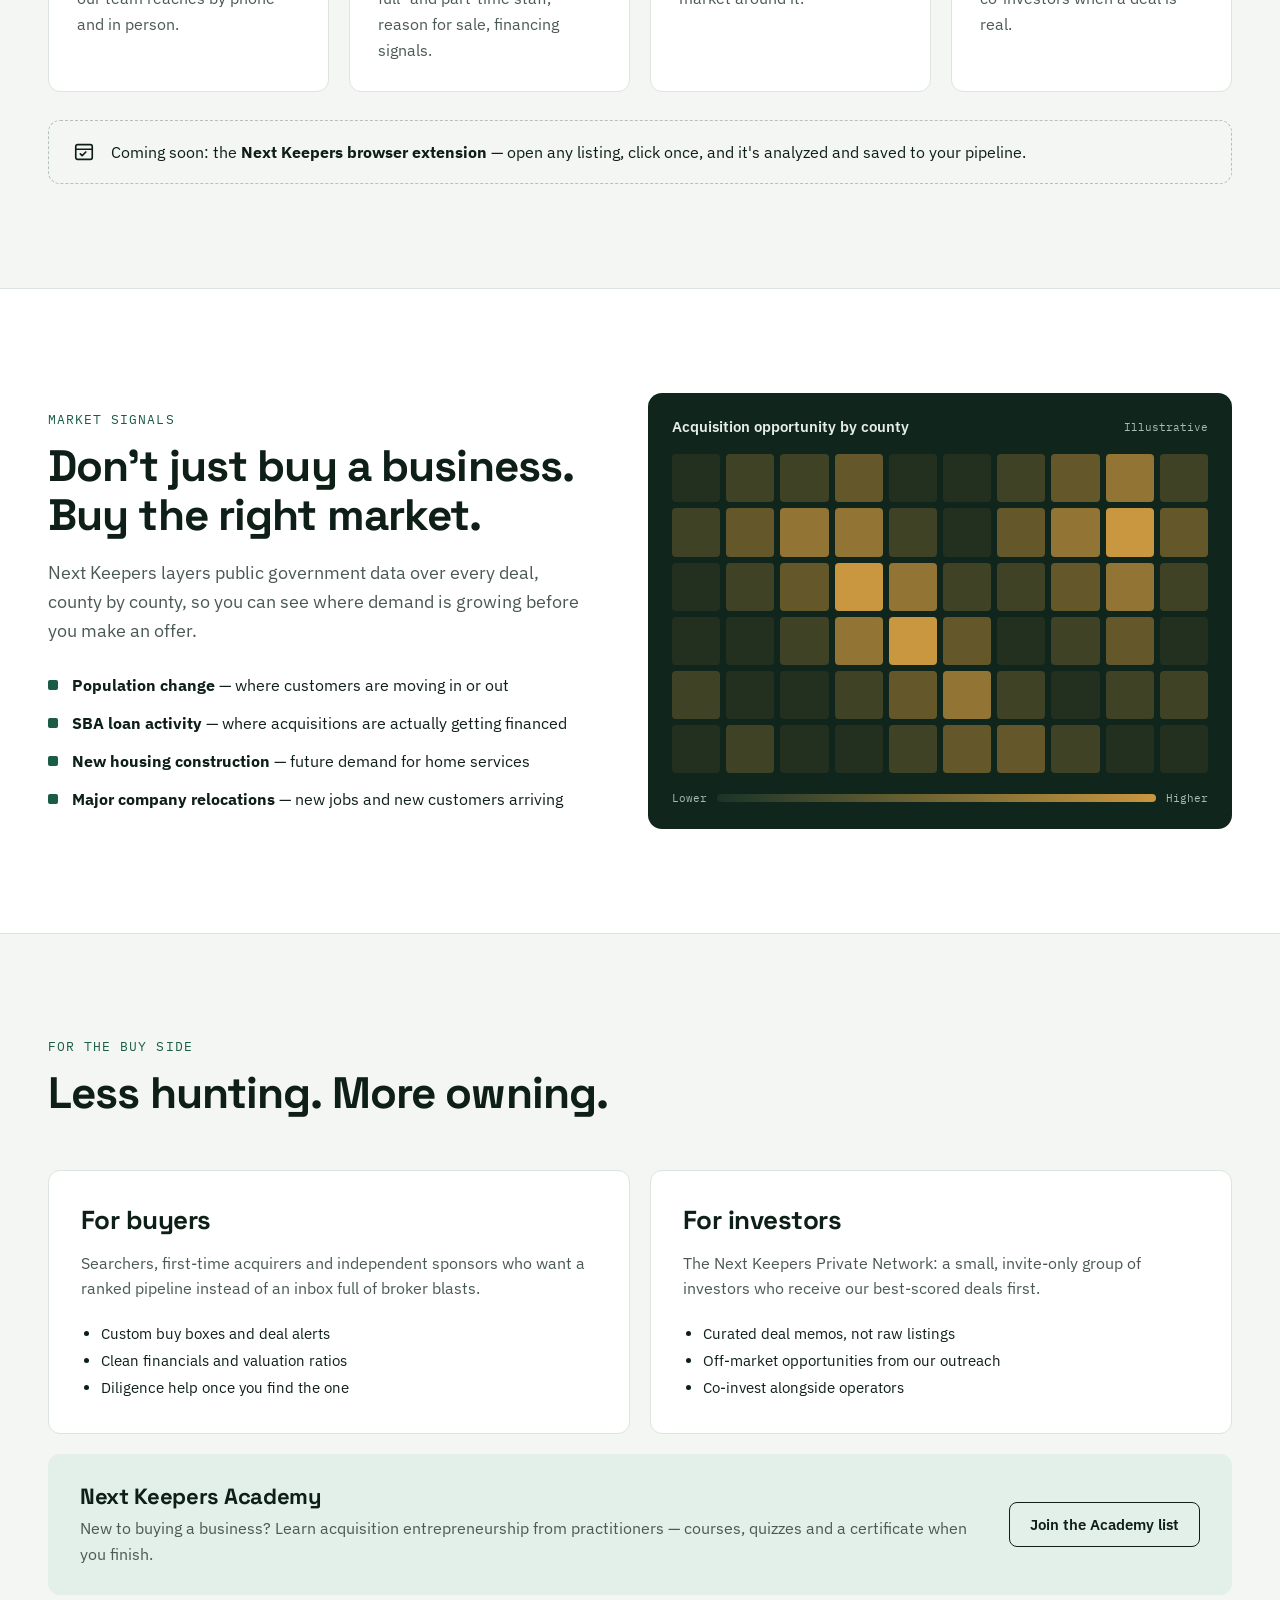
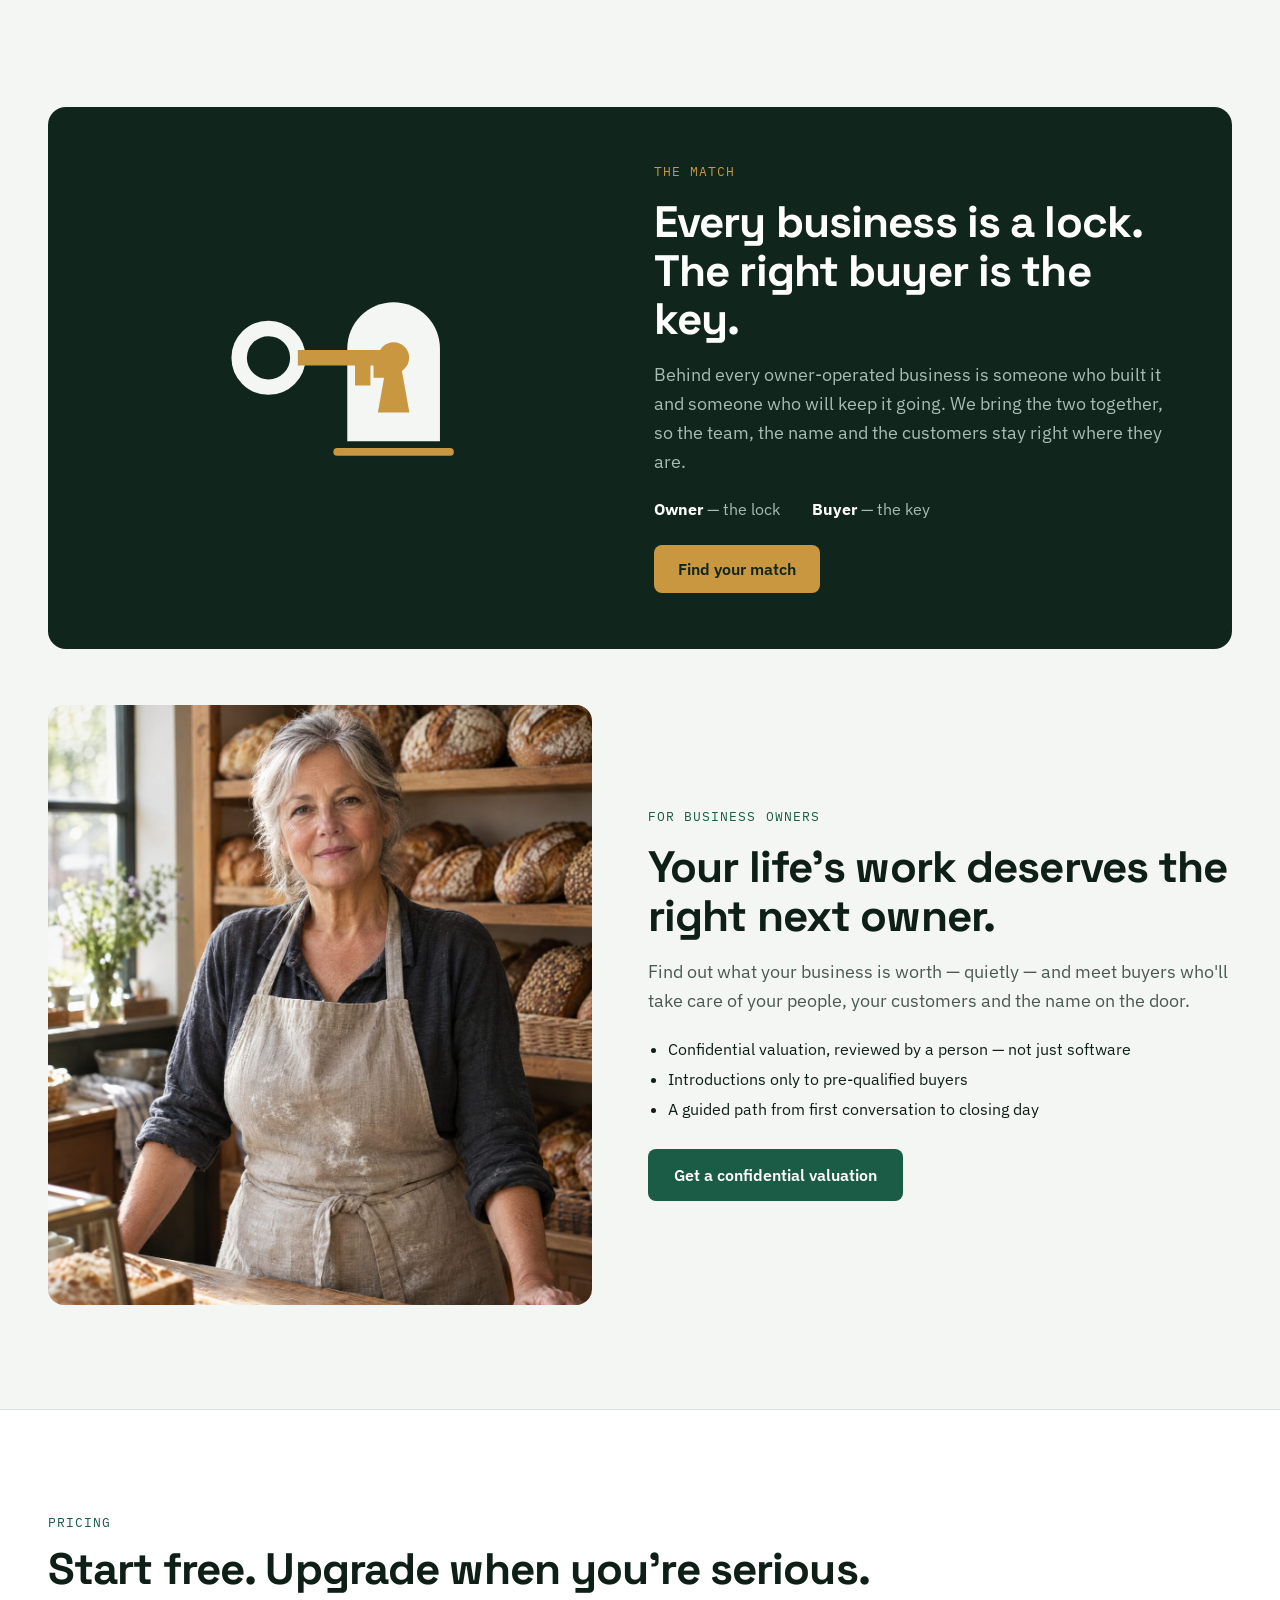
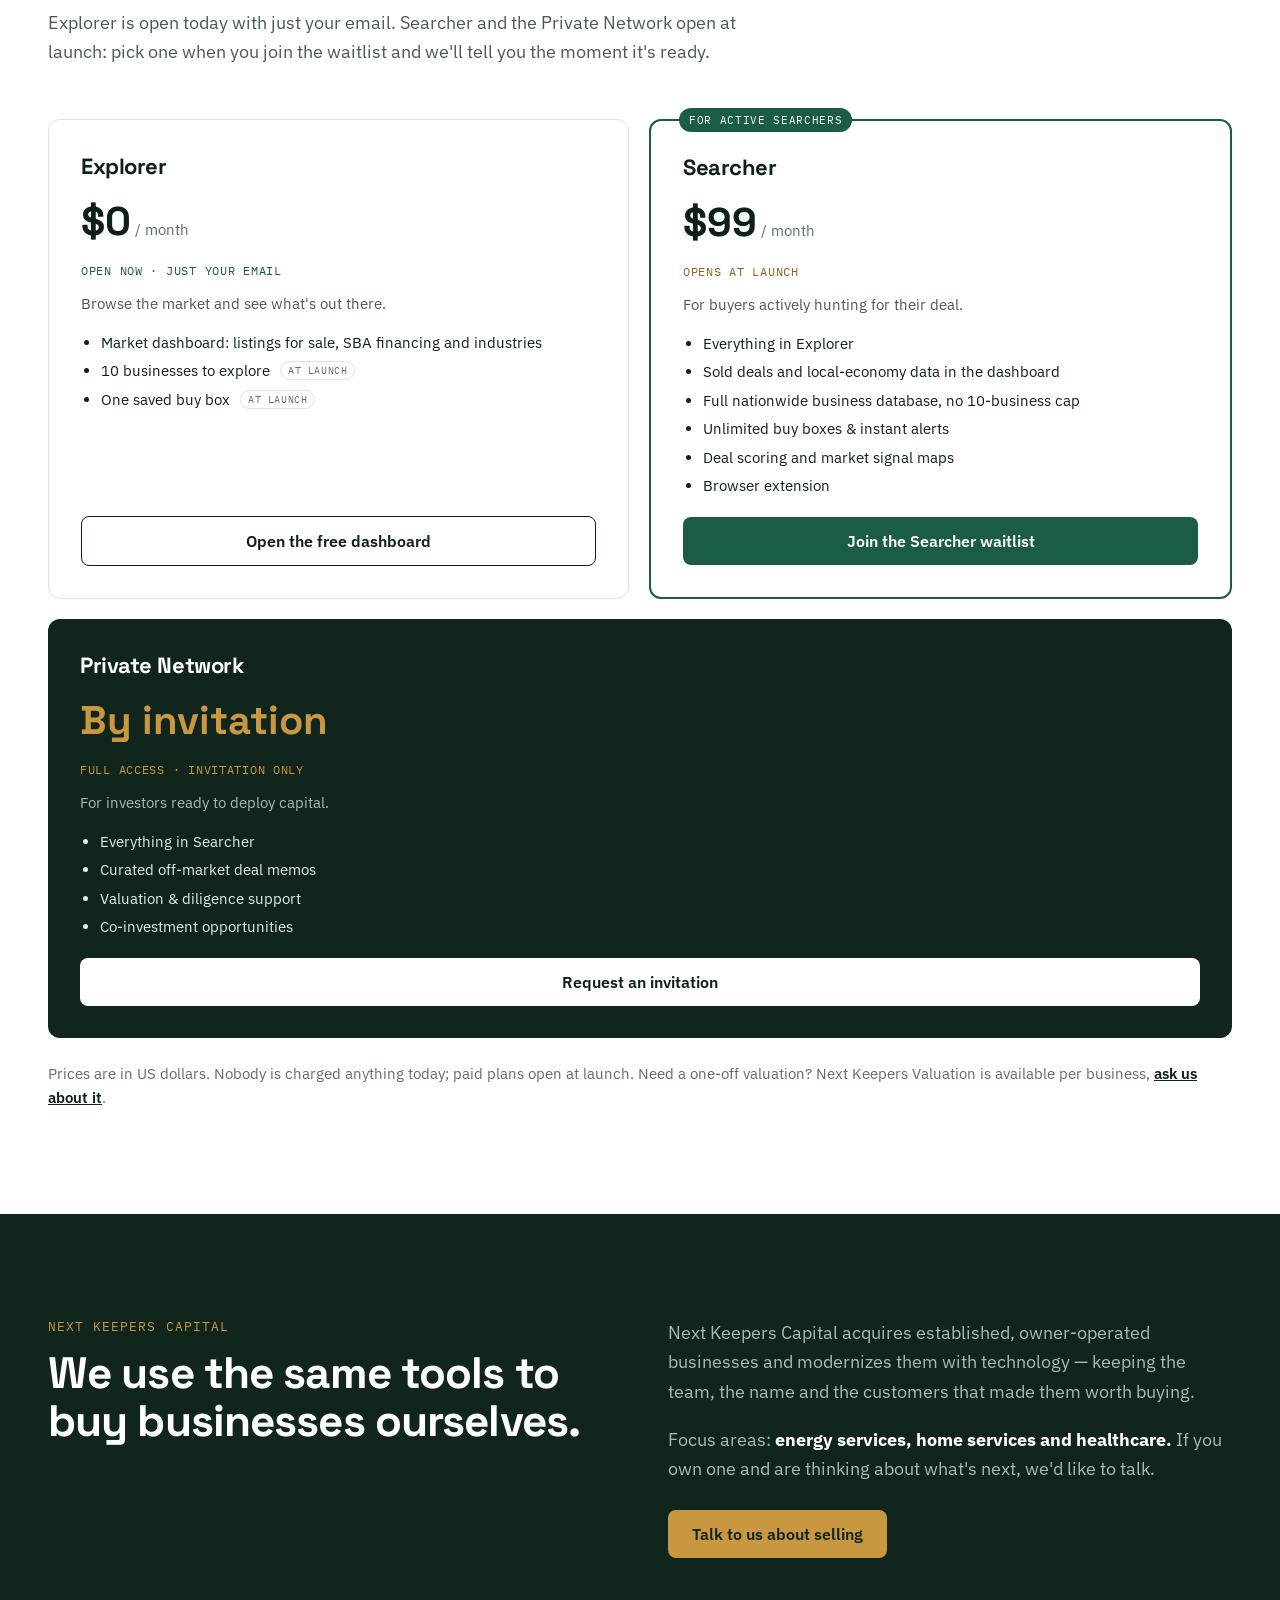
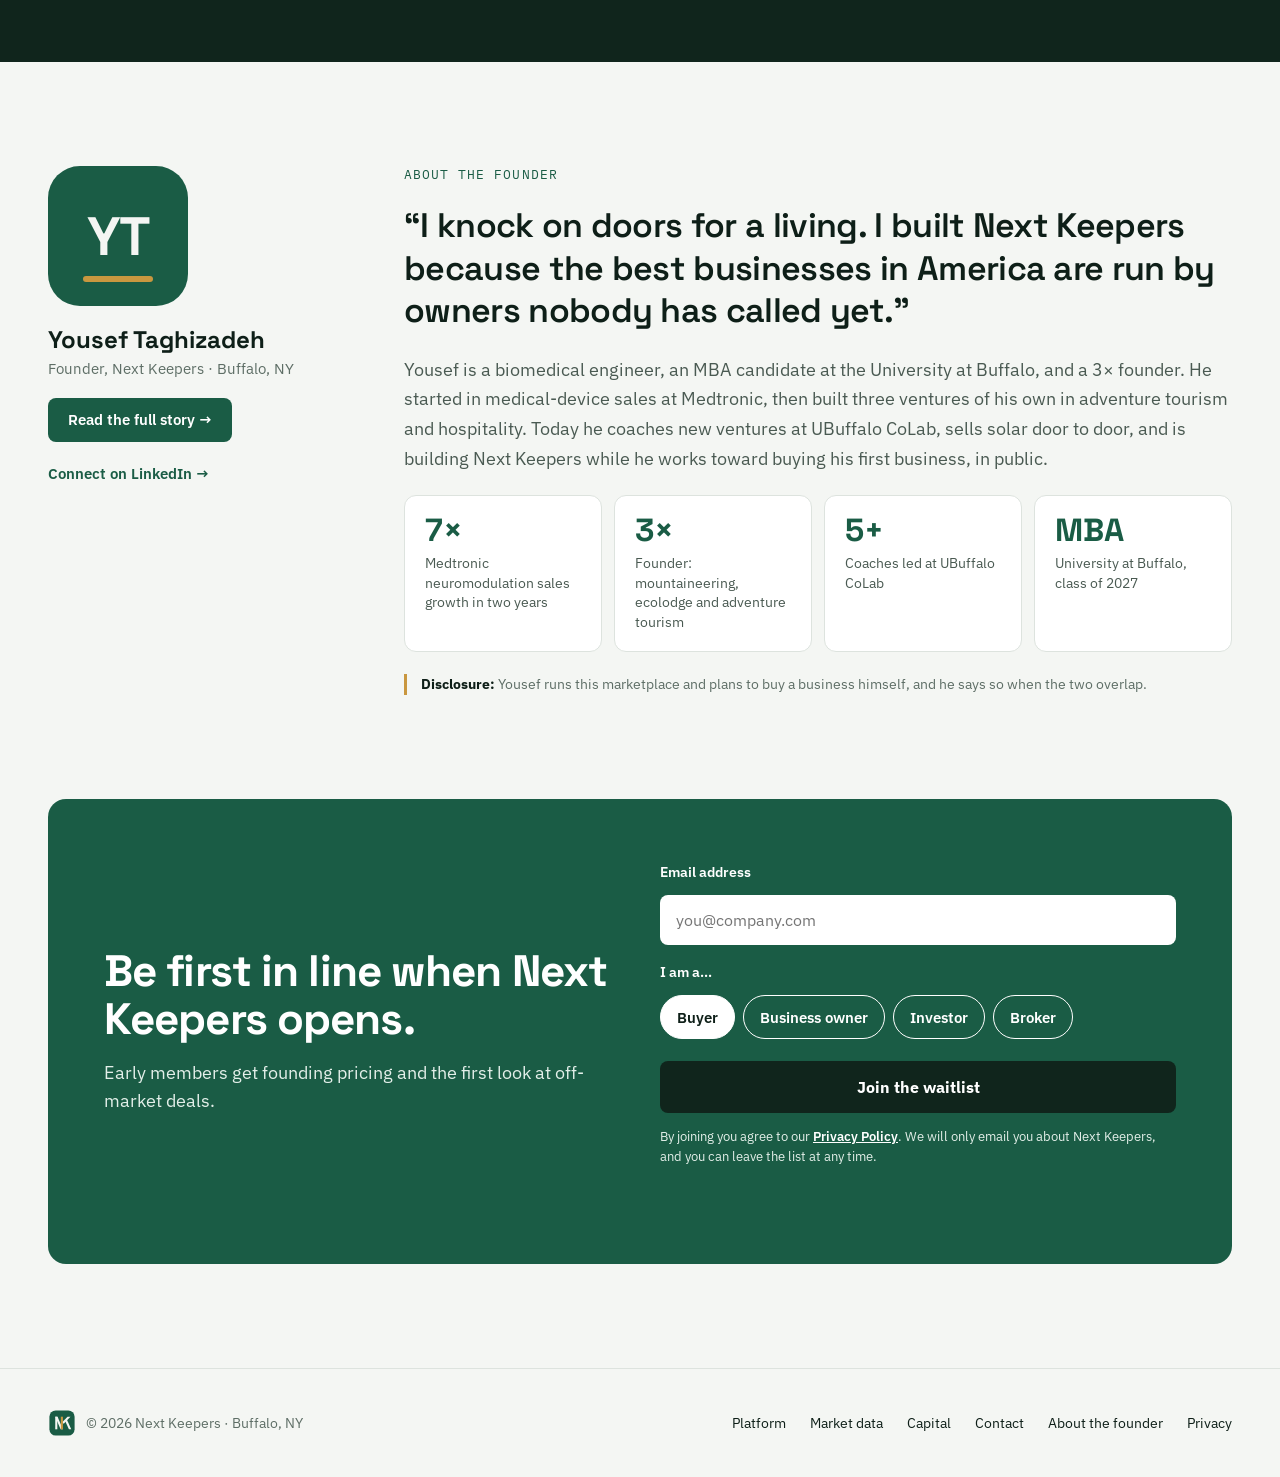
==== commit 39b4cf62: "Founder section, dashboard email gate, three-tier pricing - Landing: full "About the founder" sectio" ====
--- a/index.html
+++ b/index.html
@@ -33,6 +33,10 @@
 html{scroll-behavior:smooth;scroll-padding-top:84px}
 @media (prefers-reduced-motion: reduce){html{scroll-behavior:auto}}
 a:focus-visible,button:focus-visible,input:focus-visible{outline:2px solid #C9973F;outline-offset:2px}
+@media (max-width:760px){.founder-q{font-size:26px !important}}
+/* The menu has eight links: tighten it on mid-size screens, and fold it away below 1060px (the button stays) so the page never scrolls sideways */
+@media (max-width:1180px){.navlinks{gap:18px !important;font-size:14px !important}}
+@media (max-width:1060px){.navlinks{display:none !important}}
 .pulse-tile{transition:border-color .15s,transform .15s}
 .pulse-tile:hover,.pulse-tile:focus-visible{border-color:#1A5C45 !important;transform:translateY(-2px)}
 @media (prefers-reduced-motion: reduce){.pulse-tile{transition:none}.pulse-tile:hover{transform:none}}
@@ -65,6 +69,7 @@
         <a href="#sellers" style="text-decoration: none">Owners</a>
         <a href="#pricing" style="text-decoration: none">Pricing</a>
         <a href="#capital" style="text-decoration: none">Capital</a>
+        <a href="#founder" style="text-decoration: none">Founder</a>
       </nav>
       <a href="#join" style="background: #1A5C45; color: #FFFFFF; text-decoration: none; font-weight: 600; font-size: 15px; padding: 12px 20px; border-radius: 8px; min-height: 44px; box-sizing: border-box; display: inline-flex; align-items: center">Get early access</a>
     </div>
@@ -81,7 +86,7 @@
           <a href="#join" style="background: #1A5C45; color: #FFFFFF; text-decoration: none; font-weight: 600; font-size: 16px; padding: 16px 26px; border-radius: 8px; min-height: 52px; box-sizing: border-box; display: inline-flex; align-items: center">Join the waitlist</a>
           <a href="#how" style="background: transparent; color: #0E1F18; text-decoration: none; font-weight: 600; font-size: 16px; padding: 16px 26px; border-radius: 8px; border: 1.5px solid #0E1F18; min-height: 52px; box-sizing: border-box; display: inline-flex; align-items: center">See how it works</a>
         </div>
-        <p style="margin: 28px 0 0; font-size: 14px; color: #5E6E66">Selling a business? <a href="#sellers" style="font-weight: 600">Get a confidential valuation →</a> &nbsp;·&nbsp; <a href="dashboard/" style="font-weight: 600">Explore the live market data →</a></p>
+        <p style="margin: 28px 0 0; font-size: 14px; color: #5E6E66">Selling a business? <a href="#sellers" style="font-weight: 600">Get a confidential valuation →</a> &nbsp;·&nbsp; <a href="dashboard/" style="font-weight: 600">Open the free market dashboard →</a></p>
       </div>
 
       <!-- Hero photo + deal card -->
@@ -186,8 +191,8 @@
         </a>
       </div>
       <div style="display: flex; flex-wrap: wrap; gap: 16px; align-items: center; margin-top: 32px">
-        <a href="dashboard/" style="background: #1A5C45; color: #FFFFFF; text-decoration: none; font-weight: 600; font-size: 16px; padding: 16px 26px; border-radius: 8px; min-height: 52px; box-sizing: border-box; display: inline-flex; align-items: center">Open the market dashboard</a>
-        <span style="font-size: 15px; color: #5E6E66">Listings, sold deals, SBA financing, industries and local economy.</span>
+        <a href="dashboard/" style="background: #1A5C45; color: #FFFFFF; text-decoration: none; font-weight: 600; font-size: 16px; padding: 16px 26px; border-radius: 8px; min-height: 52px; box-sizing: border-box; display: inline-flex; align-items: center">Open the free market dashboard</a>
+        <span style="font-size: 15px; color: #5E6E66">Free with your email: listings, SBA financing and industries. <a href="#pricing" style="font-weight: 600">Sold deals and local economy are in Searcher.</a></span>
       </div>
     </div>
   </section>
@@ -587,34 +592,47 @@
     <div style="max-width: 1200px; margin: 0 auto">
       <p class="mono" style="margin: 0 0 14px; font-size: 13px; letter-spacing: 0.08em; text-transform: uppercase; color: #1A5C45">Pricing</p>
       <h2 class="sec-h" style="margin: 0; font-size: 44px; line-height: 1.1; font-weight: 700">Start free. Upgrade when you're serious.</h2>
+      <p style="margin: 16px 0 0; font-size: 18px; line-height: 1.6; color: #4A5A52; max-width: 720px">Explorer is open today with just your email. Searcher and the Private Network open at launch: pick one when you join the waitlist and we'll tell you the moment it's ready.</p>
+
       <div style="display: flex; flex-wrap: wrap; gap: 20px; margin-top: 52px; align-items: stretch">
+
+        <!-- Explorer -->
         <div style="flex: 1 1 320px; border: 1px solid #DDE3DE; border-radius: 12px; padding: 32px; display: flex; flex-direction: column; gap: 16px">
           <h3 style="margin: 0; font-size: 22px">Explorer</h3>
-          <p style="margin: 0"><span style="font-family: 'Space Grotesk', sans-serif; font-size: 40px; font-weight: 700">$0</span></p>
+          <p style="margin: 0"><span style="font-family: 'Space Grotesk', sans-serif; font-size: 40px; font-weight: 700">$0</span><span style="font-size: 15px; color: #5E6E66"> / month</span></p>
+          <p class="mono" style="margin: 0; font-size: 12px; letter-spacing: 0.06em; text-transform: uppercase; color: #1A5C45">Open now &middot; just your email</p>
           <p style="margin: 0; font-size: 15px; color: #4A5A52">Browse the market and see what's out there.</p>
           <ul style="margin: 0; padding-left: 20px; font-size: 15px; line-height: 1.9; flex: 1">
-            <li>Limited listing search</li>
-            <li>One saved buy box</li>
-            <li>Weekly market snapshot</li>
+            <li>Market dashboard: listings for sale, SBA financing and industries</li>
+            <li>10 businesses to explore <span class="mono" style="font-size: 10px; letter-spacing: 0.06em; color: #5E6E66; border: 1px solid #DDE3DE; border-radius: 999px; padding: 2px 7px; margin-left: 6px; white-space: nowrap; vertical-align: 2px">AT LAUNCH</span></li>
+            <li>One saved buy box <span class="mono" style="font-size: 10px; letter-spacing: 0.06em; color: #5E6E66; border: 1px solid #DDE3DE; border-radius: 999px; padding: 2px 7px; margin-left: 6px; white-space: nowrap; vertical-align: 2px">AT LAUNCH</span></li>
           </ul>
-          <a href="#join" style="text-align: center; font-weight: 600; text-decoration: none; border: 1.5px solid #0E1F18; border-radius: 8px; padding: 14px; min-height: 48px; box-sizing: border-box">Join free</a>
-        </div>
+          <a href="dashboard/" data-plan-link="explorer" style="text-align: center; font-weight: 600; text-decoration: none; border: 1.5px solid #0E1F18; border-radius: 8px; padding: 14px; min-height: 48px; box-sizing: border-box">Open the free dashboard</a>
+        </div>
+
+        <!-- Searcher -->
         <div style="flex: 1 1 320px; border: 2px solid #1A5C45; border-radius: 12px; padding: 32px; display: flex; flex-direction: column; gap: 16px; position: relative">
-          <span class="mono" style="position: absolute; top: -13px; left: 28px; background: #1A5C45; color: #FFFFFF; font-size: 11px; letter-spacing: 0.06em; padding: 5px 10px; border-radius: 999px">MOST POPULAR</span>
+          <span class="mono" style="position: absolute; top: -13px; left: 28px; background: #1A5C45; color: #FFFFFF; font-size: 11px; letter-spacing: 0.06em; padding: 5px 10px; border-radius: 999px">FOR ACTIVE SEARCHERS</span>
           <h3 style="margin: 0; font-size: 22px">Searcher</h3>
-          <p style="margin: 0"><span style="font-family: 'Space Grotesk', sans-serif; font-size: 40px; font-weight: 700">[YOUR PRICE]</span><span style="font-size: 15px; color: #5E6E66"> / month</span></p>
+          <p style="margin: 0"><span style="font-family: 'Space Grotesk', sans-serif; font-size: 40px; font-weight: 700">$99</span><span style="font-size: 15px; color: #5E6E66"> / month</span></p>
+          <p class="mono" style="margin: 0; font-size: 12px; letter-spacing: 0.06em; text-transform: uppercase; color: #8A6420">Opens at launch</p>
           <p style="margin: 0; font-size: 15px; color: #4A5A52">For buyers actively hunting for their deal.</p>
           <ul style="margin: 0; padding-left: 20px; font-size: 15px; line-height: 1.9; flex: 1">
-            <li>Full nationwide database</li>
+            <li>Everything in Explorer</li>
+            <li>Sold deals and local-economy data in the dashboard</li>
+            <li>Full nationwide business database, no 10-business cap</li>
             <li>Unlimited buy boxes &amp; instant alerts</li>
             <li>Deal scoring and market signal maps</li>
             <li>Browser extension</li>
           </ul>
-          <a href="#join" style="text-align: center; font-weight: 600; text-decoration: none; background: #1A5C45; color: #FFFFFF; border-radius: 8px; padding: 14px; min-height: 48px; box-sizing: border-box">Get early access</a>
-        </div>
+          <a href="#join" data-plan-link="searcher" style="text-align: center; font-weight: 600; text-decoration: none; background: #1A5C45; color: #FFFFFF; border-radius: 8px; padding: 14px; min-height: 48px; box-sizing: border-box">Join the Searcher waitlist</a>
+        </div>
+
+        <!-- Private Network -->
         <div style="flex: 1 1 320px; border-radius: 12px; padding: 32px; display: flex; flex-direction: column; gap: 16px; background: #10251C; color: #E6EDE9">
           <h3 style="margin: 0; font-size: 22px; color: #FFFFFF">Private Network</h3>
           <p style="margin: 0"><span style="font-family: 'Space Grotesk', sans-serif; font-size: 40px; font-weight: 700; color: #C9973F">By invitation</span></p>
+          <p class="mono" style="margin: 0; font-size: 12px; letter-spacing: 0.06em; text-transform: uppercase; color: #C9973F">Full access &middot; invitation only</p>
           <p style="margin: 0; font-size: 15px; color: #A9BCB2">For investors ready to deploy capital.</p>
           <ul style="margin: 0; padding-left: 20px; font-size: 15px; line-height: 1.9; flex: 1; color: #E6EDE9">
             <li>Everything in Searcher</li>
@@ -622,10 +640,11 @@
             <li>Valuation &amp; diligence support</li>
             <li>Co-investment opportunities</li>
           </ul>
-          <a href="#join" style="text-align: center; font-weight: 600; text-decoration: none; background: #FFFFFF; color: #0E1F18; border-radius: 8px; padding: 14px; min-height: 48px; box-sizing: border-box">Request an invite</a>
-        </div>
-      </div>
-      <p style="margin: 24px 0 0; font-size: 15px; color: #5E6E66">Need a one-off valuation? Next Keepers Valuation is available per business — <a href="#join" style="font-weight: 600">[YOUR PRICE]</a>.</p>
+          <a href="#join" data-plan-link="private" style="text-align: center; font-weight: 600; text-decoration: none; background: #FFFFFF; color: #0E1F18; border-radius: 8px; padding: 14px; min-height: 48px; box-sizing: border-box">Request an invitation</a>
+        </div>
+      </div>
+
+      <p style="margin: 24px 0 0; font-size: 15px; line-height: 1.6; color: #5E6E66">Prices are in US dollars. Nobody is charged anything today; paid plans open at launch. Need a one-off valuation? Next Keepers Valuation is available per business, <a href="#join" style="font-weight: 600">ask us about it</a>.</p>
     </div>
   </section>
 
@@ -647,13 +666,44 @@
   </section>
 
   <!-- FOUNDER -->
-  <section class="pad" style="padding: 96px 48px">
-    <div style="max-width: 880px; margin: 0 auto; display: flex; flex-wrap: wrap; gap: 32px; align-items: center">
-      <!-- Monogram stands in for a headshot. To use a photo: put it in assets/img/ and replace this div with <img src="assets/img/yousef.jpg" alt="Yousef Taghizadeh" width="120" height="120" style="border-radius: 28px; object-fit: cover; flex: none"> -->
-      <div aria-hidden="true" style="width: 120px; height: 120px; flex: none; border-radius: 28px; background: #1A5C45; position: relative; display: flex; align-items: center; justify-content: center; color: #F4F6F3; font-family: 'Space Grotesk', sans-serif; font-weight: 700; font-size: 46px; letter-spacing: -0.03em">YT<span style="position: absolute; left: 30px; right: 30px; bottom: 20px; height: 5px; border-radius: 3px; background: #C9973F"></span></div>
-      <div style="flex: 1 1 520px; min-width: 0; display: flex; flex-direction: column; gap: 14px">
-        <p style="margin: 0; font-family: 'Space Grotesk', sans-serif; font-size: 26px; line-height: 1.35; font-weight: 500">"I knock on doors for a living. I built Next Keepers because the best businesses in America are run by owners nobody has called yet."</p>
-        <p style="margin: 0; font-size: 15px; color: #5E6E66"><strong style="color: #0E1F18">Yousef Taghizadeh</strong> · Founder, Next Keepers · <a href="yousef/" style="color: #1A5C45; font-weight: 600; text-decoration: none">About Yousef &rarr;</a></p>
+  <section id="founder" class="pad" style="padding: 104px 48px">
+    <div style="max-width: 1200px; margin: 0 auto; display: flex; flex-wrap: wrap; gap: 56px; align-items: flex-start">
+      <div style="flex: 0 1 300px; min-width: 240px; display: flex; flex-direction: column; gap: 20px">
+        <!-- Monogram stands in for a headshot. To use a photo: put it in assets/img/ and replace this div with <img src="assets/img/yousef.jpg" alt="Yousef Taghizadeh" width="140" height="140" style="border-radius: 32px; object-fit: cover; flex: none"> -->
+        <div aria-hidden="true" style="width: 140px; height: 140px; flex: none; border-radius: 32px; background: #1A5C45; position: relative; display: flex; align-items: center; justify-content: center; color: #F4F6F3; font-family: 'Space Grotesk', sans-serif; font-weight: 700; font-size: 54px; letter-spacing: -0.03em">YT<span style="position: absolute; left: 35px; right: 35px; bottom: 24px; height: 6px; border-radius: 3px; background: #C9973F"></span></div>
+        <div>
+          <p style="margin: 0; font-family: 'Space Grotesk', sans-serif; font-size: 24px; font-weight: 700; line-height: 1.2">Yousef Taghizadeh</p>
+          <p style="margin: 4px 0 0; font-size: 15px; color: #5E6E66">Founder, Next Keepers · Buffalo, NY</p>
+        </div>
+        <div style="display: flex; flex-direction: column; gap: 10px; align-items: flex-start">
+          <a href="yousef/" style="background: #1A5C45; color: #FFFFFF; text-decoration: none; font-weight: 600; font-size: 15px; padding: 12px 20px; border-radius: 8px; min-height: 44px; box-sizing: border-box; display: inline-flex; align-items: center">Read the full story &rarr;</a>
+          <a href="https://www.linkedin.com/in/yousef-taghizadeh" target="_blank" rel="noopener" style="font-weight: 600; font-size: 15px; color: #1A5C45; text-decoration: none; min-height: 44px; display: inline-flex; align-items: center">Connect on LinkedIn &rarr;</a>
+        </div>
+      </div>
+
+      <div style="flex: 1 1 520px; min-width: 0; display: flex; flex-direction: column; gap: 22px">
+        <p class="mono" style="margin: 0; font-size: 13px; letter-spacing: 0.08em; text-transform: uppercase; color: #1A5C45">About the founder</p>
+        <p class="founder-q" style="margin: 0; font-family: 'Space Grotesk', sans-serif; font-size: 34px; line-height: 1.25; font-weight: 600; letter-spacing: -0.02em">&ldquo;I knock on doors for a living. I built Next Keepers because the best businesses in America are run by owners nobody has called yet.&rdquo;</p>
+        <p style="margin: 0; font-size: 18px; line-height: 1.65; color: #4A5A52">Yousef is a biomedical engineer, an MBA candidate at the University at Buffalo, and a 3&times; founder. He started in medical-device sales at Medtronic, then built three ventures of his own in adventure tourism and hospitality. Today he coaches new ventures at UBuffalo CoLab, sells solar door to door, and is building Next Keepers while he works toward buying his first business, in public.</p>
+        <div style="display: grid; grid-template-columns: repeat(auto-fit, minmax(160px, 1fr)); gap: 12px">
+          <div style="background: #FFFFFF; border: 1px solid #DDE3DE; border-radius: 12px; padding: 18px 20px">
+            <div style="font-family: 'Space Grotesk', sans-serif; font-size: 32px; font-weight: 700; color: #1A5C45; line-height: 1">7&times;</div>
+            <div style="margin-top: 8px; font-size: 14px; line-height: 1.4; color: #4A5A52">Medtronic neuromodulation sales growth in two years</div>
+          </div>
+          <div style="background: #FFFFFF; border: 1px solid #DDE3DE; border-radius: 12px; padding: 18px 20px">
+            <div style="font-family: 'Space Grotesk', sans-serif; font-size: 32px; font-weight: 700; color: #1A5C45; line-height: 1">3&times;</div>
+            <div style="margin-top: 8px; font-size: 14px; line-height: 1.4; color: #4A5A52">Founder: mountaineering, ecolodge and adventure tourism</div>
+          </div>
+          <div style="background: #FFFFFF; border: 1px solid #DDE3DE; border-radius: 12px; padding: 18px 20px">
+            <div style="font-family: 'Space Grotesk', sans-serif; font-size: 32px; font-weight: 700; color: #1A5C45; line-height: 1">5+</div>
+            <div style="margin-top: 8px; font-size: 14px; line-height: 1.4; color: #4A5A52">Coaches led at UBuffalo CoLab</div>
+          </div>
+          <div style="background: #FFFFFF; border: 1px solid #DDE3DE; border-radius: 12px; padding: 18px 20px">
+            <div style="font-family: 'Space Grotesk', sans-serif; font-size: 32px; font-weight: 700; color: #1A5C45; line-height: 1">MBA</div>
+            <div style="margin-top: 8px; font-size: 14px; line-height: 1.4; color: #4A5A52">University at Buffalo, class of 2027</div>
+          </div>
+        </div>
+        <p style="margin: 0; font-size: 14px; line-height: 1.55; color: #5E6E66; border-left: 3px solid #C9973F; padding-left: 14px"><strong style="color: #0E1F18">Disclosure:</strong> Yousef runs this marketplace and plans to buy a business himself, and he says so when the two overlap.</p>
       </div>
     </div>
   </section>
@@ -668,6 +718,12 @@
       <form style="flex: 1 1 420px; min-width: 0; display: flex; flex-direction: column; gap: 14px" id="join-form">
         <div id="join-sent" role="status" hidden style="background: #FFFFFF; color: #0E1F18; border-radius: 10px; padding: 24px; font-size: 17px; font-weight: 500">You're on the list. We'll be in touch soon.</div>
         <div id="join-fields" style="display: contents">
+          <div id="join-plan" hidden>
+            <div style="display: flex; align-items: center; justify-content: space-between; gap: 12px; background: rgba(255,255,255,0.12); border: 1px solid rgba(255,255,255,0.35); border-radius: 10px; padding: 10px 14px; font-size: 14px; line-height: 1.4">
+              <span>Interested in: <strong id="join-plan-label"></strong></span>
+              <button type="button" id="join-plan-clear" style="font: inherit; font-size: 13px; font-weight: 600; color: #FFFFFF; background: transparent; border: 0; text-decoration: underline; cursor: pointer; min-height: 32px; padding: 0 4px">Clear</button>
+            </div>
+          </div>
           <label for="ol-email" style="font-size: 14px; font-weight: 600">Email address</label>
           <input id="ol-email" name="email" type="email" autocomplete="email" required placeholder="you@company.com" style="font: inherit; font-size: 16px; padding: 14px 16px; border-radius: 8px; border: 0; min-height: 50px; box-sizing: border-box; color: #0E1F18">
           <span style="font-size: 14px; font-weight: 600; margin-top: 4px">I am a…</span>
@@ -683,7 +739,7 @@
             
           </div>
           <input type="text" name="company" tabindex="-1" autocomplete="off" aria-hidden="true" style="position: absolute; left: -9999px; opacity: 0; height: 0; width: 0">
-          <button type="submit" style="font: inherit; margin-top: 8px; font-size: 16px; font-weight: 700; padding: 16px; min-height: 52px; border-radius: 8px; border: 0; cursor: pointer; background: #10251C; color: #FFFFFF">Join the waitlist</button>
+          <button type="submit" id="join-submit" style="font: inherit; margin-top: 8px; font-size: 16px; font-weight: 700; padding: 16px; min-height: 52px; border-radius: 8px; border: 0; cursor: pointer; background: #10251C; color: #FFFFFF">Join the waitlist</button>
           <p style="margin: 0; font-size: 13px; line-height: 1.5; color: #E3EFE9">By joining you agree to our <a href="privacy.html" style="color: #FFFFFF; font-weight: 600">Privacy Policy</a>. We will only email you about Next Keepers, and you can leave the list at any time.</p>
           <p id="join-status" role="status" aria-live="polite" style="margin: 0; font-size: 14px; line-height: 1.4; color: #E3EFE9; min-height: 1.4em"></p>
         </div>
